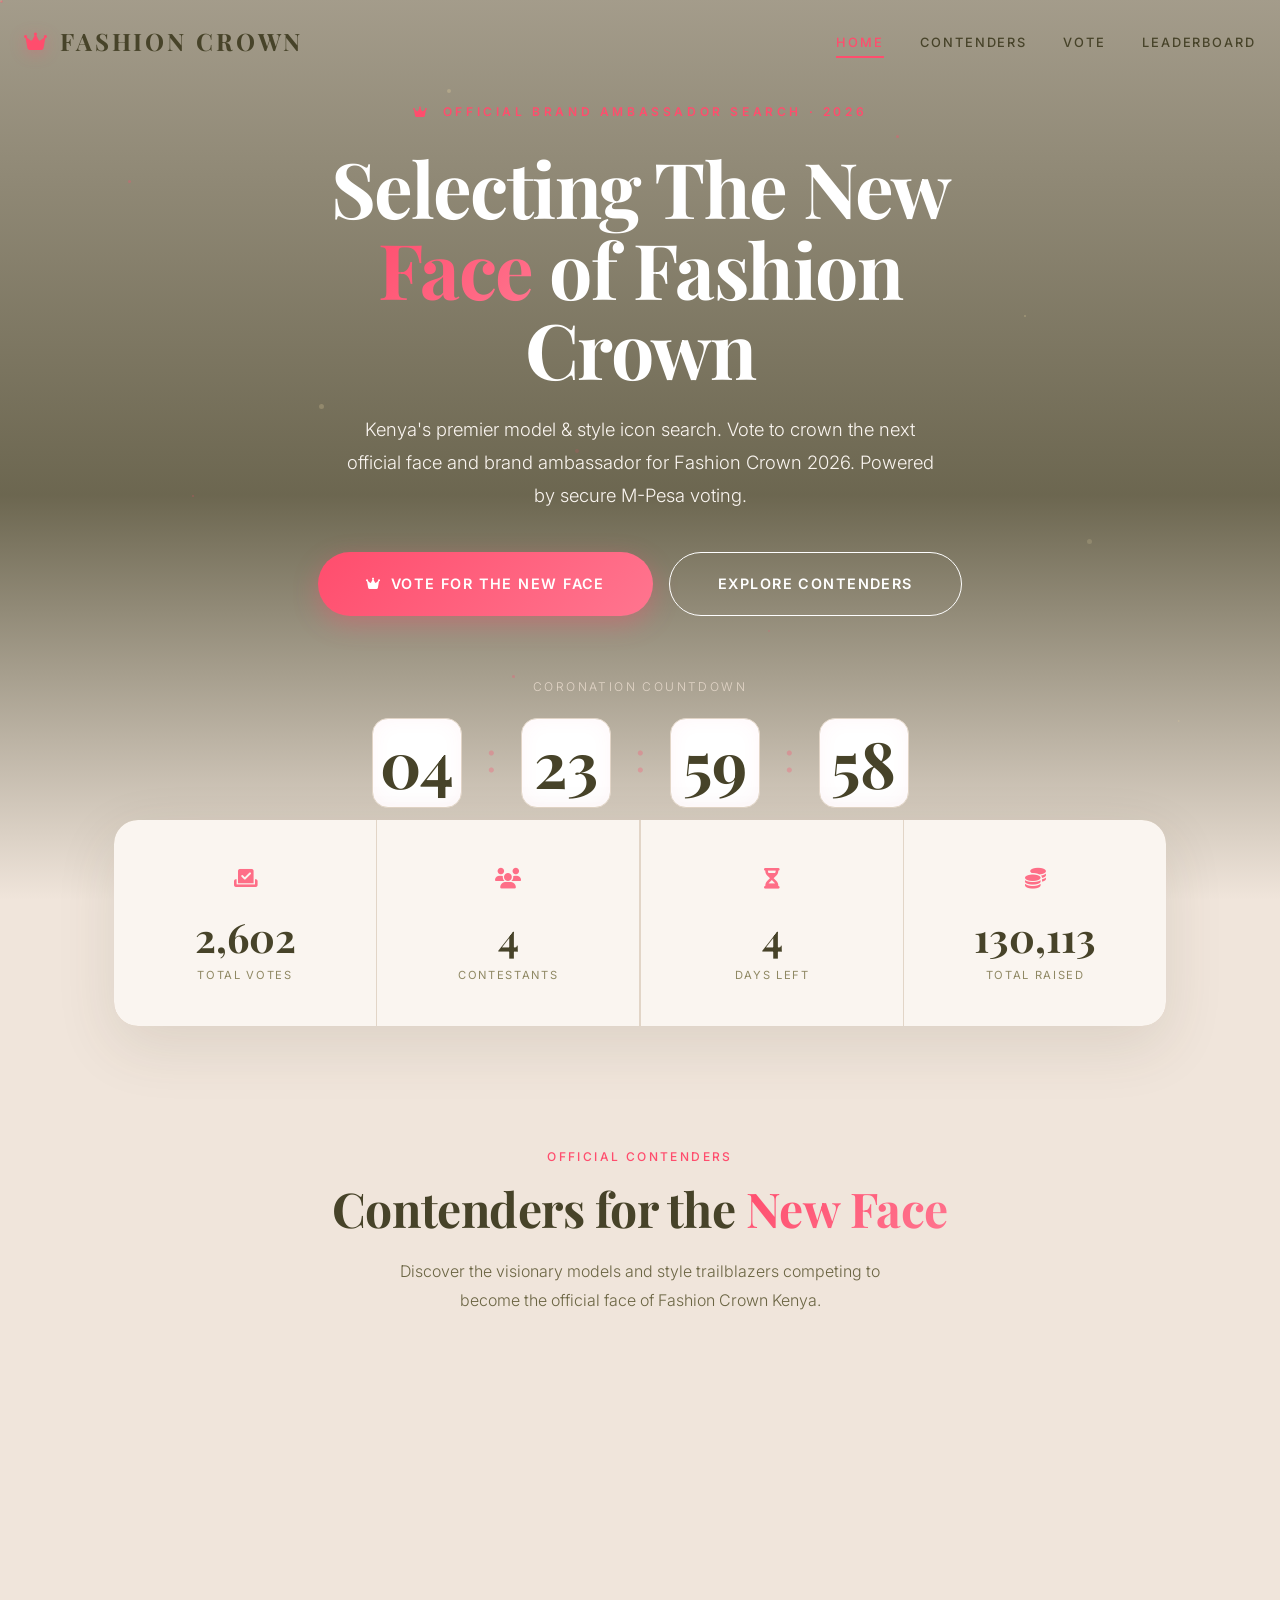
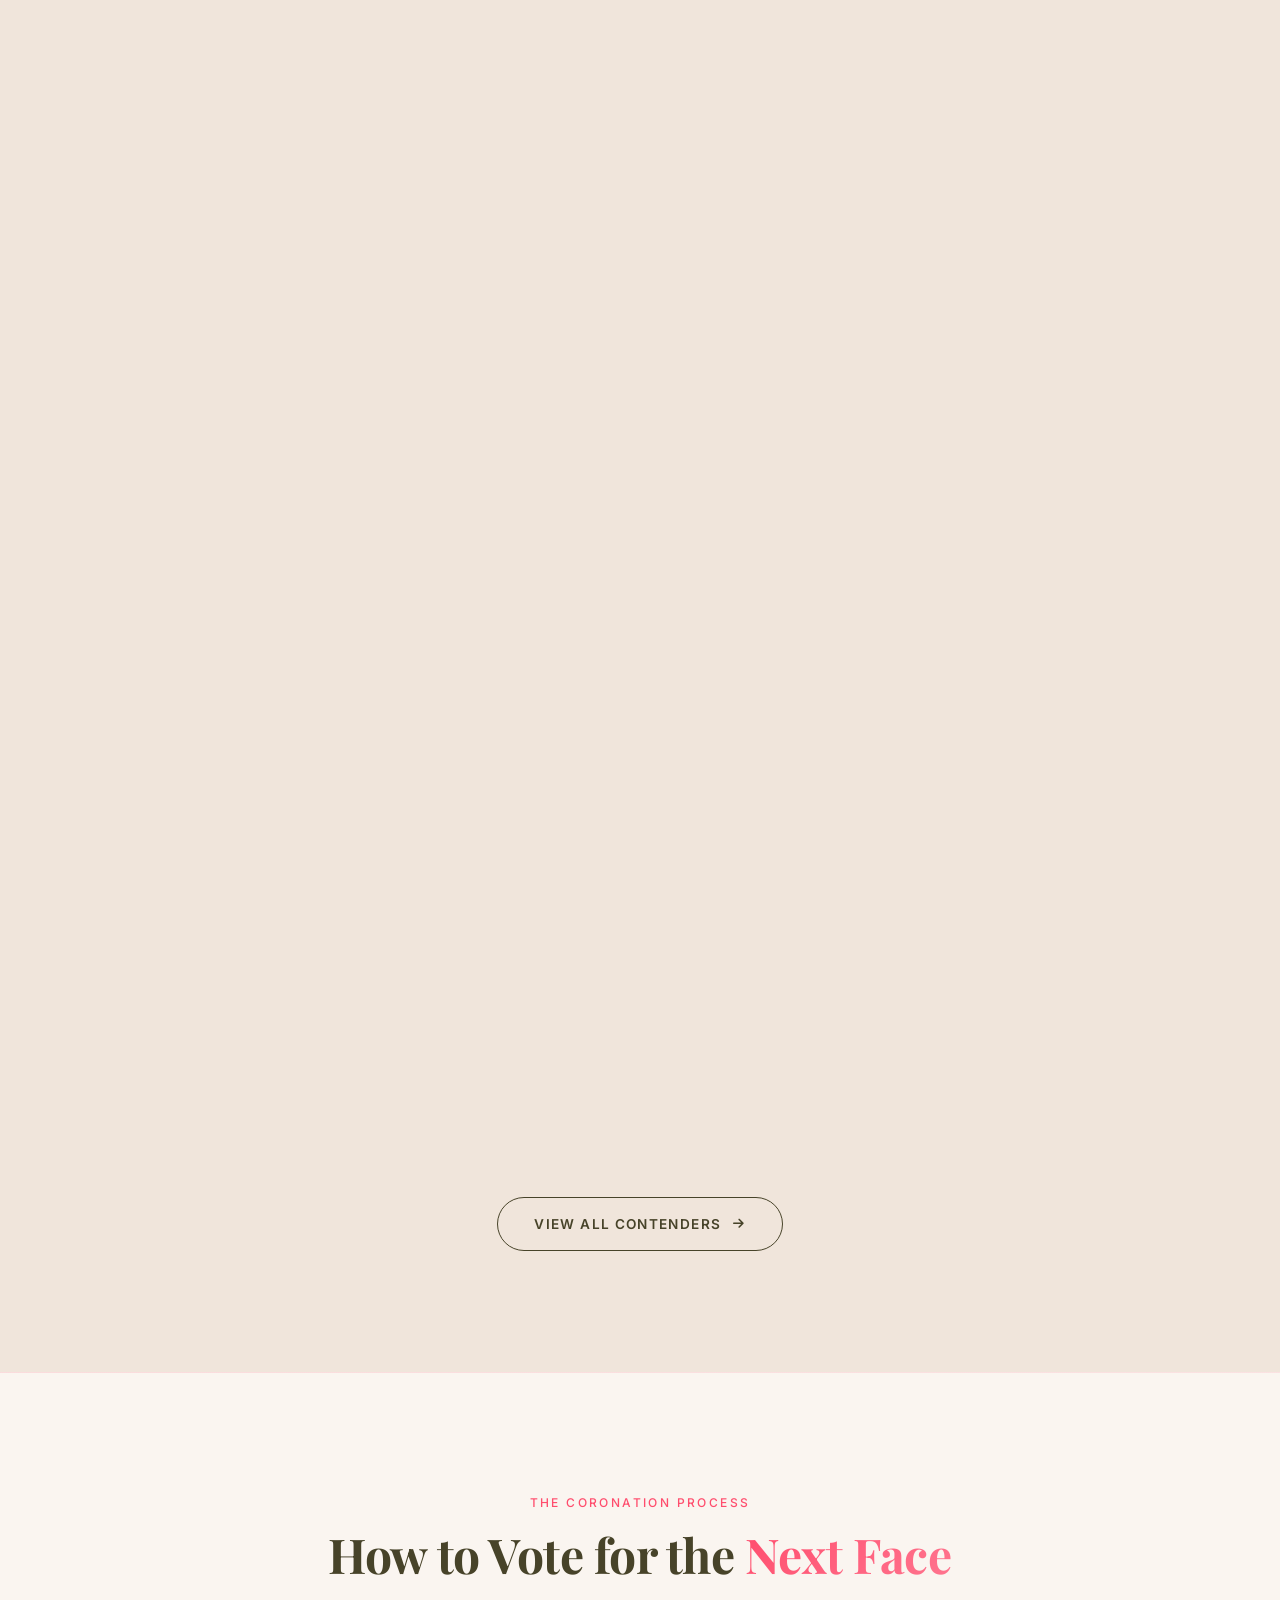
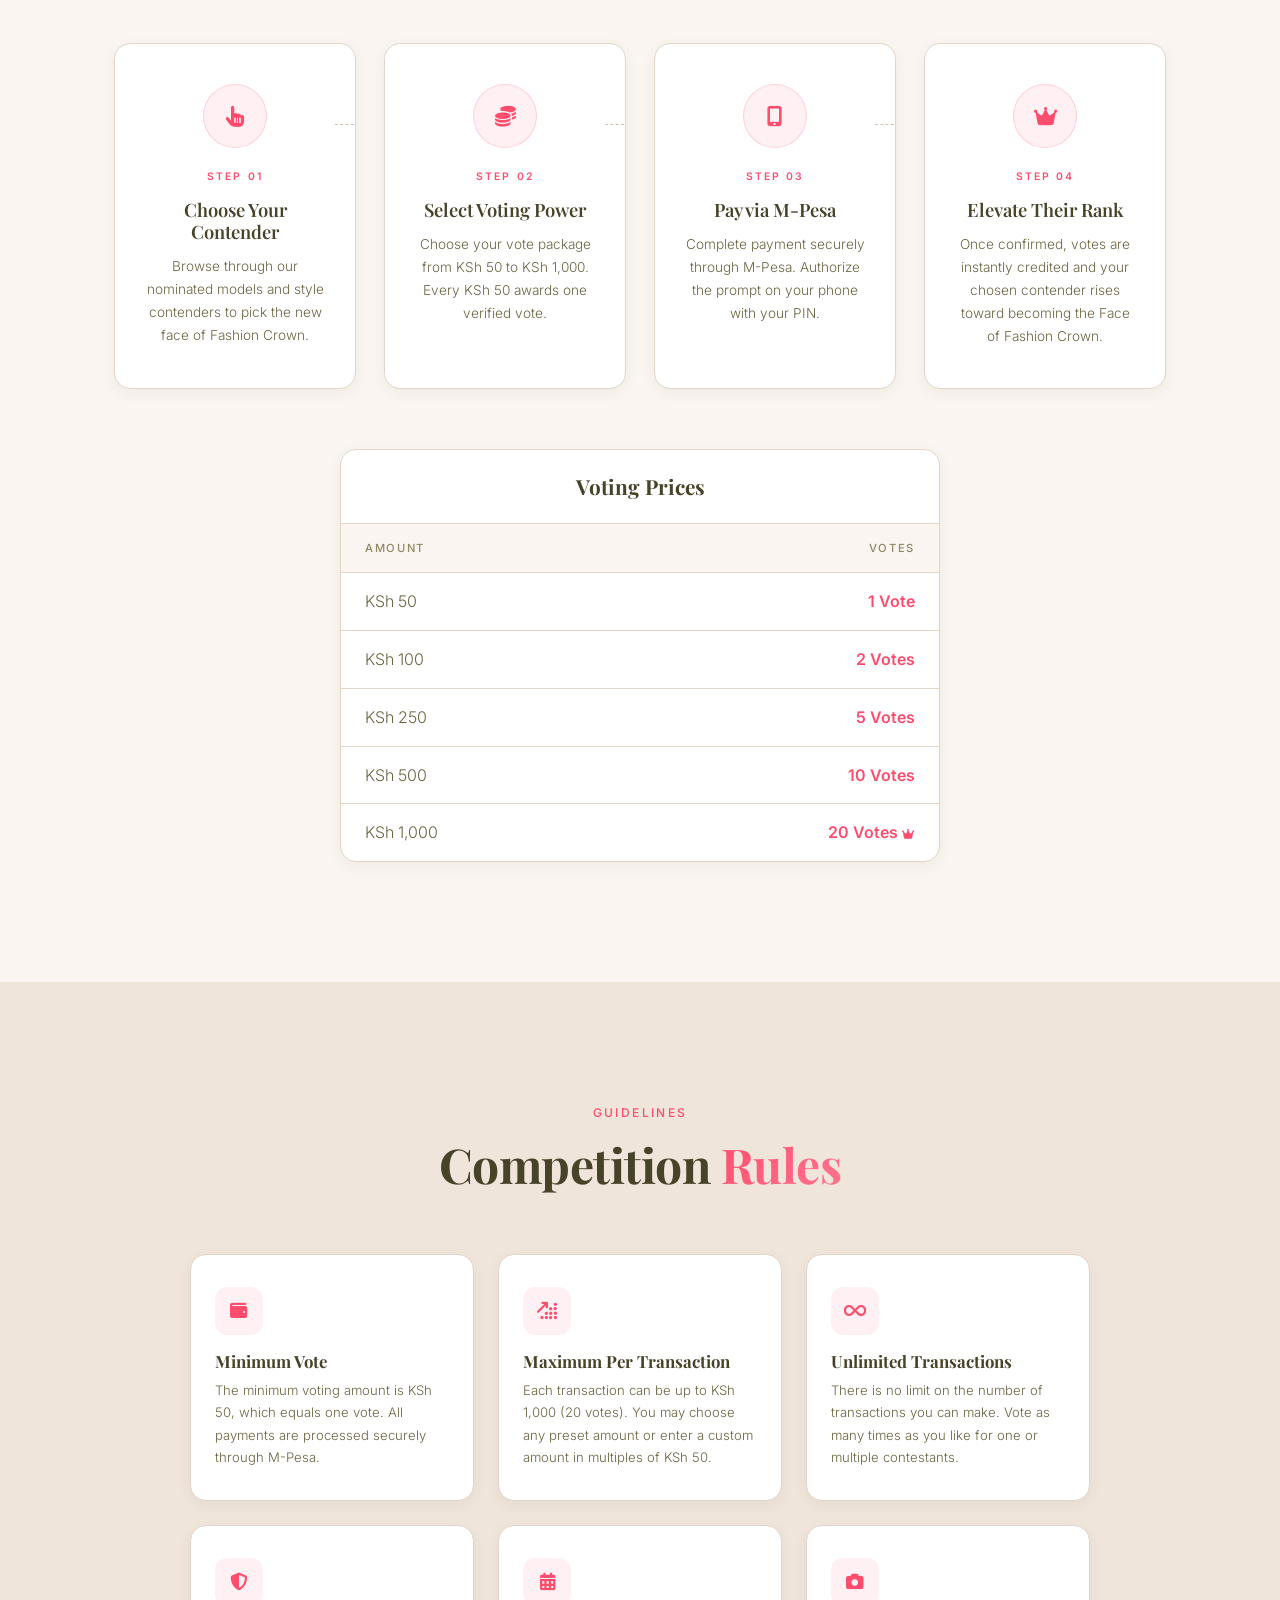
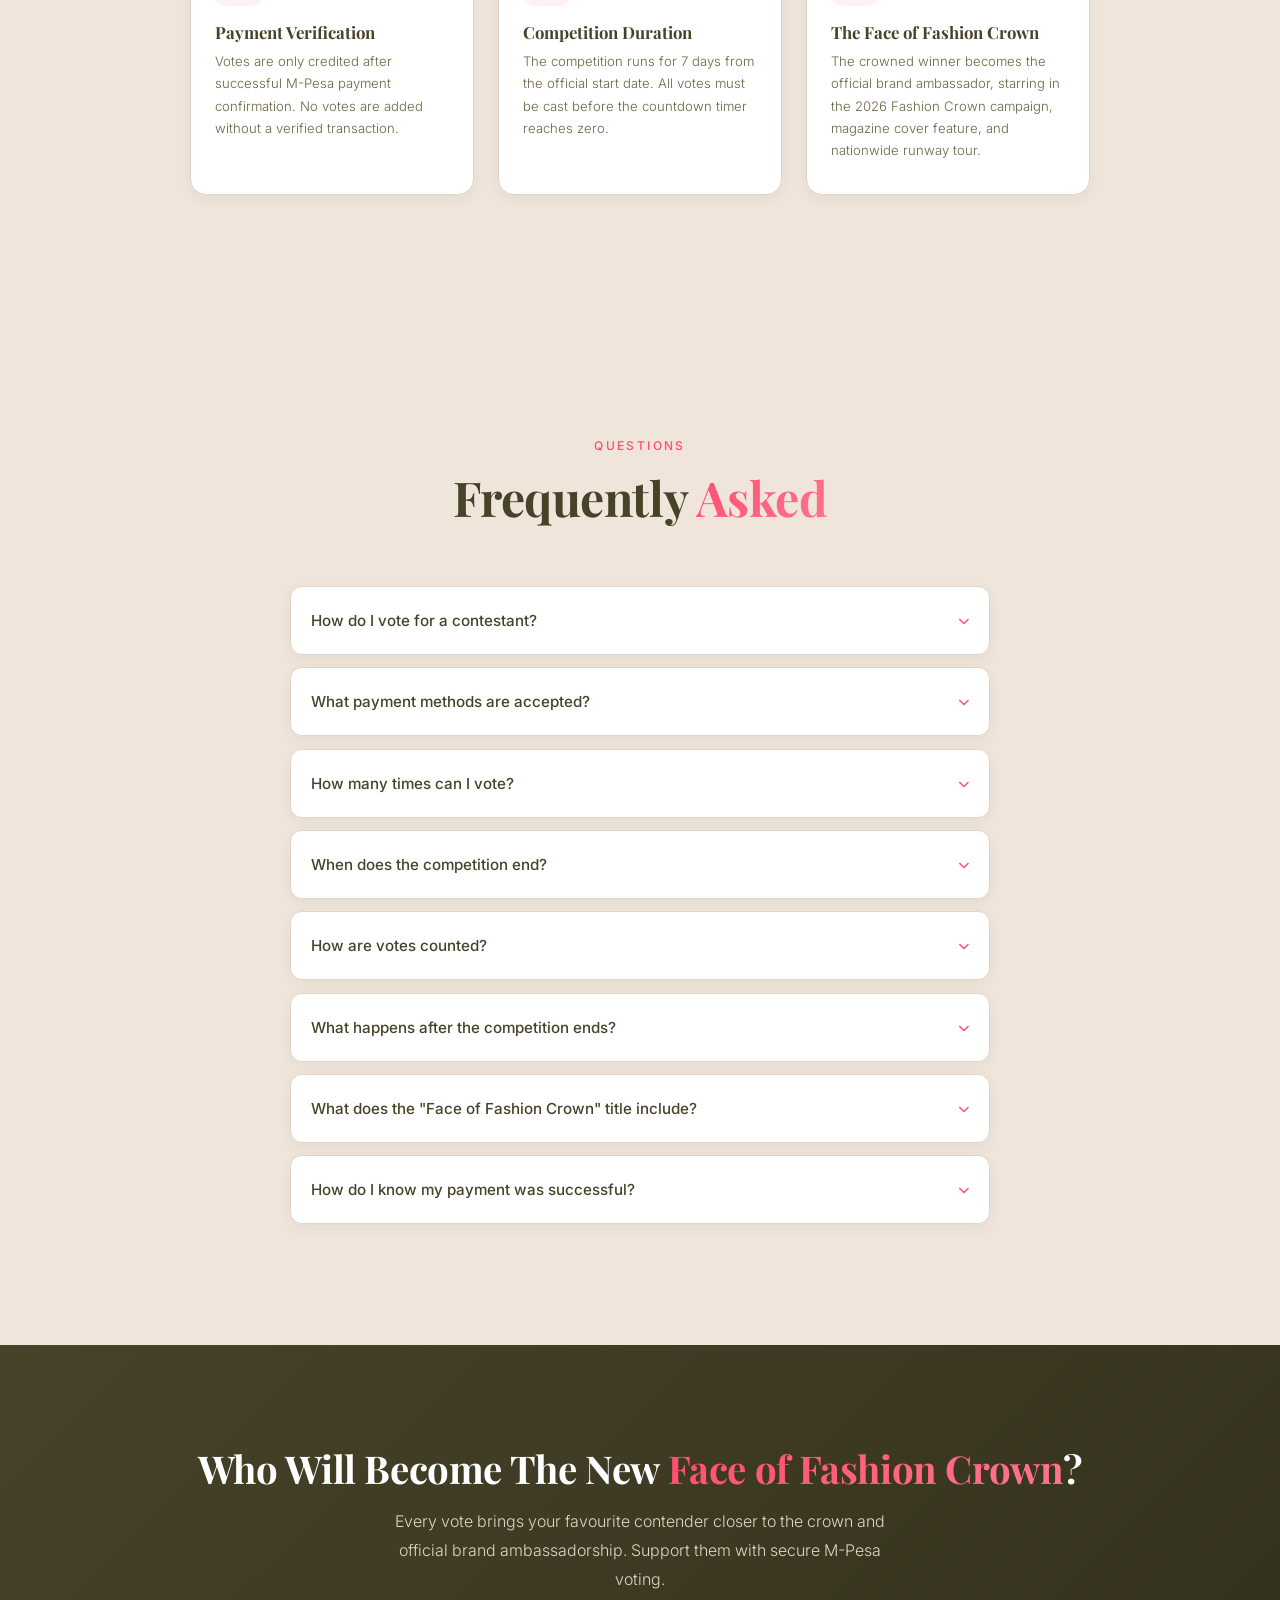
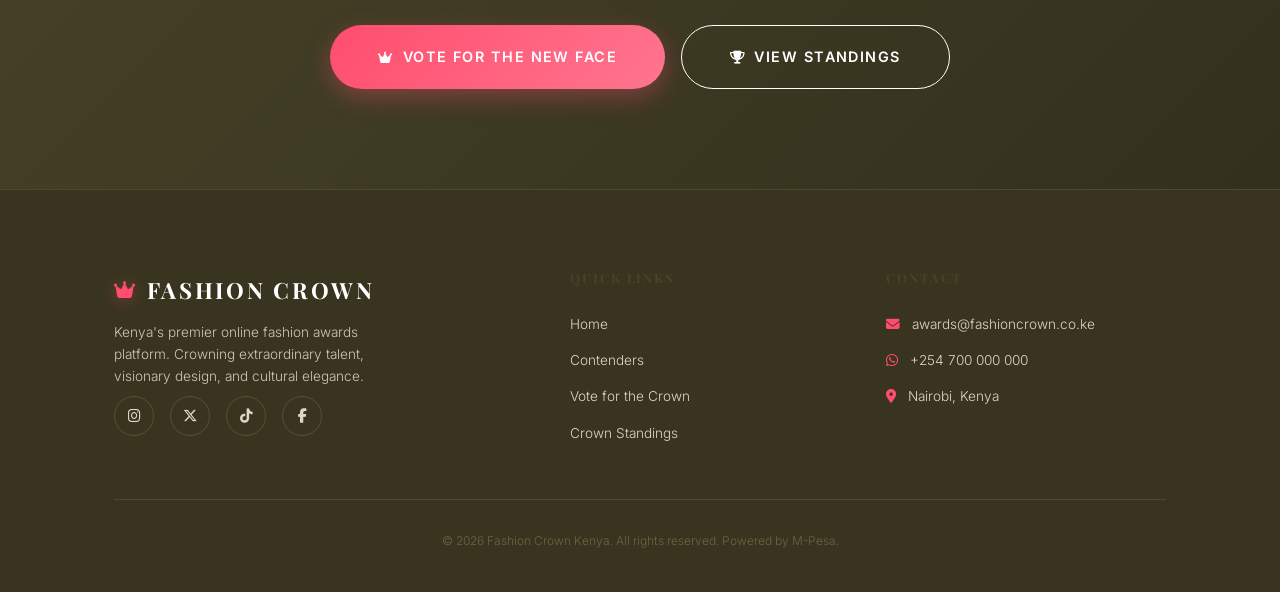
==== index.html @ 622516a1 "style: apply Soft Sand, Mocha Green, Watermelon Pink palette and Face of Fashion Crown branding" ====
<!DOCTYPE html>
<html lang="en">
<head>
    <meta charset="UTF-8">
    <meta name="viewport" content="width=device-width, initial-scale=1.0">
    <meta name="description" content="Selecting The New Face of Fashion Crown 2026. Kenya's premier model & style icon search. Support your favourite contender securely via M-Pesa.">
    <meta name="theme-color" content="#F0E5DB">
    <title>Selecting The New Face of Fashion Crown 2026</title>

    <!-- Google Fonts -->
    <link rel="preconnect" href="https://fonts.googleapis.com">
    <link rel="preconnect" href="https://fonts.gstatic.com" crossorigin>
    <link href="https://fonts.googleapis.com/css2?family=Playfair+Display:ital,wght@0,400;0,500;0,600;0,700;1,400;1,500&family=Inter:wght@200;300;400;500;600;700&display=swap" rel="stylesheet">

    <!-- Font Awesome 6 -->
    <link rel="stylesheet" href="https://cdnjs.cloudflare.com/ajax/libs/font-awesome/6.5.1/css/all.min.css">

    <!-- Stylesheets -->
    <link rel="stylesheet" href="css/style.css">
    <link rel="stylesheet" href="css/animations.css">

    <style>
        /* Hero Particles */
        .hero-particles {
            position: absolute;
            inset: 0;
            overflow: hidden;
            pointer-events: none;
            z-index: 1;
        }
        .hero-particles .particle {
            position: absolute;
            width: 3px;
            height: 3px;
            background: var(--accent-pink, #FF4D6D);
            border-radius: 50%;
            opacity: 0;
            animation: particleFloat 8s infinite ease-in-out;
        }
        @keyframes particleFloat {
            0% { opacity: 0; transform: translateY(0) scale(0); }
            10% { opacity: 0.6; }
            50% { opacity: 0.3; }
            100% { opacity: 0; transform: translateY(-100vh) scale(1); }
        }

        /* Hero scroll indicator */
        .hero-scroll-indicator {
            position: absolute;
            bottom: 40px;
            left: 50%;
            transform: translateX(-50%);
            z-index: 3;
            animation: scrollBounce 2s infinite ease-in-out;
            color: var(--mocha, #474329);
            font-size: 1.2rem;
        }
        @keyframes scrollBounce {
            0%, 100% { transform: translateX(-50%) translateY(0); opacity: 0.5; }
            50% { transform: translateX(-50%) translateY(10px); opacity: 1; }
        }

        /* Steps container */
        .steps-container {
            display: grid;
            grid-template-columns: repeat(auto-fit, minmax(240px, 1fr));
            gap: 28px;
        }
        .step-card {
            background: var(--bg-elevated, #FFFFFF);
            border: 1px solid var(--border-subtle, #E2D5C7);
            border-radius: 16px;
            padding: 40px 28px;
            text-align: center;
            transition: all 0.4s cubic-bezier(0.25, 0.46, 0.45, 0.94);
            position: relative;
            overflow: hidden;
            box-shadow: var(--shadow-sm);
        }
        .step-card::before {
            content: '';
            position: absolute;
            top: 0;
            left: 0;
            right: 0;
            height: 3px;
            background: var(--pink-gradient);
            opacity: 0;
            transition: opacity 0.4s ease;
        }
        .step-card:hover {
            transform: translateY(-4px);
            border-color: var(--accent-pink);
            box-shadow: var(--shadow-md);
        }
        .step-card:hover::before {
            opacity: 1;
        }
        .step-icon {
            width: 64px;
            height: 64px;
            border-radius: 50%;
            background: rgba(255, 77, 109, 0.08);
            border: 1px solid rgba(255, 77, 109, 0.2);
            display: flex;
            align-items: center;
            justify-content: center;
            margin: 0 auto 20px;
            font-size: 1.3rem;
            color: var(--accent-pink, #FF4D6D);
        }
        .step-number {
            font-family: 'Inter', sans-serif;
            font-size: 0.65rem;
            text-transform: uppercase;
            letter-spacing: 0.2em;
            color: var(--accent-pink, #FF4D6D);
            margin-bottom: 12px;
            font-weight: 600;
        }
        .step-title {
            font-family: 'Playfair Display', serif;
            font-size: 1.15rem;
            color: var(--text-primary, #474329);
            margin-bottom: 12px;
        }
        .step-description {
            font-family: 'Inter', sans-serif;
            font-weight: 300;
            font-size: 0.85rem;
            color: var(--text-secondary, #6B6543);
            line-height: 1.7;
        }

        /* Rule cards */
        .rule-card {
            background: var(--bg-elevated, #FFFFFF);
            border: 1px solid var(--border-subtle, #E2D5C7);
            border-radius: 16px;
            padding: 32px 24px;
            transition: all 0.4s cubic-bezier(0.25, 0.46, 0.45, 0.94);
            box-shadow: var(--shadow-sm);
        }
        .rule-card:hover {
            border-color: var(--accent-pink);
            transform: translateY(-2px);
        }
        .rule-icon {
            width: 48px;
            height: 48px;
            border-radius: 12px;
            background: rgba(255, 77, 109, 0.08);
            display: flex;
            align-items: center;
            justify-content: center;
            margin-bottom: 16px;
            color: var(--accent-pink, #FF4D6D);
            font-size: 1.1rem;
        }
        .rule-card h3 {
            font-family: 'Playfair Display', serif;
            font-size: 1.05rem;
            color: var(--text-primary, #474329);
            margin-bottom: 8px;
        }
        .rule-card p {
            font-family: 'Inter', sans-serif;
            font-weight: 300;
            font-size: 0.82rem;
            color: var(--text-secondary, #6B6543);
            line-height: 1.7;
        }

        /* FAQ Accordion */
        .faq-item {
            background: var(--bg-elevated, #FFFFFF);
            border: 1px solid var(--border-subtle, #E2D5C7);
            border-radius: 12px;
            margin-bottom: 12px;
            padding: 0 20px;
            box-shadow: var(--shadow-sm);
        }
        .faq-item:last-child {
            margin-bottom: 0;
        }
        .faq-item summary {
            font-family: 'Inter', sans-serif;
            font-weight: 500;
            font-size: 0.95rem;
            color: var(--text-primary, #474329);
            padding: 20px 0;
            cursor: pointer;
            list-style: none;
            display: flex;
            align-items: center;
            justify-content: space-between;
            gap: 16px;
            transition: color 0.3s ease;
        }
        .faq-item summary::-webkit-details-marker {
            display: none;
        }
        .faq-item summary::after {
            content: '\f078';
            font-family: 'Font Awesome 6 Free';
            font-weight: 900;
            font-size: 0.7rem;
            color: var(--accent-pink, #FF4D6D);
            transition: transform 0.3s ease;
            flex-shrink: 0;
        }
        .faq-item[open] summary::after {
            transform: rotate(180deg);
        }
        .faq-item summary:hover {
            color: var(--accent-pink, #FF4D6D);
        }
        .faq-answer {
            font-family: 'Inter', sans-serif;
            font-weight: 300;
            font-size: 0.87rem;
            color: var(--text-secondary, #6B6543);
            line-height: 1.8;
            padding: 0 0 20px 0;
        }

        /* CTA Banner */
        .cta-banner {
            position: relative;
            padding: 100px 0;
            overflow: hidden;
            text-align: center;
            background: var(--mocha, #474329);
        }
        .cta-banner .cta-bg {
            position: absolute;
            inset: 0;
            background-image: url('https://images.unsplash.com/photo-1509631179647-0177331693ae?w=1920&q=80&fit=crop');
            background-size: cover;
            background-position: center;
            filter: brightness(0.2);
        }
        .cta-banner .cta-overlay {
            position: absolute;
            inset: 0;
            background: linear-gradient(135deg, rgba(71, 67, 41, 0.92), rgba(50, 47, 28, 0.96));
        }
        .cta-banner .cta-content {
            position: relative;
            z-index: 2;
        }
        .cta-banner h2 {
            font-family: 'Playfair Display', serif;
            font-size: clamp(1.6rem, 4vw, 2.4rem);
            color: #FFFFFF;
            margin-bottom: 16px;
        }
        .cta-banner p {
            font-family: 'Inter', sans-serif;
            font-weight: 300;
            color: #E2D5C7;
            font-size: 1rem;
            margin-bottom: 32px;
            max-width: 500px;
            margin-left: auto;
            margin-right: auto;
        }
    </style>
</head>
<body>

    <!-- ============================================ -->
    <!-- NAVIGATION -->
    <!-- ============================================ -->
    <nav class="navbar" id="navbar">
        <div class="nav-container">
            <a href="index.html" class="nav-logo"><i class="fa-solid fa-crown"></i> FASHION CROWN</a>
            <button class="nav-toggle" id="nav-toggle" aria-label="Toggle navigation" aria-expanded="false">
                <span></span><span></span><span></span>
            </button>
            <ul class="nav-menu" id="nav-menu">
                <li><a href="index.html" class="nav-link active">Home</a></li>
                <li><a href="contestants.html" class="nav-link">Contenders</a></li>
                <li><a href="vote.html" class="nav-link">Vote</a></li>
                <li><a href="leaderboard.html" class="nav-link">Leaderboard</a></li>
            </ul>
        </div>
    </nav>

    <!-- ============================================ -->
    <!-- HERO SECTION -->
    <!-- ============================================ -->
    <section class="hero">
        <div class="hero-bg" style="background-image: url('https://images.unsplash.com/photo-1558618666-fcd25c85f82e?w=1920&q=80&fit=crop')"></div>
        <div class="hero-overlay"></div>
        <div class="hero-particles" id="hero-particles"></div>
        <div class="hero-content">
            <p class="hero-label scroll-animate"><i class="fa-solid fa-crown" style="color: var(--accent-pink); margin-right: 6px;"></i> Official Brand Ambassador Search · 2026</p>
            <h1 class="scroll-animate">Selecting The New <span class="gold-text">Face</span> of Fashion Crown</h1>
            <p class="hero-description scroll-animate">Kenya's premier model & style icon search. Vote to crown the next official face and brand ambassador for Fashion Crown 2026. Powered by secure M-Pesa voting.</p>
            <div class="hero-cta scroll-animate">
                <a href="vote.html" class="btn btn-gold btn-lg"><i class="fas fa-crown"></i> Vote for the New Face</a>
                <a href="contestants.html" class="btn btn-outline btn-lg">Explore Contenders</a>
            </div>
            <div class="hero-countdown scroll-animate">
                <p class="countdown-title" style="font-size: 0.75rem; text-transform: uppercase; letter-spacing: 0.2em; color: #E2D5C7; margin-bottom: 20px;">Coronation Countdown</p>
                <div class="countdown-timer" id="countdown-timer">
                    <!-- Built by countdown.js -->
                </div>
            </div>
        </div>
        <div class="hero-scroll-indicator">
            <i class="fas fa-chevron-down"></i>
        </div>
    </section>

    <!-- ============================================ -->
    <!-- STATS BAR -->
    <!-- ============================================ -->
    <section class="stats-section">
        <div class="container">
            <div class="stats-bar">
                <div class="stat-item scroll-animate">
                    <div class="stat-icon"><i class="fas fa-check-to-slot"></i></div>
                    <div class="stat-number" data-stat="total-votes">0</div>
                    <div class="stat-label">Total Votes</div>
                </div>
                <div class="stat-item scroll-animate">
                    <div class="stat-icon"><i class="fas fa-users"></i></div>
                    <div class="stat-number" data-stat="contestants">0</div>
                    <div class="stat-label">Contestants</div>
                </div>
                <div class="stat-item scroll-animate">
                    <div class="stat-icon"><i class="fas fa-hourglass-half"></i></div>
                    <div class="stat-number" data-stat="days-remaining">0</div>
                    <div class="stat-label">Days Left</div>
                </div>
                <div class="stat-item scroll-animate">
                    <div class="stat-icon"><i class="fas fa-coins"></i></div>
                    <div class="stat-number" data-stat="contributions">KSh 0</div>
                    <div class="stat-label">Total Raised</div>
                </div>
            </div>
        </div>
    </section>

    <!-- ============================================ -->
    <!-- FEATURED CONTESTANTS -->
    <!-- ============================================ -->
    <section class="section" id="contestants-section">
        <div class="container">
            <div class="section-header scroll-animate" style="text-align: center; margin-bottom: 60px;">
                <p class="section-label">Official Contenders</p>
                <h2 class="section-title">Contenders for the <span class="gold-text">New Face</span></h2>
                <p style="color: var(--text-secondary); max-width: 520px; margin: 16px auto 0; font-weight: 300;">Discover the visionary models and style trailblazers competing to become the official face of Fashion Crown Kenya.</p>
            </div>
            <div class="contestants-grid" id="contestants-grid">
                <!-- Populated by app.js -->
            </div>
            <div style="text-align: center; margin-top: 48px;" class="scroll-animate">
                <a href="contestants.html" class="btn btn-outline">View All Contenders <i class="fas fa-arrow-right" style="margin-left: 4px;"></i></a>
            </div>
        </div>
    </section>

    <!-- ============================================ -->
    <!-- HOW IT WORKS -->
    <!-- ============================================ -->
    <section class="how-it-works section">
        <div class="container">
            <div class="section-header scroll-animate" style="text-align: center; margin-bottom: 60px;">
                <p class="section-label">The Coronation Process</p>
                <h2 class="section-title">How to Vote for the <span class="gold-text">Next Face</span></h2>
            </div>
            <div class="steps-container">
                <div class="step-card scroll-animate">
                    <div class="step-icon"><i class="fas fa-hand-pointer"></i></div>
                    <p class="step-number">Step 01</p>
                    <h3 class="step-title">Choose Your Contender</h3>
                    <p class="step-description">Browse through our nominated models and style contenders to pick the new face of Fashion Crown.</p>
                </div>
                <div class="step-card scroll-animate">
                    <div class="step-icon"><i class="fas fa-coins"></i></div>
                    <p class="step-number">Step 02</p>
                    <h3 class="step-title">Select Voting Power</h3>
                    <p class="step-description">Choose your vote package from KSh 50 to KSh 1,000. Every KSh 50 awards one verified vote.</p>
                </div>
                <div class="step-card scroll-animate">
                    <div class="step-icon"><i class="fas fa-mobile-screen-button"></i></div>
                    <p class="step-number">Step 03</p>
                    <h3 class="step-title">Pay via M-Pesa</h3>
                    <p class="step-description">Complete payment securely through M-Pesa. Authorize the prompt on your phone with your PIN.</p>
                </div>
                <div class="step-card scroll-animate">
                    <div class="step-icon"><i class="fas fa-crown"></i></div>
                    <p class="step-number">Step 04</p>
                    <h3 class="step-title">Elevate Their Rank</h3>
                    <p class="step-description">Once confirmed, votes are instantly credited and your chosen contender rises toward becoming the Face of Fashion Crown.</p>
                </div>
            </div>

            <!-- Voting Price Table -->
            <div class="pricing-table scroll-animate" style="max-width: 600px; margin: 60px auto 0; background: var(--bg-elevated); border: 1px solid var(--border-subtle); border-radius: 16px; overflow: hidden; box-shadow: var(--shadow-sm);">
                <div style="padding: 24px; text-align: center; border-bottom: 1px solid var(--border-subtle);">
                    <h3 style="font-family: 'Playfair Display', serif; font-size: 1.3rem; color: var(--text-primary);">Voting Prices</h3>
                </div>
                <table style="width: 100%; border-collapse: collapse;">
                    <thead>
                        <tr style="border-bottom: 1px solid var(--border-subtle); background: var(--bg-surface);">
                            <th style="padding: 14px 24px; text-align: left; font-size: 0.7rem; text-transform: uppercase; letter-spacing: 0.15em; color: var(--text-muted); font-weight: 500;">Amount</th>
                            <th style="padding: 14px 24px; text-align: right; font-size: 0.7rem; text-transform: uppercase; letter-spacing: 0.15em; color: var(--text-muted); font-weight: 500;">Votes</th>
                        </tr>
                    </thead>
                    <tbody>
                        <tr style="border-bottom: 1px solid var(--border-subtle);">
                            <td style="padding: 14px 24px; color: var(--text-secondary);">KSh 50</td>
                            <td style="padding: 14px 24px; text-align: right; color: var(--accent-pink); font-weight: 600;">1 Vote</td>
                        </tr>
                        <tr style="border-bottom: 1px solid var(--border-subtle);">
                            <td style="padding: 14px 24px; color: var(--text-secondary);">KSh 100</td>
                            <td style="padding: 14px 24px; text-align: right; color: var(--accent-pink); font-weight: 600;">2 Votes</td>
                        </tr>
                        <tr style="border-bottom: 1px solid var(--border-subtle);">
                            <td style="padding: 14px 24px; color: var(--text-secondary);">KSh 250</td>
                            <td style="padding: 14px 24px; text-align: right; color: var(--accent-pink); font-weight: 600;">5 Votes</td>
                        </tr>
                        <tr style="border-bottom: 1px solid var(--border-subtle);">
                            <td style="padding: 14px 24px; color: var(--text-secondary);">KSh 500</td>
                            <td style="padding: 14px 24px; text-align: right; color: var(--accent-pink); font-weight: 600;">10 Votes</td>
                        </tr>
                        <tr>
                            <td style="padding: 14px 24px; color: var(--text-secondary);">KSh 1,000</td>
                            <td style="padding: 14px 24px; text-align: right; color: var(--accent-pink); font-weight: 600;">20 Votes <i class="fas fa-crown" style="font-size: 0.7rem;"></i></td>
                        </tr>
                    </tbody>
                </table>
            </div>
        </div>
    </section>

    <!-- ============================================ -->
    <!-- COMPETITION RULES -->
    <!-- ============================================ -->
    <section class="section">
        <div class="container">
            <div class="section-header scroll-animate" style="text-align: center; margin-bottom: 60px;">
                <p class="section-label">Guidelines</p>
                <h2 class="section-title">Competition <span class="gold-text">Rules</span></h2>
            </div>
            <div style="display: grid; grid-template-columns: repeat(auto-fit, minmax(280px, 1fr)); gap: 24px; max-width: 900px; margin: 0 auto;">
                <div class="rule-card scroll-animate">
                    <div class="rule-icon"><i class="fas fa-wallet"></i></div>
                    <h3>Minimum Vote</h3>
                    <p>The minimum voting amount is KSh 50, which equals one vote. All payments are processed securely through M-Pesa.</p>
                </div>
                <div class="rule-card scroll-animate">
                    <div class="rule-icon"><i class="fas fa-arrow-up-right-dots"></i></div>
                    <h3>Maximum Per Transaction</h3>
                    <p>Each transaction can be up to KSh 1,000 (20 votes). You may choose any preset amount or enter a custom amount in multiples of KSh 50.</p>
                </div>
                <div class="rule-card scroll-animate">
                    <div class="rule-icon"><i class="fas fa-infinity"></i></div>
                    <h3>Unlimited Transactions</h3>
                    <p>There is no limit on the number of transactions you can make. Vote as many times as you like for one or multiple contestants.</p>
                </div>
                <div class="rule-card scroll-animate">
                    <div class="rule-icon"><i class="fas fa-shield-halved"></i></div>
                    <h3>Payment Verification</h3>
                    <p>Votes are only credited after successful M-Pesa payment confirmation. No votes are added without a verified transaction.</p>
                </div>
                <div class="rule-card scroll-animate">
                    <div class="rule-icon"><i class="fas fa-calendar-days"></i></div>
                    <h3>Competition Duration</h3>
                    <p>The competition runs for 7 days from the official start date. All votes must be cast before the countdown timer reaches zero.</p>
                </div>
                <div class="rule-card scroll-animate">
                    <div class="rule-icon"><i class="fas fa-camera"></i></div>
                    <h3>The Face of Fashion Crown</h3>
                    <p>The crowned winner becomes the official brand ambassador, starring in the 2026 Fashion Crown campaign, magazine cover feature, and nationwide runway tour.</p>
                </div>
            </div>
        </div>
    </section>

    <!-- ============================================ -->
    <!-- FAQ SECTION -->
    <!-- ============================================ -->
    <section class="section" style="background: var(--bg-primary);">
        <div class="container">
            <div class="section-header scroll-animate" style="text-align: center; margin-bottom: 60px;">
                <p class="section-label">Questions</p>
                <h2 class="section-title">Frequently <span class="gold-text">Asked</span></h2>
            </div>
            <div class="faq-container" style="max-width: 700px; margin: 0 auto;">
                <details class="faq-item scroll-animate">
                    <summary>How do I vote for a contestant?</summary>
                    <div class="faq-answer">
                        Navigate to the <strong>Vote</strong> page, select your preferred contestant, choose a voting amount (or enter a custom amount), then enter your M-Pesa phone number. You'll receive an STK push notification on your phone to complete the payment. Once confirmed, your votes are instantly credited.
                    </div>
                </details>
                <details class="faq-item scroll-animate">
                    <summary>What payment methods are accepted?</summary>
                    <div class="faq-answer">
                        Currently, we accept payments exclusively through <strong>Safaricom M-Pesa</strong>. This ensures fast, secure, and widely accessible transactions for all voters across Kenya. Simply enter your Safaricom phone number and approve the STK push notification.
                    </div>
                </details>
                <details class="faq-item scroll-animate">
                    <summary>How many times can I vote?</summary>
                    <div class="faq-answer">
                        There is <strong>no limit</strong> on the number of times you can vote. You can make as many transactions as you like, for the same contestant or different contestants. Each successful payment adds votes accordingly.
                    </div>
                </details>
                <details class="faq-item scroll-animate">
                    <summary>When does the competition end?</summary>
                    <div class="faq-answer">
                        The competition runs for a fixed 7-day period. You can see the exact time remaining on the countdown timer displayed on the homepage and leaderboard. No votes will be accepted after the timer reaches zero.
                    </div>
                </details>
                <details class="faq-item scroll-animate">
                    <summary>How are votes counted?</summary>
                    <div class="faq-answer">
                        Votes are calculated based on the amount paid: every <strong>KSh 50 equals 1 vote</strong>. For example, paying KSh 250 gives 5 votes, and KSh 1,000 gives 20 votes. Custom amounts must be in multiples of KSh 50.
                    </div>
                </details>
                <details class="faq-item scroll-animate">
                    <summary>What happens after the competition ends?</summary>
                    <div class="faq-answer">
                        Once the countdown ends, voting closes and the final results are tallied. The contestant with the most votes is officially crowned the <strong>Fashion Crown 2026 Champion</strong> and awarded the Fashion Crown Trophy, cash prizes, and an exclusive magazine feature. Winners and final standings are announced on the leaderboard.
                    </div>
                </details>
                <details class="faq-item scroll-animate">
                    <summary>What does the "Face of Fashion Crown" title include?</summary>
                    <div class="faq-answer">
                        The crowned winner becomes the official <strong>Face of Fashion Crown 2026</strong>. Privileges include a national media press tour, cash prizes, an exclusive editorial portfolio shoot, luxury brand endorsements, and premier representation as the brand ambassador for Fashion Crown Kenya.
                    </div>
                </details>
                <details class="faq-item scroll-animate">
                    <summary>How do I know my payment was successful?</summary>
                    <div class="faq-answer">
                        After approving the M-Pesa STK push on your phone, the website will display a <strong>success confirmation</strong> with your transaction details, including the number of votes credited and the contestant who received them. You will also receive an M-Pesa confirmation SMS from Safaricom.
                    </div>
                </details>
            </div>
        </div>
    </section>

    <!-- ============================================ -->
    <!-- CTA BANNER -->
    <!-- ============================================ -->
    <section class="cta-banner">
        <div class="cta-bg"></div>
        <div class="cta-overlay"></div>
        <div class="cta-content container scroll-animate">
            <h2>Who Will Become The New <span class="gold-text">Face of Fashion Crown</span>?</h2>
            <p>Every vote brings your favourite contender closer to the crown and official brand ambassadorship. Support them with secure M-Pesa voting.</p>
            <div style="display: flex; gap: 16px; justify-content: center; flex-wrap: wrap;">
                <a href="vote.html" class="btn btn-gold btn-lg"><i class="fas fa-crown"></i> Vote for the New Face</a>
                <a href="leaderboard.html" class="btn btn-outline btn-lg" style="border-color: #FFFFFF; color: #FFFFFF;"><i class="fas fa-trophy"></i> View Standings</a>
            </div>
        </div>
    </section>

    <!-- ============================================ -->
    <!-- FOOTER -->
    <!-- ============================================ -->
    <footer class="footer">
        <div class="container">
            <div class="footer-content">
                <div class="footer-brand">
                    <a href="index.html" class="footer-logo"><i class="fa-solid fa-crown"></i> FASHION CROWN</a>
                    <p class="footer-tagline">Kenya's premier online fashion awards platform. Crowning extraordinary talent, visionary design, and cultural elegance.</p>
                    <div class="footer-social">
                        <a href="#" aria-label="Instagram"><i class="fab fa-instagram"></i></a>
                        <a href="#" aria-label="X (Twitter)"><i class="fab fa-x-twitter"></i></a>
                        <a href="#" aria-label="TikTok"><i class="fab fa-tiktok"></i></a>
                        <a href="#" aria-label="Facebook"><i class="fab fa-facebook-f"></i></a>
                    </div>
                </div>
                <div>
                    <h4 style="font-size: 0.8rem; text-transform: uppercase; letter-spacing: 0.15em; color: var(--text-primary, #F5F5F5); margin-bottom: 20px;">Quick Links</h4>
                    <div class="footer-links">
                        <a href="index.html">Home</a>
                        <a href="contestants.html">Contenders</a>
                        <a href="vote.html">Vote for the Crown</a>
                        <a href="leaderboard.html">Crown Standings</a>
                    </div>
                </div>
                <div>
                    <h4 style="font-size: 0.8rem; text-transform: uppercase; letter-spacing: 0.15em; color: var(--text-primary, #F5F5F5); margin-bottom: 20px;">Contact</h4>
                    <div class="footer-links">
                        <a href="#"><i class="fas fa-envelope" style="margin-right: 8px; color: var(--gold, #C9A84C);"></i> awards@fashioncrown.co.ke</a>
                        <a href="#"><i class="fab fa-whatsapp" style="margin-right: 8px; color: var(--gold, #C9A84C);"></i> +254 700 000 000</a>
                        <a href="#"><i class="fas fa-map-marker-alt" style="margin-right: 8px; color: var(--gold, #C9A84C);"></i> Nairobi, Kenya</a>
                    </div>
                </div>
            </div>
            <div class="footer-bottom">
                <p>&copy; 2026 Fashion Crown Kenya. All rights reserved. Powered by M-Pesa.</p>
            </div>
        </div>
    </footer>

    <!-- ============================================ -->
    <!-- SCRIPTS -->
    <!-- ============================================ -->
    <script src="https://cdn.jsdelivr.net/npm/@supabase/supabase-js@2"></script>
    <script src="js/config.js"></script>
    <script src="js/countdown.js"></script>
    <script src="js/app.js"></script>

    <!-- Navbar scroll effect -->
    <script>
        window.addEventListener('scroll', function() {
            var navbar = document.getElementById('navbar');
            if (navbar) {
                if (window.scrollY > 50) {
                    navbar.classList.add('scrolled');
                } else {
                    navbar.classList.remove('scrolled');
                }
            }
        });
    </script>

    <!-- Hero particles -->
    <script>
        (function() {
            var container = document.getElementById('hero-particles');
            if (!container) return;
            for (var i = 0; i < 30; i++) {
                var particle = document.createElement('div');
                particle.className = 'particle';
                particle.style.left = Math.random() * 100 + '%';
                particle.style.top = (60 + Math.random() * 40) + '%';
                particle.style.width = (2 + Math.random() * 3) + 'px';
                particle.style.height = particle.style.width;
                particle.style.animationDelay = (Math.random() * 8) + 's';
                particle.style.animationDuration = (6 + Math.random() * 6) + 's';
                container.appendChild(particle);
            }
        })();
    </script>
</body>
</html>
---- css/style.css ----
/* ============================================================
   FASHION CROWN — Luxury Fashion Awards & Voting Platform
   Premium Stylesheet v2.0
   ============================================================ */

/* -----------------------------------------------------------
   1. CSS CUSTOM PROPERTIES (Design Tokens)
   ----------------------------------------------------------- */
:root {
    /* Backgrounds: Soft Sand (#F0E5DB) Foundation */
    --bg-primary: #F0E5DB;
    --bg-surface: #FAF5F0;
    --bg-elevated: #FFFFFF;
    --bg-card: rgba(255, 255, 255, 0.94);
    --bg-glass: rgba(240, 229, 219, 0.88);

    /* Borders: Warm Sand Contours */
    --border-subtle: #E2D5C7;
    --border-visible: #D0C1B0;

    /* Primary Authority: Mocha Green (#474329) */
    --mocha: #474329;
    --mocha-dark: #322F1C;
    --mocha-light: #5F5938;
    --mocha-gradient: linear-gradient(135deg, #474329, #322F1C);

    /* High Fashion Accent: Watermelon Pink */
    --accent-pink: #FF4D6D;
    --accent-pink-hover: #E83657;
    --accent-pink-light: #FF758F;
    --accent-pink-glow: rgba(255, 77, 109, 0.25);
    --pink-gradient: linear-gradient(135deg, #FF4D6D, #FF758F);
    --pink-gradient-hover: linear-gradient(135deg, #E83657, #FF4D6D);

    /* Compatibility mapping for gold tokens -> Watermelon Pink */
    --gold: #FF4D6D;
    --gold-light: #FF758F;
    --gold-dark: #E83657;
    --gold-glow: rgba(255, 77, 109, 0.22);
    --gold-gradient: linear-gradient(135deg, #FF4D6D, #FF758F);

    /* Text: Deep Mocha Green */
    --text-primary: #474329;
    --text-secondary: #6B6543;
    --text-muted: #8F8863;
    --white: #FFFFFF;

    /* Status */
    --success: #2E7D32;
    --error: #D32F2F;
    --pending: #0288D1;
    --warning: #ED6C02;

    /* Typography */
    --font-heading: 'Playfair Display', serif;
    --font-body: 'Inter', sans-serif;

    /* Radii */
    --radius: 16px;
    --radius-sm: 10px;
    --radius-lg: 24px;
    --radius-full: 9999px;

    /* Shadows: Warm Luxury */
    --shadow-sm: 0 4px 14px rgba(71, 67, 41, 0.06);
    --shadow-md: 0 8px 30px rgba(71, 67, 41, 0.08);
    --shadow-lg: 0 20px 60px rgba(71, 67, 41, 0.12);
    --shadow-gold: 0 8px 30px rgba(255, 77, 109, 0.3);
    --shadow-pink: 0 8px 30px rgba(255, 77, 109, 0.3);

    /* Transitions */
    --transition: all 0.4s cubic-bezier(0.4, 0, 0.2, 1);
}


/* -----------------------------------------------------------
   2. RESET & BASE
   ----------------------------------------------------------- */
*,
*::before,
*::after {
    margin: 0;
    padding: 0;
    box-sizing: border-box;
}

html {
    scroll-behavior: smooth;
    font-size: 16px;
    -webkit-text-size-adjust: 100%;
    -ms-text-size-adjust: 100%;
}

body {
    background-color: var(--bg-primary);
    color: var(--text-primary);
    font-family: var(--font-body);
    font-weight: 300;
    font-size: 1rem;
    line-height: 1.8;
    -webkit-font-smoothing: antialiased;
    -moz-osx-font-smoothing: grayscale;
    overflow-x: hidden;
    min-height: 100vh;
}

/* Selection */
::selection {
    background: var(--accent-pink);
    color: #FFFFFF;
}

::-moz-selection {
    background: var(--accent-pink);
    color: #FFFFFF;
}

/* Custom Scrollbar */
::-webkit-scrollbar {
    width: 6px;
}

::-webkit-scrollbar-track {
    background: #F0E5DB;
}

::-webkit-scrollbar-thumb {
    background: var(--mocha);
    border-radius: var(--radius-full);
}

::-webkit-scrollbar-thumb:hover {
    background: var(--accent-pink);
}

/* Firefox scrollbar */
* {
    scrollbar-width: thin;
    scrollbar-color: var(--mocha) #F0E5DB;
}

img {
    max-width: 100%;
    display: block;
    height: auto;
}

a {
    color: inherit;
    text-decoration: none;
}

ul, ol {
    list-style: none;
}

button {
    font-family: inherit;
    cursor: pointer;
    border: none;
    background: none;
    color: inherit;
}

input, select, textarea {
    font-family: inherit;
}


/* -----------------------------------------------------------
   3. TYPOGRAPHY (Luxury)
   ----------------------------------------------------------- */
h1, h2, h3, h4, h5, h6 {
    font-family: var(--font-heading);
    font-weight: 700;
    color: var(--text-primary);
    line-height: 1.2;
}

h1 {
    font-size: clamp(2.5rem, 5vw, 4.5rem);
    line-height: 1.1;
    letter-spacing: -0.02em;
}

h2 {
    font-size: clamp(2rem, 4vw, 3rem);
    letter-spacing: -0.01em;
}

h3 {
    font-size: clamp(1.3rem, 2.5vw, 1.8rem);
}

h4 {
    font-size: clamp(1.1rem, 2vw, 1.3rem);
}

p {
    font-weight: 300;
    color: var(--text-secondary);
    line-height: 1.8;
}

.section-label {
    text-transform: uppercase;
    letter-spacing: 0.2em;
    font-size: 0.75rem;
    color: var(--gold);
    font-weight: 500;
    font-family: var(--font-body);
    margin-bottom: 12px;
    display: block;
}

.section-title {
    font-family: var(--font-heading);
    font-size: clamp(2rem, 4vw, 3rem);
    font-weight: 700;
    color: var(--text-primary);
    margin-bottom: 20px;
}

.gold-text {
    background: var(--gold-gradient);
    -webkit-background-clip: text;
    -webkit-text-fill-color: transparent;
    background-clip: text;
}

.text-gold {
    color: var(--gold);
}


/* -----------------------------------------------------------
   4. LAYOUT
   ----------------------------------------------------------- */
.container {
    max-width: 1300px;
    margin-left: auto;
    margin-right: auto;
    padding-left: 24px;
    padding-right: 24px;
}

.section {
    padding: 120px 0;
    position: relative;
}

.flex {
    display: flex;
}

.flex-center {
    display: flex;
    align-items: center;
    justify-content: center;
}

.grid {
    display: grid;
}

.text-center {
    text-align: center;
}


/* -----------------------------------------------------------
   5. NAVIGATION (Premium)
   ----------------------------------------------------------- */
.navbar {
    position: fixed;
    top: 0;
    left: 0;
    width: 100%;
    z-index: 1000;
    padding: 20px 0;
    transition: all 0.4s cubic-bezier(0.4, 0, 0.2, 1);
    background: transparent;
}

.navbar.scrolled {
    background: rgba(240, 229, 219, 0.96);
    backdrop-filter: blur(20px);
    -webkit-backdrop-filter: blur(20px);
    padding: 14px 0;
    border-bottom: 1px solid var(--border-subtle);
    box-shadow: 0 4px 20px rgba(71, 67, 41, 0.08);
}

.nav-container {
    max-width: 1300px;
    margin: 0 auto;
    display: flex;
    align-items: center;
    justify-content: space-between;
    padding: 0 24px;
}

.nav-logo {
    display: inline-flex;
    align-items: center;
    gap: 10px;
    font-family: var(--font-heading);
    font-size: 1.5rem;
    font-weight: 700;
    color: var(--mocha);
    letter-spacing: 0.12em;
    text-transform: uppercase;
    position: relative;
    z-index: 1001;
    text-decoration: none;
    transition: transform var(--transition-fast);
}

.nav-logo:hover {
    transform: scale(1.02);
}

.nav-logo i {
    font-size: 1.25rem;
    color: var(--accent-pink);
    filter: drop-shadow(0 2px 8px rgba(255, 77, 109, 0.4));
}

.nav-menu {
    display: flex;
    align-items: center;
    gap: 36px;
    list-style: none;
}

.nav-menu a {
    font-size: 0.8rem;
    font-weight: 500;
    letter-spacing: 0.15em;
    text-transform: uppercase;
    color: var(--text-primary);
    transition: color 0.3s ease;
    position: relative;
    padding: 4px 0;
}

.nav-menu a::after {
    content: '';
    position: absolute;
    bottom: -4px;
    left: 0;
    width: 0;
    height: 2px;
    background: var(--accent-pink);
    transition: width 0.3s ease;
}

.nav-menu a:hover,
.nav-menu a.active {
    color: var(--accent-pink);
}

.nav-menu a.active::after,
.nav-menu a:hover::after {
    width: 100%;
}

/* Mobile Nav Toggle */
.nav-toggle {
    display: none;
    flex-direction: column;
    gap: 5px;
    cursor: pointer;
    z-index: 1001;
    padding: 4px;
    background: none;
    border: none;
}

.nav-toggle span {
    display: block;
    width: 24px;
    height: 2px;
    background: var(--mocha);
    transition: var(--transition);
    transform-origin: center;
}

.nav-toggle.active span:nth-child(1) {
    transform: rotate(45deg) translate(5px, 5px);
}

.nav-toggle.active span:nth-child(2) {
    opacity: 0;
    transform: translateX(-10px);
}

.nav-toggle.active span:nth-child(3) {
    transform: rotate(-45deg) translate(5px, -5px);
}


/* -----------------------------------------------------------
   6. HERO SECTION (Showstopper)
   ----------------------------------------------------------- */
.hero {
    min-height: 100vh;
    position: relative;
    display: flex;
    align-items: center;
    justify-content: center;
    overflow: hidden;
}

.hero-bg {
    position: absolute;
    inset: 0;
    background: url('https://images.unsplash.com/photo-1558618666-fcd25c85f82e?w=1920&q=80&fit=crop') center center / cover no-repeat;
}

.hero-overlay {
    position: absolute;
    inset: 0;
    background: linear-gradient(
        180deg,
        rgba(71, 67, 41, 0.45) 0%,
        rgba(71, 67, 41, 0.78) 55%,
        #F0E5DB 100%
    );
}

.hero-content {
    position: relative;
    z-index: 2;
    text-align: center;
    max-width: 800px;
    margin: 0 auto;
    padding: 80px 24px 40px;
}

.hero-label {
    text-transform: uppercase;
    letter-spacing: 0.3em;
    font-size: 0.75rem;
    color: var(--accent-pink);
    margin-bottom: 24px;
    font-weight: 600;
    display: block;
}

.hero h1 {
    font-size: clamp(2.8rem, 6vw, 5rem);
    font-weight: 700;
    color: var(--white);
    line-height: 1.05;
    margin-bottom: 24px;
}

.hero h1 span.gold-text {
    background: var(--pink-gradient);
    -webkit-background-clip: text;
    -webkit-text-fill-color: transparent;
    background-clip: text;
}

.hero-description {
    font-size: 1.15rem;
    color: #FAF5F0;
    max-width: 600px;
    margin: 0 auto 40px;
    font-weight: 300;
    line-height: 1.8;
}

.hero-cta {
    display: flex;
    gap: 16px;
    justify-content: center;
    flex-wrap: wrap;
}

.hero-countdown {
    margin-top: 60px;
}

.hero-scroll-indicator {
    position: absolute;
    bottom: 30px;
    left: 50%;
    transform: translateX(-50%);
    z-index: 3;
    color: var(--mocha);
    font-size: 1.2rem;
    animation: bounceDown 2s ease-in-out infinite;
    opacity: 0.7;
    cursor: pointer;
    transition: opacity 0.3s ease;
}

.hero-scroll-indicator:hover {
    opacity: 1;
    color: var(--accent-pink);
}


/* -----------------------------------------------------------
   7. BUTTONS (Luxury)
   ----------------------------------------------------------- */
.btn {
    padding: 14px 36px;
    border-radius: var(--radius-full);
    font-family: var(--font-body);
    font-weight: 500;
    font-size: 0.85rem;
    letter-spacing: 0.1em;
    text-transform: uppercase;
    cursor: pointer;
    transition: var(--transition);
    border: none;
    display: inline-flex;
    align-items: center;
    justify-content: center;
    gap: 8px;
    position: relative;
    overflow: hidden;
    white-space: nowrap;
}

.btn::after {
    content: '';
    position: absolute;
    inset: 0;
    background: radial-gradient(circle at var(--ripple-x, 50%) var(--ripple-y, 50%), rgba(255, 255, 255, 0.2) 0%, transparent 60%);
    opacity: 0;
    transition: opacity 0.5s ease;
    pointer-events: none;
}

.btn:active::after {
    opacity: 1;
    transition: opacity 0s;
}

.btn-gold,
.btn-primary {
    background: var(--pink-gradient);
    color: #FFFFFF;
    box-shadow: 0 8px 25px rgba(255, 77, 109, 0.35);
    font-weight: 600;
}

.btn-gold:hover,
.btn-primary:hover {
    transform: translateY(-2px);
    box-shadow: 0 12px 35px rgba(255, 77, 109, 0.45);
}

.btn-gold:active,
.btn-primary:active {
    transform: translateY(0);
}

.btn-outline,
.btn-secondary {
    background: transparent;
    border: 1.5px solid var(--mocha);
    color: var(--mocha);
    font-weight: 600;
}

.btn-outline:hover,
.btn-secondary:hover {
    background: var(--mocha);
    color: #F0E5DB;
    transform: translateY(-2px);
}

.hero .btn-outline {
    border-color: #FFFFFF;
    color: #FFFFFF;
}

.hero .btn-outline:hover {
    background: #FFFFFF;
    color: var(--mocha);
}

.btn-lg {
    padding: 18px 48px;
    font-size: 0.9rem;
}

.btn-sm {
    padding: 10px 24px;
    font-size: 0.75rem;
}

.btn-block {
    width: 100%;
    justify-content: center;
}

.btn:disabled {
    opacity: 0.4;
    cursor: not-allowed;
    transform: none !important;
    box-shadow: none !important;
}

.btn-vote {
    width: 100%;
    justify-content: center;
}

.btn i {
    font-size: 0.9em;
}


/* -----------------------------------------------------------
   8. STATS BAR
   ----------------------------------------------------------- */
.stats-bar {
    display: grid;
    grid-template-columns: repeat(4, 1fr);
    gap: 1px;
    background: var(--border-subtle);
    border-radius: var(--radius-lg);
    overflow: hidden;
    margin-top: -80px;
    position: relative;
    z-index: 3;
    box-shadow: var(--shadow-lg);
}

.stat-item {
    background: var(--bg-surface);
    padding: 40px 30px;
    text-align: center;
    backdrop-filter: blur(10px);
    -webkit-backdrop-filter: blur(10px);
    transition: var(--transition);
}

.stat-item:hover {
    background: var(--bg-elevated);
}

.stat-icon {
    color: var(--gold);
    font-size: 1.3rem;
    margin-bottom: 16px;
    opacity: 0.8;
}

.stat-number {
    font-family: var(--font-heading);
    font-size: 2.5rem;
    font-weight: 700;
    color: var(--text-primary);
    margin-bottom: 4px;
    line-height: 1.2;
}

.stat-label {
    font-size: 0.7rem;
    text-transform: uppercase;
    letter-spacing: 0.15em;
    color: var(--text-muted);
    font-weight: 400;
}


/* -----------------------------------------------------------
   9. COUNTDOWN TIMER (Elegant)
   ----------------------------------------------------------- */
.countdown-section {
    text-align: center;
    padding: 80px 0;
}

.countdown-timer {
    display: flex;
    justify-content: center;
    align-items: flex-start;
    gap: 24px;
}

.countdown-unit {
    position: relative;
    display: flex;
    flex-direction: column;
    align-items: center;
}

.countdown-number {
    font-family: var(--font-heading);
    font-size: clamp(2.5rem, 5vw, 4rem);
    font-weight: 700;
    color: var(--text-primary);
    line-height: 1;
    width: 90px;
    height: 90px;
    display: flex;
    align-items: center;
    justify-content: center;
    background: var(--bg-elevated);
    border: 1px solid var(--border-subtle);
    border-radius: var(--radius);
    position: relative;
    box-shadow: inset 0 0 20px rgba(255, 77, 109, 0.05);
    transition: border-color 0.3s ease;
}

.countdown-number.flip {
    animation: scaleFlip 0.3s ease;
}

.countdown-label {
    font-size: 0.65rem;
    text-transform: uppercase;
    letter-spacing: 0.15em;
    color: var(--text-muted);
    margin-top: 12px;
    font-weight: 400;
}

.countdown-separator {
    font-family: var(--font-heading);
    font-size: 2.5rem;
    color: var(--gold);
    opacity: 0.3;
    padding-top: 18px;
    align-self: flex-start;
    line-height: 1;
}

.ended .countdown-number {
    opacity: 0.3;
}

.countdown-ended-message {
    font-size: 1.1rem;
    color: var(--gold);
    margin-top: 20px;
    font-weight: 500;
    font-family: var(--font-heading);
}


/* -----------------------------------------------------------
   10. CONTESTANT CARDS (Homepage Grid)
   ----------------------------------------------------------- */
#contestants-grid {
    display: grid;
    grid-template-columns: repeat(auto-fill, minmax(280px, 1fr));
    gap: 28px;
    margin-top: 48px;
}

.contestant-card {
    background: var(--bg-card);
    backdrop-filter: blur(20px);
    -webkit-backdrop-filter: blur(20px);
    border: 1px solid var(--border-subtle);
    border-radius: var(--radius-lg);
    overflow: hidden;
    transition: var(--transition);
    position: relative;
}

.contestant-card:hover {
    transform: translateY(-8px);
    box-shadow: var(--shadow-lg);
    border-color: rgba(255, 77, 109, 0.2);
}

.contestant-photo {
    position: relative;
    aspect-ratio: 3 / 4;
    overflow: hidden;
    background: var(--bg-elevated);
}

.contestant-photo img {
    width: 100%;
    height: 100%;
    object-fit: cover;
    transition: transform 0.6s cubic-bezier(0.4, 0, 0.2, 1);
}

.contestant-card:hover .contestant-photo img {
    transform: scale(1.05);
}

.contestant-info {
    padding: 24px;
}

.contestant-name {
    font-family: var(--font-heading);
    font-size: 1.2rem;
    font-weight: 600;
    color: var(--text-primary);
    margin-bottom: 8px;
}

.contestant-bio {
    font-size: 0.85rem;
    color: var(--text-secondary);
    line-height: 1.6;
    margin-bottom: 16px;
    display: -webkit-box;
    -webkit-line-clamp: 2;
    -webkit-box-orient: vertical;
    overflow: hidden;
}

.contestant-votes {
    display: flex;
    align-items: center;
    gap: 6px;
    font-size: 0.85rem;
    color: var(--text-secondary);
    margin-bottom: 16px;
}

.vote-count {
    color: var(--accent-pink);
    font-weight: 700;
}

.demo-badge {
    display: none !important;
}

.rank-badge {
    position: absolute;
    top: 16px;
    right: 16px;
    width: 36px;
    height: 36px;
    border-radius: 50%;
    display: flex;
    align-items: center;
    justify-content: center;
    font-weight: 700;
    font-size: 0.8rem;
    z-index: 2;
    background: var(--bg-elevated);
    color: var(--text-muted);
    border: 1px solid var(--border-subtle);
}


/* -----------------------------------------------------------
   11. DETAILED CONTESTANT CARD (contestants.html)
   ----------------------------------------------------------- */
#contestants-container {
    display: grid;
    gap: 24px;
    margin-top: 40px;
}

.contestant-card-detailed {
    display: flex;
    background: var(--bg-card);
    backdrop-filter: blur(20px);
    -webkit-backdrop-filter: blur(20px);
    border: 1px solid var(--border-subtle);
    border-radius: var(--radius-lg);
    overflow: hidden;
    transition: var(--transition);
}

.contestant-card-detailed:hover {
    border-color: rgba(255, 77, 109, 0.15);
    box-shadow: var(--shadow-md);
}

.contestant-card-left {
    width: 200px;
    flex-shrink: 0;
    position: relative;
    overflow: hidden;
    background: var(--bg-elevated);
}

.contestant-card-left img {
    width: 100%;
    height: 100%;
    object-fit: cover;
    transition: transform 0.6s cubic-bezier(0.4, 0, 0.2, 1);
}

.contestant-card-detailed:hover .contestant-card-left img {
    transform: scale(1.05);
}

.contestant-card-body {
    flex: 1;
    padding: 30px;
    display: flex;
    flex-direction: column;
    justify-content: space-between;
}

.contestant-card-header {
    display: flex;
    align-items: center;
    gap: 12px;
    margin-bottom: 12px;
}

.contestant-card-footer {
    display: flex;
    justify-content: space-between;
    align-items: center;
    margin-top: auto;
    padding-top: 16px;
    border-top: 1px solid var(--border-subtle);
}

.vote-updated {
    animation: goldPulse 1s ease;
}

/* Search & Sort for contestants page */
#contestant-search {
    width: 100%;
    padding: 14px 18px 14px 48px;
    background: var(--bg-elevated);
    border: 2px solid var(--border-subtle);
    border-radius: var(--radius);
    color: var(--text-primary);
    font-size: 1rem;
    font-family: var(--font-body);
    transition: border-color 0.3s ease;
    outline: none;
}

#contestant-search:focus {
    border-color: var(--gold);
}

#contestant-search::placeholder {
    color: var(--text-muted);
}

#contestant-sort {
    padding: 14px 18px;
    background: var(--bg-elevated);
    border: 2px solid var(--border-subtle);
    border-radius: var(--radius);
    color: var(--text-primary);
    font-size: 0.9rem;
    font-family: var(--font-body);
    transition: border-color 0.3s ease;
    outline: none;
    cursor: pointer;
    appearance: none;
    -webkit-appearance: none;
    background-image: url("data:image/svg+xml,%3Csvg xmlns='http://www.w3.org/2000/svg' width='12' height='12' viewBox='0 0 12 12'%3E%3Cpath fill='%238A8A8A' d='M6 8L1 3h10z'/%3E%3C/svg%3E");
    background-repeat: no-repeat;
    background-position: right 16px center;
    padding-right: 40px;
}

#contestant-sort:focus {
    border-color: var(--gold);
}

.search-wrapper {
    position: relative;
}

.search-icon {
    position: absolute;
    left: 18px;
    top: 50%;
    transform: translateY(-50%);
    color: var(--text-muted);
    font-size: 0.9rem;
    pointer-events: none;
}

.contestants-toolbar {
    display: flex;
    gap: 16px;
    margin-bottom: 32px;
    flex-wrap: wrap;
}

.contestants-toolbar .search-wrapper {
    flex: 1;
    min-width: 200px;
}


/* -----------------------------------------------------------
   12. VOTING PAGE
   ----------------------------------------------------------- */
.vote-page {
    padding-top: 100px;
    min-height: 100vh;
    padding-bottom: 80px;
}

.vote-wrapper {
    max-width: 640px;
    margin: 0 auto;
}

.vote-header {
    text-align: center;
    margin-bottom: 60px;
}

.vote-title {
    background: var(--gold-gradient);
    -webkit-background-clip: text;
    -webkit-text-fill-color: transparent;
    background-clip: text;
    font-family: var(--font-heading);
    font-size: clamp(2rem, 4vw, 3rem);
    margin-bottom: 12px;
}

.vote-subtitle {
    color: var(--text-secondary);
    font-size: 1rem;
}

.vote-step {
    margin-bottom: 48px;
    padding: 32px;
    background: var(--bg-surface);
    border: 1px solid var(--border-subtle);
    border-radius: var(--radius-lg);
    transition: border-color 0.3s ease;
}

.vote-step:hover {
    border-color: var(--border-visible);
}

.step-badge {
    display: inline-flex;
    align-items: center;
    justify-content: center;
    width: 32px;
    height: 32px;
    border-radius: 50%;
    background: var(--pink-gradient);
    color: #FFFFFF;
    font-size: 0.75rem;
    font-weight: 700;
    flex-shrink: 0;
}

.step-heading {
    font-size: 0.85rem;
    text-transform: uppercase;
    letter-spacing: 0.15em;
    color: var(--text-primary);
    font-weight: 500;
}

.step-header {
    display: flex;
    align-items: center;
    gap: 14px;
    margin-bottom: 24px;
}

/* Contestant Selector */
.contestant-selector,
#contestant-selector {
    display: flex;
    gap: 12px;
    overflow-x: auto;
    padding: 4px 0;
    scroll-snap-type: x mandatory;
    -webkit-overflow-scrolling: touch;
}

.contestant-selector::-webkit-scrollbar,
#contestant-selector::-webkit-scrollbar {
    height: 4px;
}

.contestant-selector::-webkit-scrollbar-thumb,
#contestant-selector::-webkit-scrollbar-thumb {
    background: var(--border-visible);
    border-radius: var(--radius-full);
}

.selector-card {
    min-width: 120px;
    flex-shrink: 0;
    text-align: center;
    padding: 16px 12px;
    border-radius: var(--radius);
    border: 2px solid var(--border-subtle);
    cursor: pointer;
    transition: var(--transition);
    scroll-snap-align: start;
    background: var(--bg-elevated);
}

.selector-card.selected {
    border-color: var(--gold);
    background: rgba(255, 77, 109, 0.05);
    box-shadow: var(--shadow-gold);
}

.selector-card:hover {
    border-color: var(--border-visible);
}

.selector-card:hover:not(.selected) {
    background: var(--bg-surface);
}

.selector-photo {
    width: 56px;
    height: 56px;
    border-radius: 50%;
    overflow: hidden;
    margin: 0 auto 10px;
    background: var(--bg-primary);
}

.selector-photo img {
    width: 100%;
    height: 100%;
    object-fit: cover;
}

.selector-name {
    font-size: 0.8rem;
    font-weight: 500;
    color: var(--text-primary);
    margin-bottom: 2px;
    white-space: nowrap;
    overflow: hidden;
    text-overflow: ellipsis;
}

.selector-votes {
    font-size: 0.7rem;
    color: var(--text-muted);
}

.selector-demo {
    display: none !important;
}

/* Amount Grid */
.amount-grid,
#amount-grid {
    display: grid;
    grid-template-columns: repeat(2, 1fr);
    gap: 12px;
}

.amount-btn {
    background: var(--bg-elevated);
    border: 2px solid var(--border-subtle);
    border-radius: var(--radius);
    padding: 20px 16px;
    text-align: center;
    cursor: pointer;
    transition: var(--transition);
}

.amount-btn:hover {
    border-color: var(--border-visible);
    background: var(--bg-surface);
}

.amount-btn.selected {
    border-color: var(--gold);
    background: rgba(255, 77, 109, 0.06);
    box-shadow: 0 0 20px rgba(255, 77, 109, 0.1);
}

.amount-btn-full {
    grid-column: span 2;
}

.amount-value {
    font-family: var(--font-heading);
    font-size: 1.3rem;
    font-weight: 700;
    color: var(--gold);
    display: block;
    margin-bottom: 4px;
}

.amount-votes {
    font-size: 0.8rem;
    color: var(--text-secondary);
}

/* Custom amount input */
#custom-amount-input {
    width: 100%;
    padding: 14px 18px;
    background: var(--bg-elevated);
    border: 2px solid var(--border-subtle);
    border-radius: var(--radius);
    color: var(--text-primary);
    font-size: 1rem;
    font-family: var(--font-body);
    transition: border-color 0.3s ease;
    outline: none;
    margin-top: 12px;
}

#custom-amount-input:focus {
    border-color: var(--gold);
}

#custom-amount-input::placeholder {
    color: var(--text-muted);
}

#custom-votes-count {
    font-size: 0.85rem;
    color: var(--text-secondary);
    margin-top: 8px;
    text-align: center;
}

.custom-amount-hint {
    font-size: 0.75rem;
    color: var(--text-muted);
    margin-top: 4px;
}

/* Phone Input */
.phone-input-wrapper {
    display: flex;
    background: var(--bg-elevated);
    border: 2px solid var(--border-subtle);
    border-radius: var(--radius);
    overflow: hidden;
    transition: border-color 0.3s ease;
}

.phone-input-wrapper:focus-within {
    border-color: var(--gold);
}

.phone-prefix {
    padding: 14px 16px;
    background: var(--bg-surface);
    display: flex;
    align-items: center;
    gap: 8px;
    border-right: 1px solid var(--border-subtle);
    color: var(--text-secondary);
    font-size: 0.9rem;
    flex-shrink: 0;
    white-space: nowrap;
}

.flag-icon {
    width: 20px;
    height: 14px;
    border-radius: 2px;
    object-fit: cover;
}

#phone-input {
    flex: 1;
    background: transparent;
    border: none;
    color: var(--text-primary);
    padding: 14px 16px;
    font-size: 1rem;
    outline: none;
    font-family: var(--font-body);
    min-width: 0;
}

#phone-input::placeholder {
    color: var(--text-muted);
}

.phone-validation,
#phone-validation {
    display: flex;
    align-items: center;
    gap: 8px;
    margin-top: 10px;
    font-size: 0.8rem;
    min-height: 24px;
}

.phone-validation.valid,
#phone-validation.valid {
    color: var(--success);
}

.phone-validation.invalid,
#phone-validation.invalid {
    color: var(--error);
}

/* Summary Card */
.summary-card {
    background: var(--bg-elevated);
    border: 1px solid var(--gold);
    border-radius: var(--radius-lg);
    padding: 28px;
    margin-bottom: 24px;
}

.summary-row {
    display: flex;
    justify-content: space-between;
    align-items: center;
    padding: 12px 0;
}

.summary-label {
    color: var(--text-muted);
    font-size: 0.85rem;
    text-transform: uppercase;
    letter-spacing: 0.1em;
}

.summary-value {
    color: var(--text-primary);
    font-weight: 500;
}

#summary-votes,
.summary-votes {
    color: var(--gold);
    font-weight: 700;
    font-size: 1.1rem;
}

.summary-divider {
    height: 1px;
    background: var(--border-subtle);
}

.mpesa-prompt-notice {
    text-align: center;
    padding: 16px;
    background: rgba(255, 77, 109, 0.06);
    border-radius: var(--radius);
    margin-bottom: 24px;
    font-size: 0.85rem;
    color: var(--text-secondary);
    line-height: 1.6;
}

.mpesa-prompt-notice i {
    color: var(--gold);
    margin-right: 6px;
}

/* Pay Button */
#pay-button {
    height: 56px;
    font-size: 0.9rem;
    width: 100%;
}

.btn-text {
    display: flex;
    align-items: center;
    gap: 8px;
}

.btn-loading {
    display: flex;
    align-items: center;
    gap: 8px;
}

.btn-loading .spinner {
    width: 18px;
    height: 18px;
    border-width: 2px;
}

/* Vote Result */
.vote-result,
#vote-result {
    margin-top: 32px;
}

.result-state {
    text-align: center;
    padding: 48px 32px;
    border-radius: var(--radius-lg);
    background: var(--bg-surface);
    border: 1px solid var(--border-subtle);
}

#result-success .result-icon,
.result-success .result-icon {
    color: var(--success);
}

#result-error .result-icon,
.result-error .result-icon {
    color: var(--error);
}

#result-pending .result-icon,
.result-pending .result-icon {
    color: var(--gold);
}

.result-icon {
    font-size: 3rem;
    margin-bottom: 20px;
}

.result-heading {
    font-family: var(--font-heading);
    font-size: 1.5rem;
    margin-bottom: 12px;
    color: var(--text-primary);
}

.result-message {
    color: var(--text-secondary);
    margin-bottom: 24px;
    font-size: 0.95rem;
    line-height: 1.6;
}

#success-message,
#error-message {
    color: var(--text-secondary);
    margin-bottom: 24px;
}

.result-actions {
    display: flex;
    gap: 12px;
    justify-content: center;
    flex-wrap: wrap;
}

/* Trust Indicators */
.trust-indicators {
    display: flex;
    justify-content: center;
    gap: 32px;
    margin-top: 48px;
    flex-wrap: wrap;
}

.trust-item {
    display: flex;
    align-items: center;
    gap: 10px;
    font-size: 0.8rem;
    color: var(--text-muted);
}

.trust-item i {
    color: var(--gold);
    font-size: 0.9rem;
}


/* -----------------------------------------------------------
   13. LEADERBOARD PAGE
   ----------------------------------------------------------- */
.page-header {
    padding: 140px 0 60px;
    text-align: center;
    position: relative;
}

.page-title {
    font-family: var(--font-heading);
    font-size: clamp(2rem, 4vw, 3.5rem);
    font-weight: 700;
    color: var(--text-primary);
    margin-bottom: 8px;
}

.page-subtitle {
    color: var(--text-secondary);
    margin-top: 12px;
    font-size: 1rem;
}

.live-indicator {
    color: var(--gold);
    font-size: 0.85rem;
    letter-spacing: 0.15em;
    text-transform: uppercase;
    font-weight: 500;
    display: inline-flex;
    align-items: center;
    gap: 6px;
}

.pulse-dot {
    font-size: 0.5rem;
    animation: pulse 2s infinite;
    margin-right: 4px;
    color: var(--gold);
}

.competition-badge {
    display: inline-flex;
    align-items: center;
    gap: 10px;
    padding: 8px 20px;
    background: var(--bg-surface);
    border: 1px solid var(--border-subtle);
    border-radius: var(--radius-full);
    font-size: 0.8rem;
    color: var(--text-secondary);
    margin-top: 20px;
}

.competition-badge i {
    color: var(--gold);
}


/* -----------------------------------------------------------
   14. PODIUM
   ----------------------------------------------------------- */
.podium {
    display: flex;
    justify-content: center;
    align-items: flex-end;
    gap: 16px;
    padding: 60px 0;
    max-width: 700px;
    margin: 0 auto;
}

.podium-position {
    text-align: center;
    transition: var(--transition);
}

.podium-first {
    order: 2;
}

.podium-second {
    order: 1;
}

.podium-third {
    order: 3;
}

.podium-photo {
    width: 100px;
    height: 100px;
    border-radius: 50%;
    overflow: hidden;
    margin: 0 auto 12px;
    position: relative;
    border: 3px solid var(--border-visible);
    background: var(--bg-elevated);
}

.podium-first .podium-photo {
    border-color: var(--gold);
    box-shadow: 0 0 30px rgba(255, 77, 109, 0.2);
}

.podium-second .podium-photo {
    border-color: #C0C0C0;
}

.podium-third .podium-photo {
    border-color: #CD7F32;
}

.podium-photo-lg {
    width: 120px;
    height: 120px;
}

.podium-photo-inner {
    width: 100%;
    height: 100%;
    display: flex;
    align-items: center;
    justify-content: center;
    background: var(--bg-elevated);
    color: var(--text-muted);
    font-size: 2rem;
}

.podium-photo-inner img {
    width: 100%;
    height: 100%;
    object-fit: cover;
}

.podium-crown {
    color: var(--gold);
    font-size: 1.5rem;
    margin-bottom: 8px;
    animation: float 3s ease-in-out infinite;
    display: block;
}

.podium-name {
    font-family: var(--font-heading);
    font-size: 1rem;
    font-weight: 600;
    margin-bottom: 4px;
    color: var(--text-primary);
}

.podium-votes {
    font-size: 0.8rem;
    color: var(--text-secondary);
    margin-bottom: 12px;
}

.podium-medal {
    position: absolute;
    bottom: -4px;
    right: -4px;
    width: 24px;
    height: 24px;
    border-radius: 50%;
    display: flex;
    align-items: center;
    justify-content: center;
    font-size: 0.6rem;
    font-weight: 700;
    z-index: 2;
}

.podium-medal.gold {
    background: var(--accent-pink);
    color: #FFFFFF;
}

.podium-medal.silver {
    background: #A89E8A;
    color: #FFFFFF;
}

.podium-medal.bronze {
    background: #806A50;
    color: #FFFFFF;
}

.podium-stand {
    background: var(--bg-surface);
    border: 1px solid var(--border-subtle);
    border-radius: var(--radius) var(--radius) 0 0;
    padding: 16px;
    width: 160px;
    display: flex;
    align-items: center;
    justify-content: center;
}

.podium-stand-1 {
    height: 120px;
    background: linear-gradient(to bottom, rgba(255, 77, 109, 0.15), var(--bg-surface));
    border-top: 3px solid var(--accent-pink);
}

.podium-stand-2 {
    height: 90px;
}

.podium-stand-3 {
    height: 70px;
}

.podium-rank {
    font-family: var(--font-heading);
    font-size: 2rem;
    font-weight: 700;
    color: var(--text-muted);
}


/* -----------------------------------------------------------
   15. RANKINGS TABLE
   ----------------------------------------------------------- */
.rankings-table-wrapper {
    overflow-x: auto;
    border-radius: var(--radius-lg);
    border: 1px solid var(--border-subtle);
    background: var(--bg-surface);
}

.rankings-table {
    width: 100%;
    border-collapse: collapse;
}

.rankings-table thead th {
    padding: 16px 20px;
    text-align: left;
    font-size: 0.7rem;
    text-transform: uppercase;
    letter-spacing: 0.15em;
    color: var(--text-muted);
    font-weight: 500;
    border-bottom: 1px solid var(--border-subtle);
    background: var(--bg-elevated);
    white-space: nowrap;
}

.rankings-table tbody tr {
    border-bottom: 1px solid var(--border-subtle);
    transition: background 0.3s ease;
}

.rankings-table tbody tr:hover {
    background: rgba(255, 77, 109, 0.04);
}

.rankings-table tbody tr:last-child {
    border-bottom: none;
}

.rankings-table td {
    padding: 18px 20px;
    font-size: 0.9rem;
    vertical-align: middle;
}

.ranking-row {
    transition: background 0.3s ease;
}

.rank-badge {
    width: 32px;
    height: 32px;
    border-radius: 50%;
    display: flex;
    align-items: center;
    justify-content: center;
    font-weight: 700;
    font-size: 0.8rem;
    color: var(--text-muted);
    background: var(--bg-elevated);
}

.rank-1 {
    background: var(--accent-pink) !important;
    color: #FFFFFF !important;
}

.rank-2 {
    background: #A89E8A !important;
    color: #FFFFFF !important;
}

.rank-3 {
    background: #806A50 !important;
    color: #FFFFFF !important;
}

.ranking-photo {
    width: 36px;
    height: 36px;
    border-radius: 50%;
    object-fit: cover;
    background: var(--bg-elevated);
}

.pct-bar-container {
    width: 80px;
    height: 4px;
    background: var(--bg-elevated);
    border-radius: var(--radius-full);
    overflow: hidden;
    display: inline-block;
    vertical-align: middle;
    margin-right: 8px;
}

.pct-bar-fill {
    height: 100%;
    background: var(--gold-gradient);
    border-radius: var(--radius-full);
    transition: width 0.8s ease;
    min-width: 0;
}

.pct-value {
    font-size: 0.8rem;
    color: var(--text-muted);
}

.rank-up {
    color: var(--success);
    font-size: 0.8rem;
}

.rank-down {
    color: var(--error);
    font-size: 0.8rem;
}

.rank-same {
    color: var(--text-muted);
    font-size: 0.8rem;
}

.row-flash {
    animation: rowFlash 1s ease;
}

.badge-demo {
    display: none !important;
}

.hide-mobile {
    display: table-cell;
}

.col-pos {
    width: 60px;
}

.col-photo {
    width: 50px;
}

.col-pct {
    width: 150px;
}

.contestant-name-cell {
    display: flex;
    align-items: center;
    gap: 10px;
}


/* -----------------------------------------------------------
   16. LEADERBOARD STATS
   ----------------------------------------------------------- */
.lb-stats-grid {
    display: grid;
    grid-template-columns: repeat(4, 1fr);
    gap: 16px;
}

.lb-stat-card {
    background: var(--bg-surface);
    border: 1px solid var(--border-subtle);
    border-radius: var(--radius);
    padding: 28px;
    text-align: center;
    transition: var(--transition);
}

.lb-stat-card:hover {
    border-color: var(--border-visible);
}

.lb-stat-icon {
    color: var(--gold);
    font-size: 1.2rem;
    margin-bottom: 12px;
}

.lb-stat-value {
    font-family: var(--font-heading);
    font-size: 2rem;
    font-weight: 700;
    color: var(--text-primary);
    margin-bottom: 4px;
    line-height: 1.2;
}

.lb-stat-label {
    font-size: 0.7rem;
    text-transform: uppercase;
    letter-spacing: 0.12em;
    color: var(--text-muted);
}


/* -----------------------------------------------------------
   17. ACTIVITY SECTION
   ----------------------------------------------------------- */
.activity-grid {
    display: grid;
    grid-template-columns: 1fr 1fr;
    gap: 24px;
}

.recent-votes-panel,
.competition-progress-panel {
    background: var(--bg-surface);
    border: 1px solid var(--border-subtle);
    border-radius: var(--radius-lg);
    padding: 28px;
}

.panel-heading {
    font-size: 0.85rem;
    text-transform: uppercase;
    letter-spacing: 0.12em;
    color: var(--text-primary);
    margin-bottom: 20px;
    display: flex;
    align-items: center;
    gap: 10px;
    font-weight: 500;
}

.panel-heading i {
    color: var(--gold);
}

.recent-votes-feed,
#recent-votes {
    max-height: 380px;
    overflow-y: auto;
}

.recent-votes-feed::-webkit-scrollbar,
#recent-votes::-webkit-scrollbar {
    width: 4px;
}

.recent-votes-feed::-webkit-scrollbar-thumb,
#recent-votes::-webkit-scrollbar-thumb {
    background: var(--border-visible);
    border-radius: var(--radius-full);
}

.vote-feed-item {
    display: flex;
    gap: 14px;
    padding: 14px 0;
    border-bottom: 1px solid var(--border-subtle);
    align-items: flex-start;
}

.vote-feed-item:last-child {
    border-bottom: none;
}

.feed-icon {
    width: 36px;
    height: 36px;
    border-radius: 50%;
    background: rgba(255, 77, 109, 0.1);
    color: var(--gold);
    display: flex;
    align-items: center;
    justify-content: center;
    font-size: 0.8rem;
    flex-shrink: 0;
}

.feed-content {
    flex: 1;
    min-width: 0;
}

.feed-text {
    font-size: 0.85rem;
    color: var(--text-secondary);
    line-height: 1.4;
}

.feed-text strong {
    color: var(--text-primary);
    font-weight: 500;
}

.feed-time {
    font-size: 0.7rem;
    color: var(--text-muted);
    margin-top: 4px;
    display: block;
}

.vote-feed-new {
    animation: slideInLeft 0.4s ease;
}

.feed-enter {
    animation: slideInLeft 0.4s ease;
}

.empty-feed {
    text-align: center;
    padding: 40px;
    color: var(--text-muted);
    font-size: 0.9rem;
}


/* -----------------------------------------------------------
   18. COMPETITION PROGRESS
   ----------------------------------------------------------- */
.progress-bar-wrapper {
    margin-bottom: 24px;
}

.progress-bar-track {
    height: 6px;
    background: var(--bg-elevated);
    border-radius: var(--radius-full);
    overflow: hidden;
}

.progress-bar-fill,
#competition-progress-bar {
    height: 100%;
    background: var(--gold-gradient);
    border-radius: var(--radius-full);
    transition: width 1s ease;
    min-width: 0;
}

.progress-labels {
    display: flex;
    justify-content: space-between;
    margin-top: 10px;
    font-size: 0.75rem;
    color: var(--text-muted);
}

.progress-milestones {
    display: flex;
    justify-content: space-between;
    margin-top: 20px;
    flex-wrap: wrap;
    gap: 4px;
}

.milestone {
    text-align: center;
    flex: 1;
    min-width: 0;
}

.milestone-dot {
    width: 12px;
    height: 12px;
    border-radius: 50%;
    background: var(--bg-elevated);
    border: 2px solid var(--border-subtle);
    margin: 0 auto 6px;
    transition: all 0.3s ease;
}

.milestone-dot.active {
    background: var(--gold);
    border-color: var(--gold);
    box-shadow: 0 0 10px rgba(255, 77, 109, 0.3);
}

.milestone span {
    font-size: 0.65rem;
    color: var(--text-muted);
    display: block;
    white-space: nowrap;
    overflow: hidden;
    text-overflow: ellipsis;
}

#lb-time-remaining {
    font-family: var(--font-heading);
    color: var(--gold);
    font-weight: 600;
}


/* -----------------------------------------------------------
   19. HOW IT WORKS
   ----------------------------------------------------------- */
.how-it-works {
    padding: 120px 0;
    background: var(--bg-surface);
    position: relative;
}

.how-it-works::before {
    content: '';
    position: absolute;
    top: 0;
    left: 0;
    right: 0;
    height: 1px;
    background: var(--gold-gradient);
    opacity: 0.15;
}

.steps-container {
    display: grid;
    grid-template-columns: repeat(4, 1fr);
    gap: 40px;
    margin-top: 60px;
}

.step-card {
    text-align: center;
    position: relative;
    padding: 40px 24px;
}

.step-icon {
    width: 80px;
    height: 80px;
    border-radius: 50%;
    background: rgba(255, 77, 109, 0.08);
    border: 1px solid rgba(255, 77, 109, 0.15);
    color: var(--gold);
    display: flex;
    align-items: center;
    justify-content: center;
    font-size: 1.5rem;
    margin: 0 auto 24px;
    transition: var(--transition);
}

.step-card:hover .step-icon {
    background: rgba(255, 77, 109, 0.15);
    transform: translateY(-4px);
    box-shadow: 0 10px 30px rgba(255, 77, 109, 0.1);
}

/* Connector line between steps (desktop) */
.step-card:not(:last-child)::after {
    content: '';
    position: absolute;
    top: 80px;
    right: -20px;
    width: 40px;
    height: 1px;
    border-top: 1px dashed var(--border-visible);
}

.step-number {
    font-size: 0.7rem;
    letter-spacing: 0.15em;
    text-transform: uppercase;
    color: var(--gold);
    margin-bottom: 8px;
    font-weight: 500;
}

.step-title {
    font-family: var(--font-heading);
    font-size: 1.1rem;
    margin-bottom: 12px;
    color: var(--text-primary);
    font-weight: 600;
}

.step-description {
    font-size: 0.85rem;
    color: var(--text-secondary);
    line-height: 1.6;
}


/* -----------------------------------------------------------
   20. CTA BANNER
   ----------------------------------------------------------- */
.cta-banner {
    background: var(--bg-surface);
    padding: 100px 0;
    text-align: center;
    position: relative;
    overflow: hidden;
}

.cta-banner::before {
    content: '';
    position: absolute;
    top: 0;
    left: 0;
    right: 0;
    height: 1px;
    background: var(--gold-gradient);
    opacity: 0.3;
}

.cta-content {
    max-width: 600px;
    margin: 0 auto;
    position: relative;
    z-index: 1;
}

.cta-heading {
    font-family: var(--font-heading);
    font-size: clamp(1.8rem, 3vw, 2.5rem);
    margin-bottom: 16px;
    color: var(--text-primary);
}

.cta-text {
    color: var(--text-secondary);
    margin-bottom: 32px;
    font-size: 1rem;
    line-height: 1.8;
}


/* -----------------------------------------------------------
   21. FOOTER (Premium)
   ----------------------------------------------------------- */
.footer {
    background: #38341F;
    border-top: 1px solid #4D492E;
    padding: 80px 0 40px;
    color: #F0E5DB;
}

.footer-content {
    display: grid;
    grid-template-columns: 1.5fr 1fr 1fr;
    gap: 48px;
    margin-bottom: 48px;
}

.footer-logo {
    font-family: var(--font-heading);
    font-size: 1.4rem;
    font-weight: 700;
    color: #FFFFFF;
    letter-spacing: 0.12em;
    text-transform: uppercase;
    display: inline-flex;
    align-items: center;
    gap: 8px;
    text-decoration: none;
}

.footer-logo i {
    font-size: 1.2rem;
    color: var(--accent-pink);
    filter: drop-shadow(0 2px 8px rgba(255, 77, 109, 0.4));
}

.footer-tagline {
    color: #D3C7B7;
    font-size: 0.85rem;
    margin-top: 12px;
    max-width: 300px;
    line-height: 1.6;
}

.footer-heading {
    font-size: 0.75rem;
    text-transform: uppercase;
    letter-spacing: 0.15em;
    color: #FFFFFF;
    margin-bottom: 20px;
    font-weight: 600;
    font-family: var(--font-body);
}

.footer-links {
    list-style: none;
}

.footer-links li {
    margin-bottom: 0;
}

.footer-links a {
    display: block;
    padding: 6px 0;
    color: #E2D5C7;
    font-size: 0.85rem;
    transition: color 0.3s ease;
}

.footer-links a:hover {
    color: var(--accent-pink-light);
}

.footer-social {
    display: flex;
    gap: 16px;
    margin-top: 8px;
}

.footer-social a {
    width: 40px;
    height: 40px;
    border-radius: 50%;
    border: 1px solid #575235;
    display: flex;
    align-items: center;
    justify-content: center;
    color: #E2D5C7;
    transition: var(--transition);
    font-size: 0.9rem;
}

.footer-social a:hover {
    border-color: var(--accent-pink);
    color: var(--accent-pink);
    background: rgba(255, 77, 109, 0.12);
}

.footer-bottom {
    border-top: 1px solid #4D492E;
    padding-top: 30px;
    text-align: center;
    font-size: 0.75rem;
    color: #BDB1A1;
}

.footer-bottom a {
    color: #E2D5C7;
    transition: color 0.3s ease;
}

.footer-bottom a:hover {
    color: var(--accent-pink-light);
}


/* -----------------------------------------------------------
   22. FORMS
   ----------------------------------------------------------- */
.form-group {
    margin-bottom: 24px;
}

.form-label {
    display: block;
    margin-bottom: 8px;
    font-weight: 500;
    font-size: 0.85rem;
    color: var(--text-primary);
    letter-spacing: 0.05em;
}

.form-input,
.form-select,
.form-textarea {
    width: 100%;
    padding: 14px 18px;
    background: var(--bg-elevated);
    border: 2px solid var(--border-subtle);
    border-radius: var(--radius);
    color: var(--text-primary);
    font-size: 1rem;
    font-family: var(--font-body);
    transition: border-color 0.3s ease;
    outline: none;
}

.form-input:focus,
.form-select:focus,
.form-textarea:focus {
    border-color: var(--gold);
}

.form-input::placeholder,
.form-textarea::placeholder {
    color: var(--text-muted);
}

.form-error {
    color: var(--error);
    font-size: 0.75rem;
    margin-top: 6px;
}

.form-hint {
    color: var(--text-muted);
    font-size: 0.75rem;
    margin-top: 6px;
}


/* -----------------------------------------------------------
   23. BADGES
   ----------------------------------------------------------- */
.badge {
    display: inline-flex;
    align-items: center;
    padding: 4px 12px;
    border-radius: var(--radius-full);
    font-size: 0.65rem;
    font-weight: 500;
    letter-spacing: 0.05em;
    text-transform: uppercase;
}

.badge-success,
.badge-completed {
    background: rgba(76, 175, 80, 0.12);
    color: var(--success);
}

.badge-pending {
    background: rgba(59, 130, 246, 0.12);
    color: var(--pending);
}

.badge-failed,
.badge-error {
    background: rgba(239, 68, 68, 0.12);
    color: var(--error);
}

.badge-demo {
    display: none !important;
}

.badge-warning {
    background: rgba(245, 158, 11, 0.12);
    color: var(--warning);
}


/* -----------------------------------------------------------
   24. MODALS
   ----------------------------------------------------------- */
.modal-overlay {
    position: fixed;
    inset: 0;
    background: rgba(0, 0, 0, 0.7);
    backdrop-filter: blur(4px);
    -webkit-backdrop-filter: blur(4px);
    z-index: 2000;
    display: flex;
    align-items: center;
    justify-content: center;
    opacity: 0;
    pointer-events: none;
    transition: opacity 0.3s ease;
    padding: 24px;
}

.modal-overlay.active {
    opacity: 1;
    pointer-events: auto;
}

.modal {
    background: var(--bg-surface);
    border: 1px solid var(--border-subtle);
    border-radius: var(--radius-lg);
    padding: 36px;
    max-width: 500px;
    width: 90%;
    transform: scale(0.95);
    transition: transform 0.3s ease;
    max-height: 90vh;
    overflow-y: auto;
}

.modal-overlay.active .modal {
    transform: scale(1);
}

.modal-header {
    display: flex;
    justify-content: space-between;
    align-items: center;
    margin-bottom: 24px;
}

.modal-title {
    font-family: var(--font-heading);
    font-size: 1.3rem;
    color: var(--text-primary);
}

.modal-close {
    width: 32px;
    height: 32px;
    border-radius: 50%;
    display: flex;
    align-items: center;
    justify-content: center;
    color: var(--text-muted);
    cursor: pointer;
    transition: var(--transition);
    background: var(--bg-elevated);
    border: 1px solid var(--border-subtle);
}

.modal-close:hover {
    color: var(--text-primary);
    border-color: var(--border-visible);
}


/* -----------------------------------------------------------
   25. LOADING / SKELETON STATES
   ----------------------------------------------------------- */
.skeleton {
    background: var(--bg-elevated);
    border-radius: var(--radius-sm);
    position: relative;
    overflow: hidden;
}

.skeleton::after {
    content: '';
    position: absolute;
    inset: 0;
    background: linear-gradient(90deg, transparent, rgba(255, 255, 255, 0.03), transparent);
    animation: shimmer 2s infinite;
}

.spinner {
    width: 24px;
    height: 24px;
    border: 2px solid var(--border-subtle);
    border-top-color: var(--gold);
    border-radius: 50%;
    animation: spin 0.8s linear infinite;
    display: inline-block;
}

.spinner-sm {
    width: 16px;
    height: 16px;
    border-width: 1.5px;
}

.spinner-lg {
    width: 36px;
    height: 36px;
    border-width: 3px;
}

.placeholder-circle {
    width: 48px;
    height: 48px;
    border-radius: 50%;
}

.placeholder-line {
    height: 14px;
    width: 100%;
    margin-bottom: 8px;
}

.placeholder-line.short {
    width: 60%;
}

.placeholder-photo-sm {
    width: 36px;
    height: 36px;
    border-radius: 50%;
}

.skeleton-row {
    display: flex;
    align-items: center;
    gap: 12px;
    padding: 16px 0;
}

.loading-overlay {
    position: absolute;
    inset: 0;
    background: rgba(240, 229, 219, 0.85);
    display: flex;
    align-items: center;
    justify-content: center;
    z-index: 10;
    border-radius: inherit;
}


/* -----------------------------------------------------------
   26. UTILITIES
   ----------------------------------------------------------- */
.hidden {
    display: none !important;
}

.sr-only {
    position: absolute;
    width: 1px;
    height: 1px;
    padding: 0;
    margin: -1px;
    overflow: hidden;
    clip: rect(0, 0, 0, 0);
    white-space: nowrap;
    border-width: 0;
}

.text-center {
    text-align: center;
}

.text-left {
    text-align: left;
}

.text-right {
    text-align: right;
}

.text-gold {
    color: var(--gold);
}

.text-success {
    color: var(--success);
}

.text-error {
    color: var(--error);
}

.text-muted {
    color: var(--text-muted);
}

.mt-0 { margin-top: 0; }
.mt-1 { margin-top: 8px; }
.mt-2 { margin-top: 16px; }
.mt-3 { margin-top: 24px; }
.mt-4 { margin-top: 32px; }
.mt-5 { margin-top: 48px; }

.mb-0 { margin-bottom: 0; }
.mb-1 { margin-bottom: 8px; }
.mb-2 { margin-bottom: 16px; }
.mb-3 { margin-bottom: 24px; }
.mb-4 { margin-bottom: 32px; }
.mb-5 { margin-bottom: 48px; }

.pt-0 { padding-top: 0; }
.pt-1 { padding-top: 8px; }
.pt-2 { padding-top: 16px; }
.pt-3 { padding-top: 24px; }
.pt-4 { padding-top: 32px; }
.pt-5 { padding-top: 48px; }

.pb-0 { padding-bottom: 0; }
.pb-1 { padding-bottom: 8px; }
.pb-2 { padding-bottom: 16px; }
.pb-3 { padding-bottom: 24px; }
.pb-4 { padding-bottom: 32px; }
.pb-5 { padding-bottom: 48px; }

.w-full { width: 100%; }

.gap-1 { gap: 8px; }
.gap-2 { gap: 16px; }
.gap-3 { gap: 24px; }
.gap-4 { gap: 32px; }

.relative { position: relative; }
.overflow-hidden { overflow: hidden; }

.d-flex { display: flex; }
.flex-column { flex-direction: column; }
.align-center { align-items: center; }
.justify-between { justify-content: space-between; }
.justify-center { justify-content: center; }
.flex-wrap { flex-wrap: wrap; }

.d-grid { display: grid; }


/* -----------------------------------------------------------
   27. RESPONSIVE — 1280px
   ----------------------------------------------------------- */
@media (max-width: 1280px) {
    .container {
        max-width: 1100px;
    }

    .footer-content {
        gap: 36px;
    }

    .steps-container {
        gap: 28px;
    }

    .podium-stand {
        width: 140px;
    }
}


/* -----------------------------------------------------------
   28. RESPONSIVE — 1024px
   ----------------------------------------------------------- */
@media (max-width: 1024px) {
    .section {
        padding: 100px 0;
    }

    .stats-bar {
        grid-template-columns: repeat(2, 1fr);
        margin-top: -60px;
    }

    .steps-container {
        grid-template-columns: repeat(2, 1fr);
        gap: 24px;
    }

    .step-card:not(:last-child)::after {
        display: none;
    }

    .lb-stats-grid {
        grid-template-columns: repeat(2, 1fr);
    }

    .activity-grid {
        grid-template-columns: 1fr;
    }

    .footer-content {
        grid-template-columns: 1fr 1fr;
    }

    .podium-stand {
        width: 130px;
    }

    .podium-stand-1 {
        height: 100px;
    }

    .podium-stand-2 {
        height: 75px;
    }

    .podium-stand-3 {
        height: 60px;
    }

    #contestants-grid {
        grid-template-columns: repeat(auto-fill, minmax(240px, 1fr));
        gap: 20px;
    }
}


/* -----------------------------------------------------------
   29. RESPONSIVE — 768px (Tablet)
   ----------------------------------------------------------- */
@media (max-width: 768px) {
    .container {
        padding-left: 16px;
        padding-right: 16px;
    }

    .section {
        padding: 80px 0;
    }

    /* Navigation — Mobile Overlay */
    .nav-toggle {
        display: flex;
    }

    .nav-menu {
        position: fixed;
        top: 0;
        right: -100%;
        width: 100%;
        height: 100vh;
        height: 100dvh;
        background: rgba(240, 229, 219, 0.98);
        backdrop-filter: blur(30px);
        -webkit-backdrop-filter: blur(30px);
        border-left: 1px solid var(--border-subtle);
        flex-direction: column;
        justify-content: center;
        align-items: center;
        gap: 0;
        transition: right 0.4s cubic-bezier(0.4, 0, 0.2, 1);
        z-index: 999;
    }

    .nav-menu.active {
        right: 0;
    }

    .nav-menu li {
        width: 100%;
        text-align: center;
    }

    .nav-menu a {
        display: block;
        padding: 20px;
        font-size: 1rem;
        letter-spacing: 0.2em;
    }

    .nav-menu a::after {
        bottom: 16px;
        left: 50%;
        transform: translateX(-50%);
    }

    .nav-menu a:hover::after,
    .nav-menu a.active::after {
        width: 40px;
    }

    /* Hero */
    .hero-content {
        padding: 60px 16px 40px;
    }

    .hero-label {
        font-size: 0.65rem;
        letter-spacing: 0.2em;
    }

    .hero-description {
        font-size: 1rem;
    }

    .hero-cta {
        flex-direction: column;
        align-items: center;
    }

    .hero-cta .btn {
        width: 100%;
        max-width: 280px;
    }

    /* Stats */
    .stats-bar {
        grid-template-columns: repeat(2, 1fr);
        margin-top: -40px;
    }

    .stat-item {
        padding: 28px 20px;
    }

    .stat-number {
        font-size: 2rem;
    }

    /* Countdown */
    .countdown-timer {
        gap: 12px;
    }

    .countdown-number {
        width: 60px;
        height: 60px;
        font-size: 1.8rem;
    }

    .countdown-separator {
        font-size: 1.5rem;
        padding-top: 12px;
    }

    .countdown-label {
        font-size: 0.55rem;
        margin-top: 8px;
    }

    /* Contestant Cards */
    #contestants-grid {
        grid-template-columns: repeat(2, 1fr);
        gap: 16px;
    }

    .contestant-info {
        padding: 16px;
    }

    .contestant-name {
        font-size: 1rem;
    }

    .contestant-bio {
        font-size: 0.8rem;
        margin-bottom: 12px;
    }

    /* Detailed Cards */
    .contestant-card-detailed {
        flex-direction: column;
    }

    .contestant-card-left {
        width: 100%;
        aspect-ratio: 16 / 9;
        max-height: 200px;
    }

    .contestant-card-body {
        padding: 20px;
    }

    /* Steps */
    .steps-container {
        grid-template-columns: 1fr 1fr;
    }

    .step-card {
        padding: 28px 16px;
    }

    /* Podium */
    .podium {
        flex-wrap: wrap;
        gap: 12px;
        padding: 40px 0;
    }

    .podium-position {
        width: 100%;
        display: flex;
        align-items: center;
        gap: 16px;
        text-align: left;
    }

    .podium-first {
        order: 1;
    }

    .podium-second {
        order: 2;
    }

    .podium-third {
        order: 3;
    }

    .podium-photo {
        width: 64px;
        height: 64px;
        margin: 0;
        flex-shrink: 0;
    }

    .podium-photo-lg {
        width: 72px;
        height: 72px;
    }

    .podium-crown {
        display: none;
    }

    .podium-stand {
        display: none;
    }

    .podium-name {
        font-size: 0.95rem;
    }

    .podium-votes {
        margin-bottom: 0;
    }

    /* Rankings table */
    .rankings-table td {
        padding: 14px 12px;
        font-size: 0.85rem;
    }

    .rankings-table thead th {
        padding: 12px;
        font-size: 0.65rem;
    }

    .hide-mobile {
        display: none !important;
    }

    .pct-bar-container {
        width: 50px;
    }

    /* Footer */
    .footer-content {
        grid-template-columns: 1fr;
        gap: 36px;
    }

    .footer {
        padding: 60px 0 30px;
    }

    /* Vote page */
    .vote-step {
        padding: 24px;
        margin-bottom: 32px;
    }

    .vote-header {
        margin-bottom: 40px;
    }

    /* Activity */
    .activity-grid {
        grid-template-columns: 1fr;
    }

    /* LB Stats */
    .lb-stats-grid {
        grid-template-columns: repeat(2, 1fr);
        gap: 12px;
    }

    .lb-stat-card {
        padding: 20px;
    }

    .lb-stat-value {
        font-size: 1.5rem;
    }

    /* Misc */
    .how-it-works {
        padding: 80px 0;
    }

    .cta-banner {
        padding: 80px 0;
    }

    .contestants-toolbar {
        flex-direction: column;
    }
}


/* -----------------------------------------------------------
   30. RESPONSIVE — 480px (Small Mobile)
   ----------------------------------------------------------- */
@media (max-width: 480px) {
    .section {
        padding: 60px 0;
    }

    .container {
        padding-left: 14px;
        padding-right: 14px;
    }

    /* Stats */
    .stats-bar {
        grid-template-columns: 1fr;
        margin-top: -30px;
    }

    .stat-item {
        padding: 24px 16px;
    }

    .stat-number {
        font-size: 1.8rem;
    }

    .stat-label {
        font-size: 0.65rem;
    }

    /* Contestants */
    #contestants-grid {
        grid-template-columns: 1fr;
        gap: 16px;
    }

    /* Steps */
    .steps-container {
        grid-template-columns: 1fr;
        gap: 16px;
    }

    .step-card {
        padding: 24px 16px;
    }

    /* Countdown */
    .countdown-timer {
        gap: 8px;
    }

    .countdown-number {
        width: 52px;
        height: 52px;
        font-size: 1.5rem;
    }

    .countdown-separator {
        font-size: 1.2rem;
        padding-top: 10px;
    }

    .countdown-label {
        font-size: 0.5rem;
    }

    /* Hero */
    .hero-content {
        padding: 50px 12px 30px;
    }

    .hero-countdown {
        margin-top: 40px;
    }

    /* Buttons */
    .btn {
        padding: 12px 28px;
        font-size: 0.8rem;
    }

    .btn-lg {
        padding: 14px 36px;
        font-size: 0.85rem;
    }

    /* Vote Page */
    .vote-step {
        padding: 20px;
    }

    .selector-card {
        min-width: 100px;
        padding: 12px 10px;
    }

    .selector-photo {
        width: 44px;
        height: 44px;
    }

    .selector-name {
        font-size: 0.7rem;
    }

    .amount-btn {
        padding: 16px 12px;
    }

    .amount-value {
        font-size: 1.1rem;
    }

    .summary-card {
        padding: 20px;
    }

    .summary-row {
        padding: 10px 0;
        flex-direction: column;
        align-items: flex-start;
        gap: 4px;
    }

    /* Podium mobile — simple list */
    .podium {
        flex-direction: column;
        gap: 8px;
        padding: 20px 0;
    }

    .podium-position {
        padding: 12px 16px;
        background: var(--bg-surface);
        border-radius: var(--radius);
        border: 1px solid var(--border-subtle);
    }

    .podium-photo {
        width: 48px;
        height: 48px;
    }

    .podium-photo-lg {
        width: 56px;
        height: 56px;
    }

    /* Rankings */
    .rankings-table td {
        padding: 12px 8px;
        font-size: 0.8rem;
    }

    .rankings-table thead th {
        padding: 10px 8px;
    }

    .rank-badge {
        width: 26px;
        height: 26px;
        font-size: 0.7rem;
    }

    .ranking-photo {
        width: 28px;
        height: 28px;
    }

    .pct-bar-container {
        width: 40px;
    }

    /* LB Stats */
    .lb-stats-grid {
        grid-template-columns: 1fr 1fr;
        gap: 8px;
    }

    .lb-stat-card {
        padding: 16px;
    }

    .lb-stat-value {
        font-size: 1.3rem;
    }

    .lb-stat-label {
        font-size: 0.6rem;
    }

    /* Footer */
    .footer {
        padding: 48px 0 24px;
    }

    .footer-bottom {
        padding-top: 20px;
        font-size: 0.7rem;
    }

    /* How It Works */
    .how-it-works {
        padding: 60px 0;
    }

    /* CTA */
    .cta-banner {
        padding: 60px 0;
    }

    /* Page Header */
    .page-header {
        padding: 110px 0 40px;
    }

    /* Activity panels */
    .recent-votes-panel,
    .competition-progress-panel {
        padding: 20px;
    }

    .panel-heading {
        font-size: 0.75rem;
    }

    .vote-feed-item {
        gap: 10px;
        padding: 10px 0;
    }

    .feed-icon {
        width: 30px;
        height: 30px;
        font-size: 0.7rem;
    }

    .feed-text {
        font-size: 0.8rem;
    }

    /* Trust indicators */
    .trust-indicators {
        gap: 16px;
    }

    .trust-item {
        font-size: 0.7rem;
    }

    /* Progress milestones */
    .milestone span {
        font-size: 0.55rem;
    }

    .milestone-dot {
        width: 10px;
        height: 10px;
    }
}


/* -----------------------------------------------------------
   31. ACCESSIBILITY
   ----------------------------------------------------------- */
:focus-visible {
    outline: 2px solid var(--gold);
    outline-offset: 2px;
}

a:focus-visible,
button:focus-visible,
input:focus-visible,
select:focus-visible,
textarea:focus-visible {
    outline: 2px solid var(--gold);
    outline-offset: 2px;
}

/* Ensure interactive elements are visible in high contrast */
@media (forced-colors: active) {
    .btn-gold,
    .btn-primary {
        border: 2px solid ButtonText;
    }

    .rank-badge {
        border: 1px solid ButtonText;
    }

    .podium-photo {
        border: 2px solid ButtonText;
    }
}

/* Reduced motion — disable decorative animations only */
@media (prefers-reduced-motion: reduce) {
    *,
    *::before,
    *::after {
        animation-duration: 0.01ms !important;
        animation-iteration-count: 1 !important;
        transition-duration: 0.01ms !important;
        scroll-behavior: auto !important;
    }

    .scroll-animate {
        opacity: 1;
        transform: none;
    }

    .hero-scroll-indicator {
        animation: none;
    }

    .podium-crown {
        animation: none;
    }
}


/* -----------------------------------------------------------
   32. PRINT STYLES
   ----------------------------------------------------------- */
@media print {
    .navbar,
    .hero-scroll-indicator,
    .nav-toggle,
    .footer-social,
    .hero-cta,
    .btn-vote {
        display: none !important;
    }

    body {
        background: #fff;
        color: #000;
    }

    .contestant-card,
    .vote-step,
    .lb-stat-card,
    .recent-votes-panel,
    .competition-progress-panel {
        border: 1px solid #ccc;
        background: #fff;
    }
}
---- css/animations.css ----
/* ============================================================
   FASHION CROWN — Luxury Fashion Awards & Voting Platform
   Animation System v2.0
   ============================================================ */

/* -----------------------------------------------------------
   1. KEYFRAME ANIMATIONS
   ----------------------------------------------------------- */

/* Fade In */
@keyframes fadeIn {
    0% {
        opacity: 0;
    }
    100% {
        opacity: 1;
    }
}

/* Fade In Up — Primary entrance animation */
@keyframes fadeInUp {
    0% {
        opacity: 0;
        transform: translateY(40px);
    }
    100% {
        opacity: 1;
        transform: translateY(0);
    }
}

/* Fade In Down */
@keyframes fadeInDown {
    0% {
        opacity: 0;
        transform: translateY(-30px);
    }
    100% {
        opacity: 1;
        transform: translateY(0);
    }
}

/* Slide In Left — used for vote feed entries */
@keyframes slideInLeft {
    0% {
        opacity: 0;
        transform: translateX(-40px);
    }
    100% {
        opacity: 1;
        transform: translateX(0);
    }
}

/* Slide In Right — used for mobile nav overlay */
@keyframes slideInRight {
    0% {
        opacity: 0;
        transform: translateX(40px);
    }
    100% {
        opacity: 1;
        transform: translateX(0);
    }
}

/* Scale In — modal / popup appearance */
@keyframes scaleIn {
    0% {
        opacity: 0;
        transform: scale(0.9);
    }
    100% {
        opacity: 1;
        transform: scale(1);
    }
}

/* Scale Flip — countdown number change animation */
@keyframes scaleFlip {
    0% {
        transform: scale(1);
    }
    50% {
        transform: scale(1.15);
    }
    100% {
        transform: scale(1);
    }
}

/* Pulse — live indicator, pulse-dot */
@keyframes pulse {
    0%, 100% {
        opacity: 1;
    }
    50% {
        opacity: 0.4;
    }
}

/* Spin — loading spinner */
@keyframes spin {
    0% {
        transform: rotate(0deg);
    }
    100% {
        transform: rotate(360deg);
    }
}

/* Shimmer — skeleton loading placeholder */
@keyframes shimmer {
    0% {
        transform: translateX(-100%);
    }
    100% {
        transform: translateX(100%);
    }
}

/* Float — podium crown, decorative elements */
@keyframes float {
    0%, 100% {
        transform: translateY(0);
    }
    50% {
        transform: translateY(-10px);
    }
}

/* Gold Pulse — vote update flash on card border */
@keyframes goldPulse {
    0% {
        border-color: var(--gold);
        box-shadow: 0 0 20px rgba(255, 77, 109, 0.2);
    }
    50% {
        border-color: transparent;
        box-shadow: 0 0 0 rgba(255, 77, 109, 0);
    }
    100% {
        border-color: var(--border-subtle);
        box-shadow: none;
    }
}

/* Row Flash — rankings table row highlight on update */
@keyframes rowFlash {
    0% {
        background-color: transparent;
    }
    25% {
        background-color: rgba(255, 77, 109, 0.08);
    }
    100% {
        background-color: transparent;
    }
}

/* Bounce Down — hero scroll indicator */
@keyframes bounceDown {
    0%, 20%, 50%, 80%, 100% {
        transform: translateX(-50%) translateY(0);
    }
    40% {
        transform: translateX(-50%) translateY(12px);
    }
    60% {
        transform: translateX(-50%) translateY(6px);
    }
}

/* Glow Pulse — premium gold glow effect */
@keyframes glowPulse {
    0%, 100% {
        box-shadow: 0 0 10px rgba(255, 77, 109, 0.1);
    }
    50% {
        box-shadow: 0 0 25px rgba(255, 77, 109, 0.25);
    }
}

/* Confetti Fall — celebratory vote success */
@keyframes confettiFall {
    0% {
        transform: translateY(-20px) rotate(0deg);
        opacity: 1;
    }
    100% {
        transform: translateY(100vh) rotate(720deg);
        opacity: 0;
    }
}

/* Gradient Shift — subtle hero background movement */
@keyframes gradientShift {
    0% {
        background-position: 0% 50%;
    }
    50% {
        background-position: 100% 50%;
    }
    100% {
        background-position: 0% 50%;
    }
}

/* Ripple — button click feedback */
@keyframes ripple {
    0% {
        transform: scale(0);
        opacity: 0.4;
    }
    100% {
        transform: scale(4);
        opacity: 0;
    }
}

/* Expand width — progress bars */
@keyframes expandWidth {
    0% {
        width: 0;
    }
    100% {
        width: var(--target-width, 100%);
    }
}

/* Count up — animated stat numbers */
@keyframes countPop {
    0% {
        transform: scale(1);
    }
    50% {
        transform: scale(1.1);
    }
    100% {
        transform: scale(1);
    }
}

/* Slide Up Fade */
@keyframes slideUpFade {
    0% {
        opacity: 0;
        transform: translateY(20px);
    }
    100% {
        opacity: 1;
        transform: translateY(0);
    }
}

/* Subtle Zoom */
@keyframes subtleZoom {
    0% {
        transform: scale(1);
    }
    100% {
        transform: scale(1.02);
    }
}

/* Badge Appear */
@keyframes badgeAppear {
    0% {
        opacity: 0;
        transform: scale(0.5);
    }
    60% {
        transform: scale(1.2);
    }
    100% {
        opacity: 1;
        transform: scale(1);
    }
}

/* Underline Draw — nav link underline animation */
@keyframes underlineDraw {
    0% {
        width: 0;
        left: 50%;
    }
    100% {
        width: 100%;
        left: 0;
    }
}

/* Dot Pulse — loading dots */
@keyframes dotPulse {
    0%, 80%, 100% {
        transform: scale(0.6);
        opacity: 0.4;
    }
    40% {
        transform: scale(1);
        opacity: 1;
    }
}

/* Shake — error state */
@keyframes shake {
    0%, 100% {
        transform: translateX(0);
    }
    10%, 30%, 50%, 70%, 90% {
        transform: translateX(-4px);
    }
    20%, 40%, 60%, 80% {
        transform: translateX(4px);
    }
}

/* Success Check — checkmark draw */
@keyframes successCheck {
    0% {
        transform: scale(0) rotate(-45deg);
        opacity: 0;
    }
    50% {
        transform: scale(1.2) rotate(0deg);
    }
    100% {
        transform: scale(1) rotate(0deg);
        opacity: 1;
    }
}

/* Breathing — ambient glow */
@keyframes breathing {
    0%, 100% {
        opacity: 0.5;
    }
    50% {
        opacity: 1;
    }
}

/* Ticker Scroll — text marquee */
@keyframes tickerScroll {
    0% {
        transform: translateX(100%);
    }
    100% {
        transform: translateX(-100%);
    }
}


/* -----------------------------------------------------------
   2. SCROLL ANIMATIONS (IntersectionObserver Integration)
   ----------------------------------------------------------- */

/* Base scroll-animate state: invisible, shifted down */
.scroll-animate {
    opacity: 0;
    transform: translateY(40px);
    transition: opacity 0.8s cubic-bezier(0.4, 0, 0.2, 1),
                transform 0.8s cubic-bezier(0.4, 0, 0.2, 1);
    will-change: opacity, transform;
}

/* Triggered by JS: IntersectionObserver adds .animate-in */
.scroll-animate.animate-in {
    opacity: 1;
    transform: translateY(0);
}

/* Staggered delays for children — creates a cascading entrance */
.scroll-animate:nth-child(1) { transition-delay: 0s; }
.scroll-animate:nth-child(2) { transition-delay: 0.1s; }
.scroll-animate:nth-child(3) { transition-delay: 0.2s; }
.scroll-animate:nth-child(4) { transition-delay: 0.3s; }
.scroll-animate:nth-child(5) { transition-delay: 0.4s; }
.scroll-animate:nth-child(6) { transition-delay: 0.5s; }
.scroll-animate:nth-child(7) { transition-delay: 0.6s; }
.scroll-animate:nth-child(8) { transition-delay: 0.7s; }
.scroll-animate:nth-child(9) { transition-delay: 0.8s; }
.scroll-animate:nth-child(10) { transition-delay: 0.9s; }
.scroll-animate:nth-child(11) { transition-delay: 1.0s; }
.scroll-animate:nth-child(12) { transition-delay: 1.1s; }

/* Scroll-animate variants */
.scroll-animate-left {
    opacity: 0;
    transform: translateX(-40px);
    transition: opacity 0.8s cubic-bezier(0.4, 0, 0.2, 1),
                transform 0.8s cubic-bezier(0.4, 0, 0.2, 1);
}

.scroll-animate-left.animate-in {
    opacity: 1;
    transform: translateX(0);
}

.scroll-animate-right {
    opacity: 0;
    transform: translateX(40px);
    transition: opacity 0.8s cubic-bezier(0.4, 0, 0.2, 1),
                transform 0.8s cubic-bezier(0.4, 0, 0.2, 1);
}

.scroll-animate-right.animate-in {
    opacity: 1;
    transform: translateX(0);
}

.scroll-animate-scale {
    opacity: 0;
    transform: scale(0.9);
    transition: opacity 0.8s cubic-bezier(0.4, 0, 0.2, 1),
                transform 0.8s cubic-bezier(0.4, 0, 0.2, 1);
}

.scroll-animate-scale.animate-in {
    opacity: 1;
    transform: scale(1);
}

.scroll-animate-fade {
    opacity: 0;
    transition: opacity 1s cubic-bezier(0.4, 0, 0.2, 1);
}

.scroll-animate-fade.animate-in {
    opacity: 1;
}


/* -----------------------------------------------------------
   3. PAGE ENTER ANIMATION
   ----------------------------------------------------------- */
body {
    animation: fadeIn 0.6s ease;
}


/* -----------------------------------------------------------
   4. HOVER EFFECTS (Reusable classes)
   ----------------------------------------------------------- */

/* Lift on hover — cards, interactive elements */
.hover-lift {
    transition: transform 0.4s cubic-bezier(0.4, 0, 0.2, 1),
                box-shadow 0.4s cubic-bezier(0.4, 0, 0.2, 1);
}

.hover-lift:hover {
    transform: translateY(-6px);
    box-shadow: 0 20px 60px rgba(0, 0, 0, 0.3);
}

/* Gold glow on hover */
.hover-glow {
    transition: box-shadow 0.4s cubic-bezier(0.4, 0, 0.2, 1);
}

.hover-glow:hover {
    box-shadow: var(--shadow-gold);
}

/* Subtle scale on hover */
.hover-scale {
    transition: transform 0.4s cubic-bezier(0.4, 0, 0.2, 1);
}

.hover-scale:hover {
    transform: scale(1.03);
}

/* Gold border on hover */
.hover-border {
    transition: border-color 0.4s ease;
}

.hover-border:hover {
    border-color: rgba(255, 77, 109, 0.3);
}

/* Opacity reveal on hover */
.hover-reveal {
    opacity: 0.7;
    transition: opacity 0.4s ease;
}

.hover-reveal:hover {
    opacity: 1;
}

/* Tilt on hover (subtle 3D) */
.hover-tilt {
    transition: transform 0.4s ease;
    transform-style: preserve-3d;
}

.hover-tilt:hover {
    transform: perspective(800px) rotateY(2deg) rotateX(-1deg);
}

/* Shine sweep on hover */
.hover-shine {
    position: relative;
    overflow: hidden;
}

.hover-shine::before {
    content: '';
    position: absolute;
    top: 0;
    left: -100%;
    width: 50%;
    height: 100%;
    background: linear-gradient(
        120deg,
        transparent,
        rgba(255, 255, 255, 0.05),
        transparent
    );
    transition: left 0.6s ease;
    z-index: 1;
    pointer-events: none;
}

.hover-shine:hover::before {
    left: 100%;
}


/* -----------------------------------------------------------
   5. ANIMATION UTILITY CLASSES
   ----------------------------------------------------------- */

/* Animation delays */
.delay-1 {
    animation-delay: 0.15s;
    transition-delay: 0.15s;
}

.delay-2 {
    animation-delay: 0.3s;
    transition-delay: 0.3s;
}

.delay-3 {
    animation-delay: 0.45s;
    transition-delay: 0.45s;
}

.delay-4 {
    animation-delay: 0.6s;
    transition-delay: 0.6s;
}

.delay-5 {
    animation-delay: 0.75s;
    transition-delay: 0.75s;
}

.delay-6 {
    animation-delay: 0.9s;
    transition-delay: 0.9s;
}

/* Pre-built entrance animations */
.fade-in {
    animation: fadeIn 0.6s ease both;
}

.fade-in-up {
    animation: fadeInUp 0.8s cubic-bezier(0.4, 0, 0.2, 1) both;
}

.fade-in-down {
    animation: fadeInDown 0.8s cubic-bezier(0.4, 0, 0.2, 1) both;
}

.slide-in-left {
    animation: slideInLeft 0.6s cubic-bezier(0.4, 0, 0.2, 1) both;
}

.slide-in-right {
    animation: slideInRight 0.6s cubic-bezier(0.4, 0, 0.2, 1) both;
}

.scale-in {
    animation: scaleIn 0.5s cubic-bezier(0.4, 0, 0.2, 1) both;
}

/* Animation duration modifiers */
.anim-fast {
    animation-duration: 0.3s !important;
}

.anim-normal {
    animation-duration: 0.6s !important;
}

.anim-slow {
    animation-duration: 1.2s !important;
}

/* Animation fill modes */
.anim-fill-both {
    animation-fill-mode: both;
}

.anim-fill-forwards {
    animation-fill-mode: forwards;
}

/* Looping utilities */
.anim-infinite {
    animation-iteration-count: infinite;
}

.anim-pulse {
    animation: pulse 2s ease-in-out infinite;
}

.anim-float {
    animation: float 3s ease-in-out infinite;
}

.anim-glow {
    animation: glowPulse 3s ease-in-out infinite;
}

.anim-spin {
    animation: spin 0.8s linear infinite;
}

.anim-shimmer {
    animation: shimmer 2s linear infinite;
}

.anim-breathing {
    animation: breathing 3s ease-in-out infinite;
}

/* State trigger animations */
.anim-shake {
    animation: shake 0.6s ease;
}

.anim-success {
    animation: successCheck 0.5s cubic-bezier(0.4, 0, 0.2, 1) both;
}

.anim-count-pop {
    animation: countPop 0.3s ease;
}

.anim-badge-appear {
    animation: badgeAppear 0.5s cubic-bezier(0.4, 0, 0.2, 1) both;
}


/* -----------------------------------------------------------
   6. HERO PARTICLES (Premium Gold Sparkles)
   ----------------------------------------------------------- */
.hero-particles {
    position: absolute;
    inset: 0;
    pointer-events: none;
    overflow: hidden;
    z-index: 1;
}

/* Particle 1 */
.hero-particles::before {
    content: '';
    position: absolute;
    width: 3px;
    height: 3px;
    border-radius: 50%;
    background: radial-gradient(circle, rgba(255, 77, 109, 0.6), transparent);
    box-shadow:
        calc(10vw) calc(20vh) 0 0 rgba(255, 77, 109, 0.3),
        calc(25vw) calc(45vh) 0 1px rgba(232, 213, 163, 0.25),
        calc(70vw) calc(15vh) 0 0 rgba(255, 77, 109, 0.35),
        calc(85vw) calc(60vh) 0 1px rgba(232, 213, 163, 0.2),
        calc(40vw) calc(75vh) 0 0 rgba(255, 77, 109, 0.3),
        calc(55vw) calc(30vh) 0 1px rgba(232, 213, 163, 0.15);
    animation: particleFloat1 8s ease-in-out infinite;
    top: 0;
    left: 0;
}

/* Particle 2 — offset timing */
.hero-particles::after {
    content: '';
    position: absolute;
    width: 2px;
    height: 2px;
    border-radius: 50%;
    background: radial-gradient(circle, rgba(232, 213, 163, 0.5), transparent);
    box-shadow:
        calc(15vw) calc(55vh) 0 0 rgba(255, 77, 109, 0.25),
        calc(35vw) calc(10vh) 0 1px rgba(232, 213, 163, 0.3),
        calc(60vw) calc(70vh) 0 0 rgba(255, 77, 109, 0.2),
        calc(80vw) calc(35vh) 0 0 rgba(232, 213, 163, 0.3),
        calc(45vw) calc(50vh) 0 1px rgba(255, 77, 109, 0.15),
        calc(92vw) calc(80vh) 0 0 rgba(232, 213, 163, 0.25);
    animation: particleFloat2 10s ease-in-out infinite;
    top: 0;
    left: 0;
}

@keyframes particleFloat1 {
    0%, 100% {
        transform: translateY(0) translateX(0);
        opacity: 0.6;
    }
    25% {
        transform: translateY(-15px) translateX(10px);
        opacity: 0.9;
    }
    50% {
        transform: translateY(-8px) translateX(-5px);
        opacity: 0.5;
    }
    75% {
        transform: translateY(-20px) translateX(8px);
        opacity: 0.8;
    }
}

@keyframes particleFloat2 {
    0%, 100% {
        transform: translateY(0) translateX(0);
        opacity: 0.5;
    }
    30% {
        transform: translateY(-12px) translateX(-8px);
        opacity: 0.8;
    }
    60% {
        transform: translateY(-18px) translateX(12px);
        opacity: 0.4;
    }
    80% {
        transform: translateY(-6px) translateX(-4px);
        opacity: 0.7;
    }
}


/* -----------------------------------------------------------
   7. TRANSITION CLASSES (Composable)
   ----------------------------------------------------------- */

/* Transition base for manual toggling */
.t-opacity {
    transition: opacity 0.4s cubic-bezier(0.4, 0, 0.2, 1);
}

.t-transform {
    transition: transform 0.4s cubic-bezier(0.4, 0, 0.2, 1);
}

.t-all {
    transition: all 0.4s cubic-bezier(0.4, 0, 0.2, 1);
}

.t-fast {
    transition-duration: 0.2s;
}

.t-slow {
    transition-duration: 0.8s;
}


/* -----------------------------------------------------------
   8. CONFETTI PARTICLES (Vote Success Celebration)
   ----------------------------------------------------------- */
.confetti-container {
    position: fixed;
    inset: 0;
    pointer-events: none;
    z-index: 9999;
    overflow: hidden;
}

.confetti-piece {
    position: absolute;
    top: -20px;
    width: 8px;
    height: 8px;
    animation: confettiFall 3s ease-in forwards;
    opacity: 0.8;
}

.confetti-piece:nth-child(1) {
    left: 10%;
    background: var(--gold);
    animation-delay: 0s;
    animation-duration: 2.5s;
}

.confetti-piece:nth-child(2) {
    left: 25%;
    background: var(--gold-light);
    animation-delay: 0.2s;
    animation-duration: 3s;
    width: 6px;
    height: 10px;
}

.confetti-piece:nth-child(3) {
    left: 40%;
    background: var(--gold);
    animation-delay: 0.4s;
    animation-duration: 2.8s;
}

.confetti-piece:nth-child(4) {
    left: 55%;
    background: var(--gold-light);
    animation-delay: 0.1s;
    animation-duration: 3.2s;
    width: 10px;
    height: 6px;
}

.confetti-piece:nth-child(5) {
    left: 70%;
    background: var(--gold);
    animation-delay: 0.3s;
    animation-duration: 2.6s;
}

.confetti-piece:nth-child(6) {
    left: 85%;
    background: var(--gold-light);
    animation-delay: 0.5s;
    animation-duration: 3.1s;
    width: 6px;
    height: 6px;
    border-radius: 50%;
}

.confetti-piece:nth-child(7) {
    left: 15%;
    background: var(--gold-dark);
    animation-delay: 0.15s;
    animation-duration: 2.9s;
    width: 5px;
    height: 12px;
}

.confetti-piece:nth-child(8) {
    left: 60%;
    background: var(--gold);
    animation-delay: 0.35s;
    animation-duration: 2.7s;
    border-radius: 50%;
}

.confetti-piece:nth-child(9) {
    left: 35%;
    background: var(--gold-light);
    animation-delay: 0.25s;
    animation-duration: 3.3s;
    width: 4px;
    height: 8px;
}

.confetti-piece:nth-child(10) {
    left: 80%;
    background: var(--gold-dark);
    animation-delay: 0.45s;
    animation-duration: 2.4s;
}


/* -----------------------------------------------------------
   9. LOADING DOTS ANIMATION
   ----------------------------------------------------------- */
.loading-dots {
    display: inline-flex;
    gap: 4px;
    align-items: center;
}

.loading-dots span {
    width: 6px;
    height: 6px;
    border-radius: 50%;
    background: var(--gold);
    animation: dotPulse 1.4s ease-in-out infinite both;
}

.loading-dots span:nth-child(1) {
    animation-delay: -0.32s;
}

.loading-dots span:nth-child(2) {
    animation-delay: -0.16s;
}

.loading-dots span:nth-child(3) {
    animation-delay: 0s;
}


/* -----------------------------------------------------------
   10. GRADIENT ANIMATED BORDER
   ----------------------------------------------------------- */
.gradient-border {
    position: relative;
    background: var(--bg-surface);
    border-radius: var(--radius-lg);
    overflow: hidden;
}

.gradient-border::before {
    content: '';
    position: absolute;
    inset: 0;
    padding: 1px;
    border-radius: inherit;
    background: linear-gradient(
        135deg,
        var(--gold),
        transparent 40%,
        transparent 60%,
        var(--gold-light)
    );
    -webkit-mask: linear-gradient(#fff 0 0) content-box, linear-gradient(#fff 0 0);
    mask: linear-gradient(#fff 0 0) content-box, linear-gradient(#fff 0 0);
    -webkit-mask-composite: xor;
    mask-composite: exclude;
    pointer-events: none;
    animation: gradientShift 6s ease infinite;
    background-size: 200% 200%;
}


/* -----------------------------------------------------------
   11. NOTIFICATION BADGE PING
   ----------------------------------------------------------- */
.ping {
    position: relative;
}

.ping::after {
    content: '';
    position: absolute;
    top: -2px;
    right: -2px;
    width: 8px;
    height: 8px;
    border-radius: 50%;
    background: var(--gold);
    animation: glowPulse 2s ease-in-out infinite;
}


/* -----------------------------------------------------------
   12. IMAGE REVEAL ANIMATION
   ----------------------------------------------------------- */
.img-reveal {
    position: relative;
    overflow: hidden;
}

.img-reveal::after {
    content: '';
    position: absolute;
    inset: 0;
    background: var(--bg-primary);
    transform-origin: left;
    transition: transform 0.8s cubic-bezier(0.4, 0, 0.2, 1);
    z-index: 1;
}

.img-reveal.revealed::after {
    transform: scaleX(0);
    transform-origin: right;
}


/* -----------------------------------------------------------
   13. NUMBER COUNTER ANIMATION
   ----------------------------------------------------------- */
.counter-animate {
    display: inline-block;
    transition: all 0.3s ease;
}

.counter-animate.updating {
    animation: countPop 0.3s ease;
}


/* -----------------------------------------------------------
   14. TOOLTIP ANIMATIONS
   ----------------------------------------------------------- */
.tooltip-animate {
    position: relative;
}

.tooltip-animate::before {
    content: attr(data-tooltip);
    position: absolute;
    bottom: 100%;
    left: 50%;
    transform: translateX(-50%) translateY(-4px);
    padding: 6px 12px;
    background: var(--bg-elevated);
    border: 1px solid var(--border-subtle);
    border-radius: var(--radius-sm);
    font-size: 0.75rem;
    color: var(--text-primary);
    white-space: nowrap;
    opacity: 0;
    pointer-events: none;
    transition: opacity 0.3s ease, transform 0.3s ease;
    z-index: 100;
}

.tooltip-animate:hover::before {
    opacity: 1;
    transform: translateX(-50%) translateY(-8px);
}


/* -----------------------------------------------------------
   15. FOCUS RING ANIMATION
   ----------------------------------------------------------- */
@keyframes focusRing {
    0% {
        outline-offset: 0px;
        outline-color: rgba(255, 77, 109, 0.5);
    }
    50% {
        outline-offset: 4px;
        outline-color: rgba(255, 77, 109, 0.8);
    }
    100% {
        outline-offset: 2px;
        outline-color: var(--gold);
    }
}

.focus-ring:focus-visible {
    animation: focusRing 0.3s ease forwards;
    outline: 2px solid var(--gold);
}


/* -----------------------------------------------------------
   16. CARD FLIP ANIMATION
   ----------------------------------------------------------- */
.card-flip {
    perspective: 1000px;
}

.card-flip-inner {
    transition: transform 0.6s cubic-bezier(0.4, 0, 0.2, 1);
    transform-style: preserve-3d;
}

.card-flip:hover .card-flip-inner {
    transform: rotateY(180deg);
}

.card-flip-front,
.card-flip-back {
    backface-visibility: hidden;
}

.card-flip-back {
    transform: rotateY(180deg);
    position: absolute;
    inset: 0;
}


/* -----------------------------------------------------------
   17. AMBIENT BACKGROUND GLOW
   ----------------------------------------------------------- */
.ambient-glow {
    position: relative;
}

.ambient-glow::before {
    content: '';
    position: absolute;
    top: 50%;
    left: 50%;
    transform: translate(-50%, -50%);
    width: 300px;
    height: 300px;
    background: radial-gradient(
        circle,
        rgba(255, 77, 109, 0.06) 0%,
        transparent 70%
    );
    pointer-events: none;
    animation: breathing 4s ease-in-out infinite;
    z-index: 0;
}


/* -----------------------------------------------------------
   18. REDUCED MOTION OVERRIDE
   ----------------------------------------------------------- */
@media (prefers-reduced-motion: reduce) {
    *,
    *::before,
    *::after {
        animation-duration: 0.01ms !important;
        animation-iteration-count: 1 !important;
        transition-duration: 0.01ms !important;
        scroll-behavior: auto !important;
    }

    .scroll-animate,
    .scroll-animate-left,
    .scroll-animate-right,
    .scroll-animate-scale,
    .scroll-animate-fade {
        opacity: 1;
        transform: none;
    }

    .hero-particles::before,
    .hero-particles::after {
        animation: none;
        opacity: 0.3;
    }

    .hover-lift:hover,
    .hover-scale:hover,
    .hover-tilt:hover {
        transform: none;
    }

    .confetti-container {
        display: none;
    }

    body {
        animation: none;
    }
}
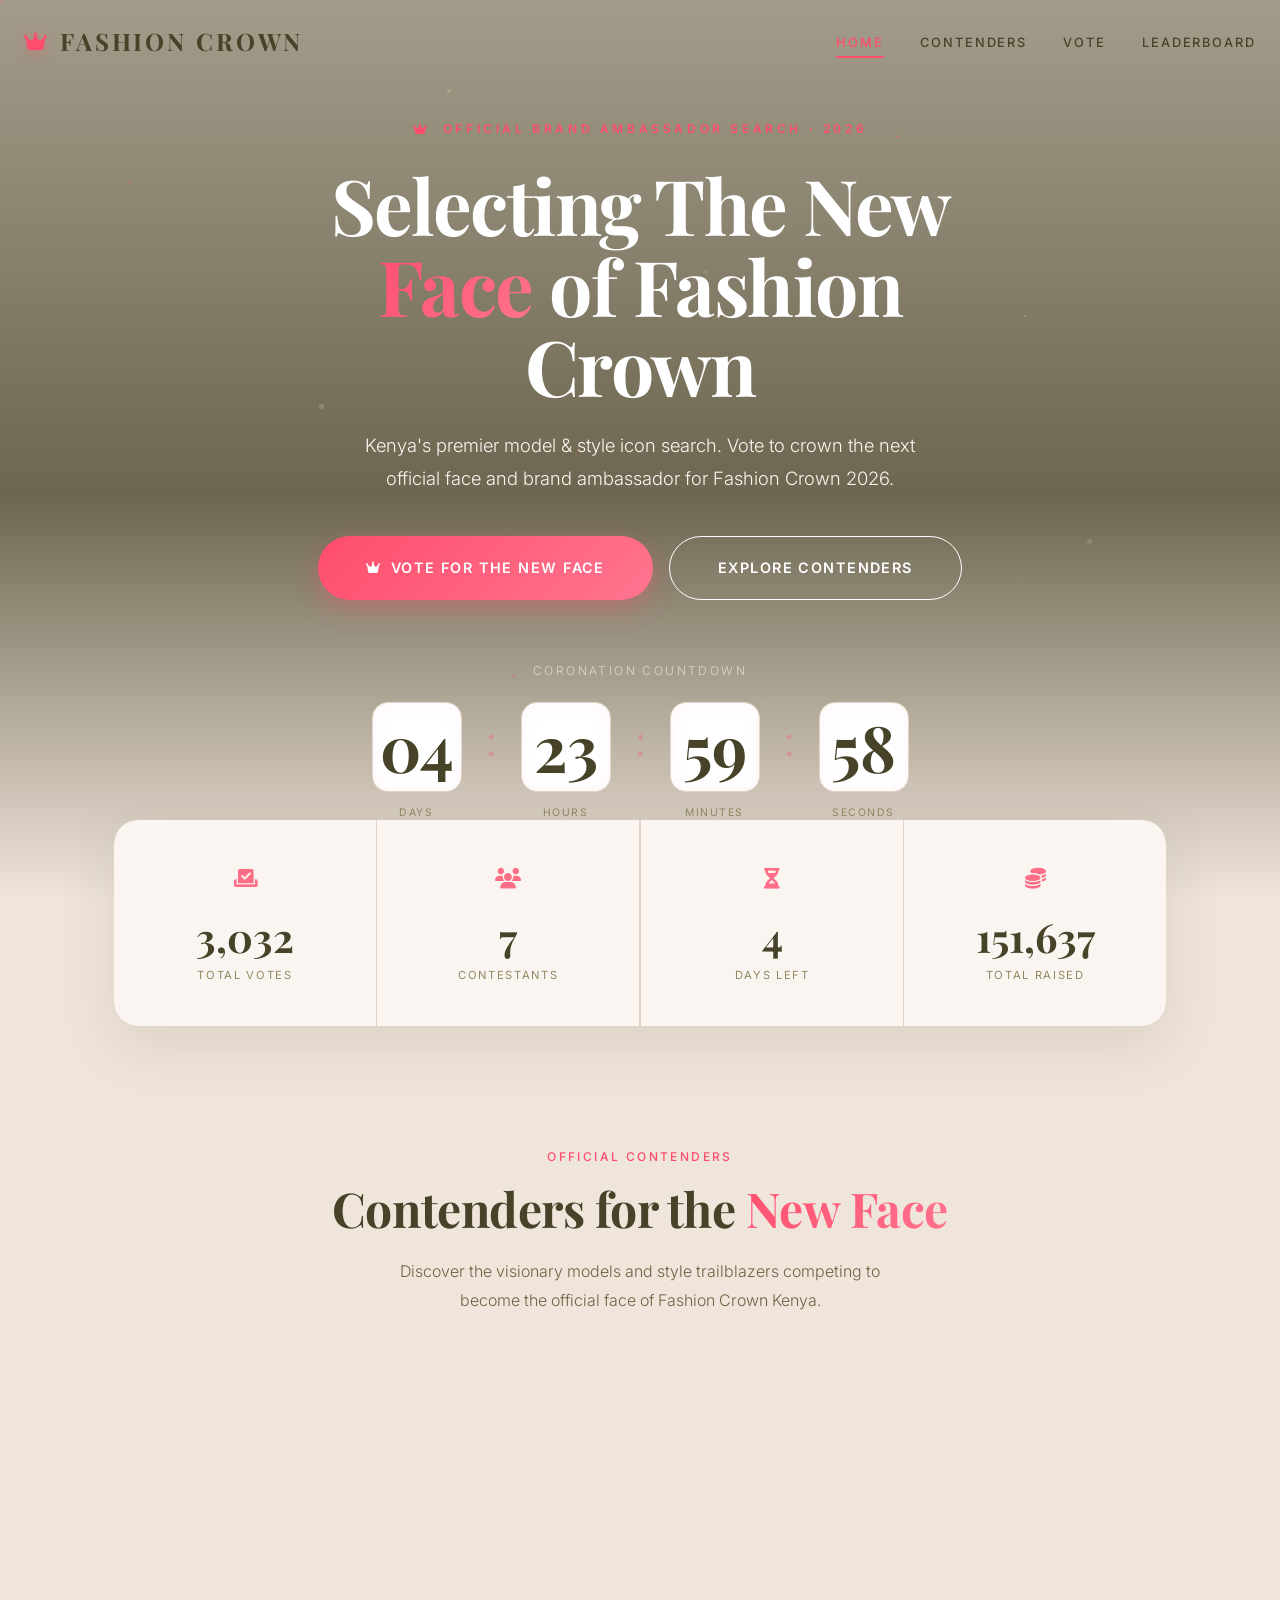
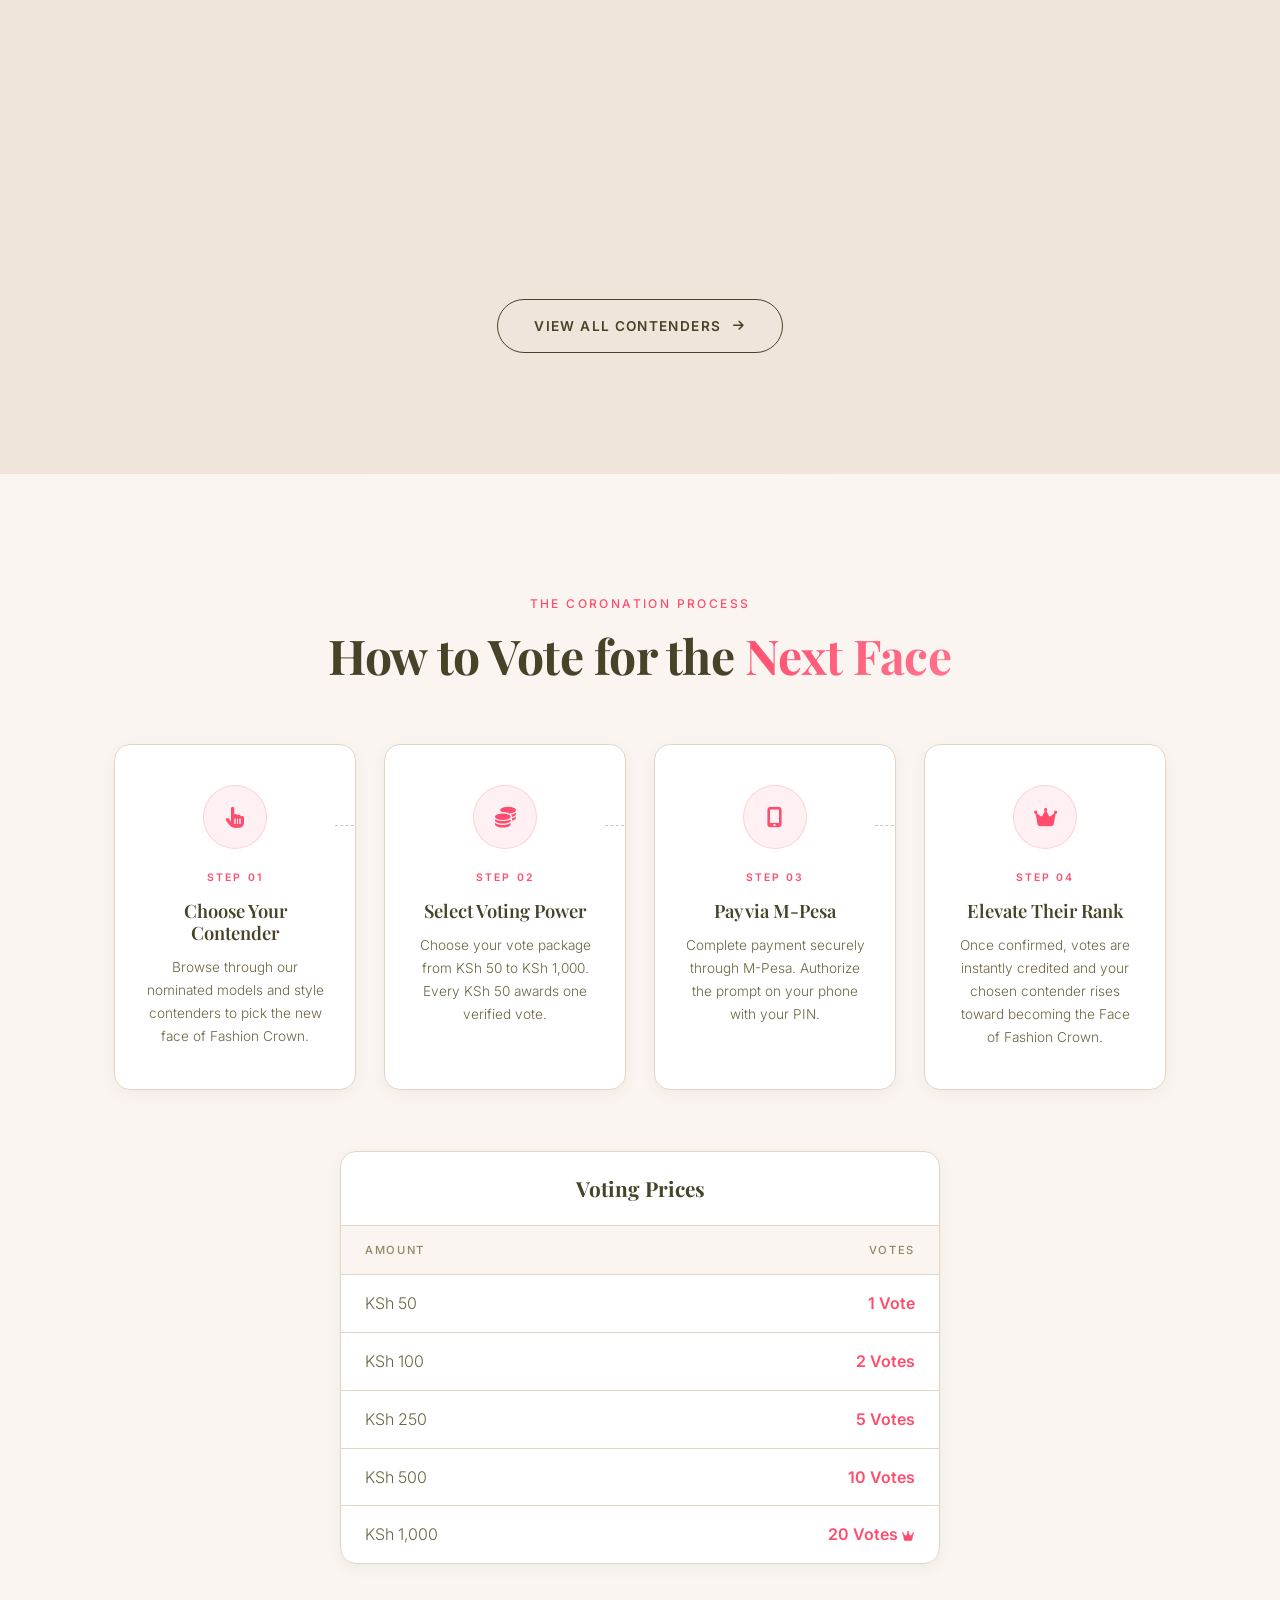
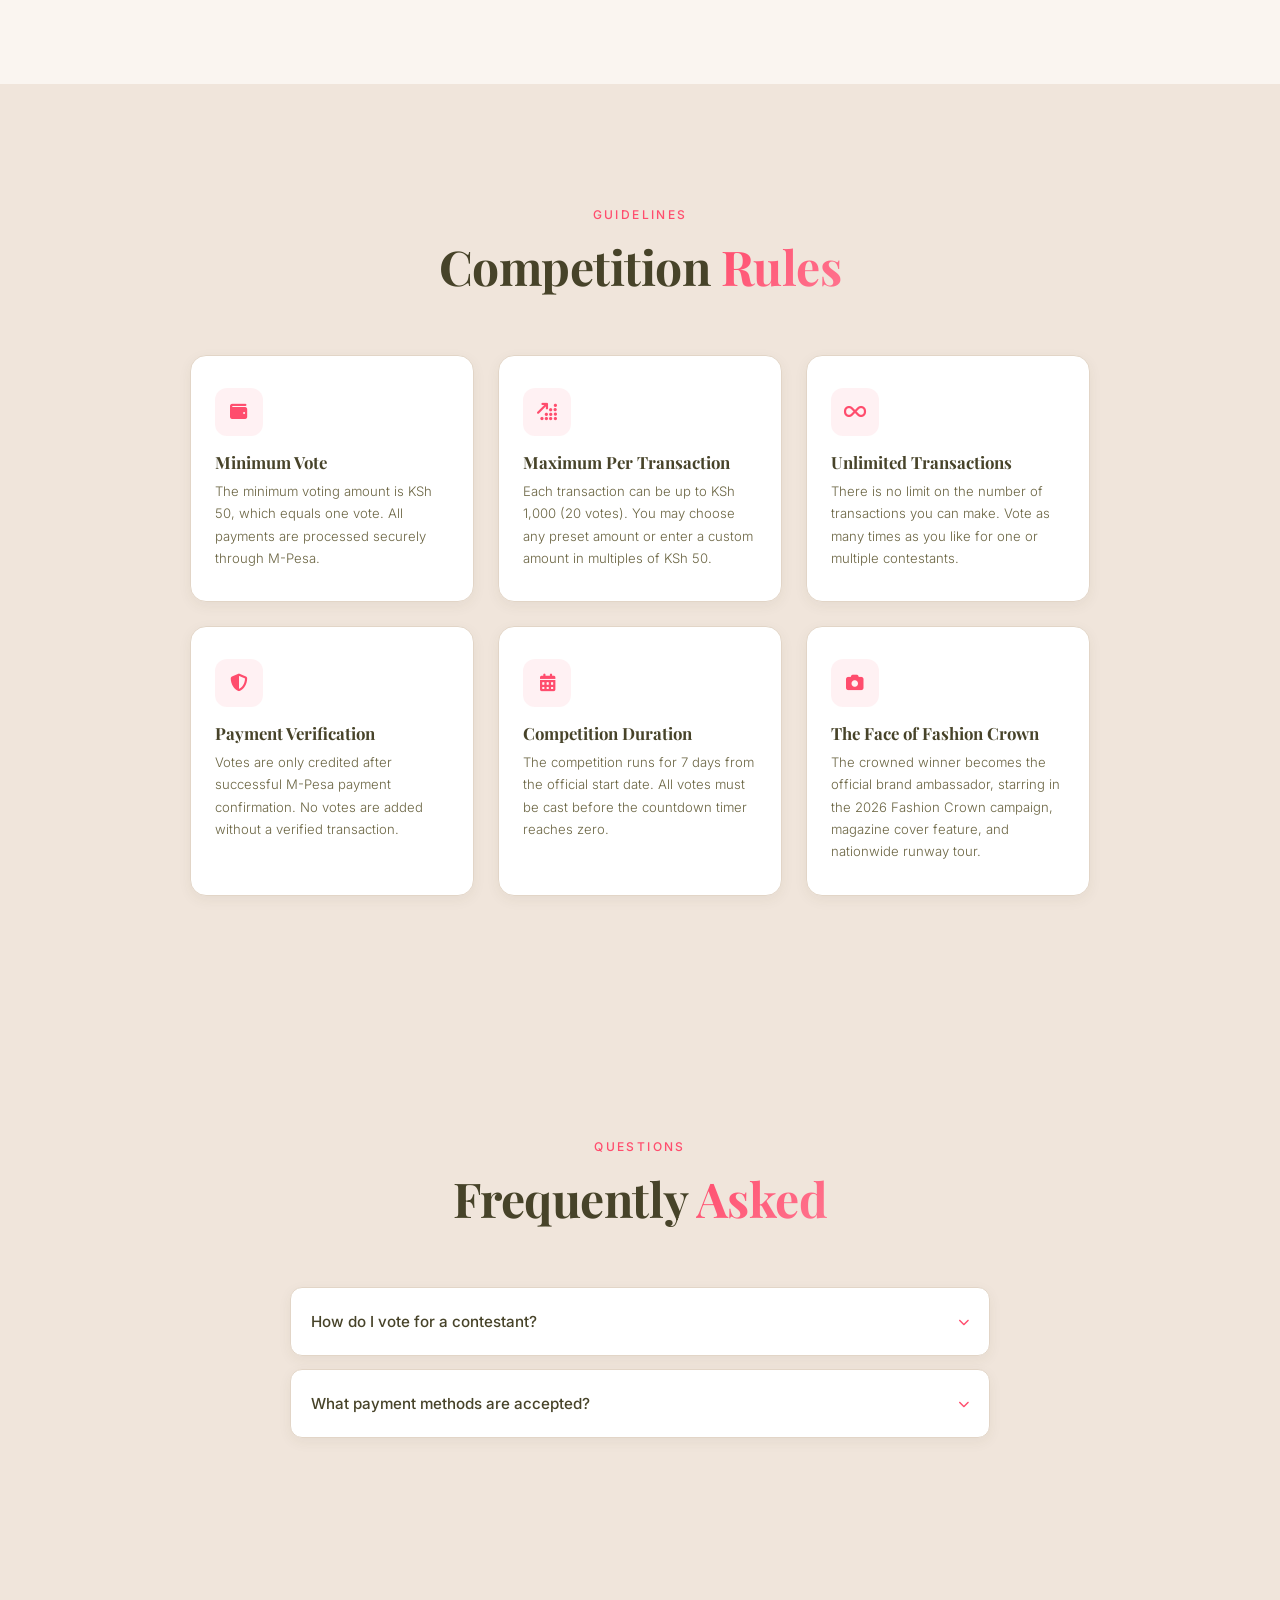
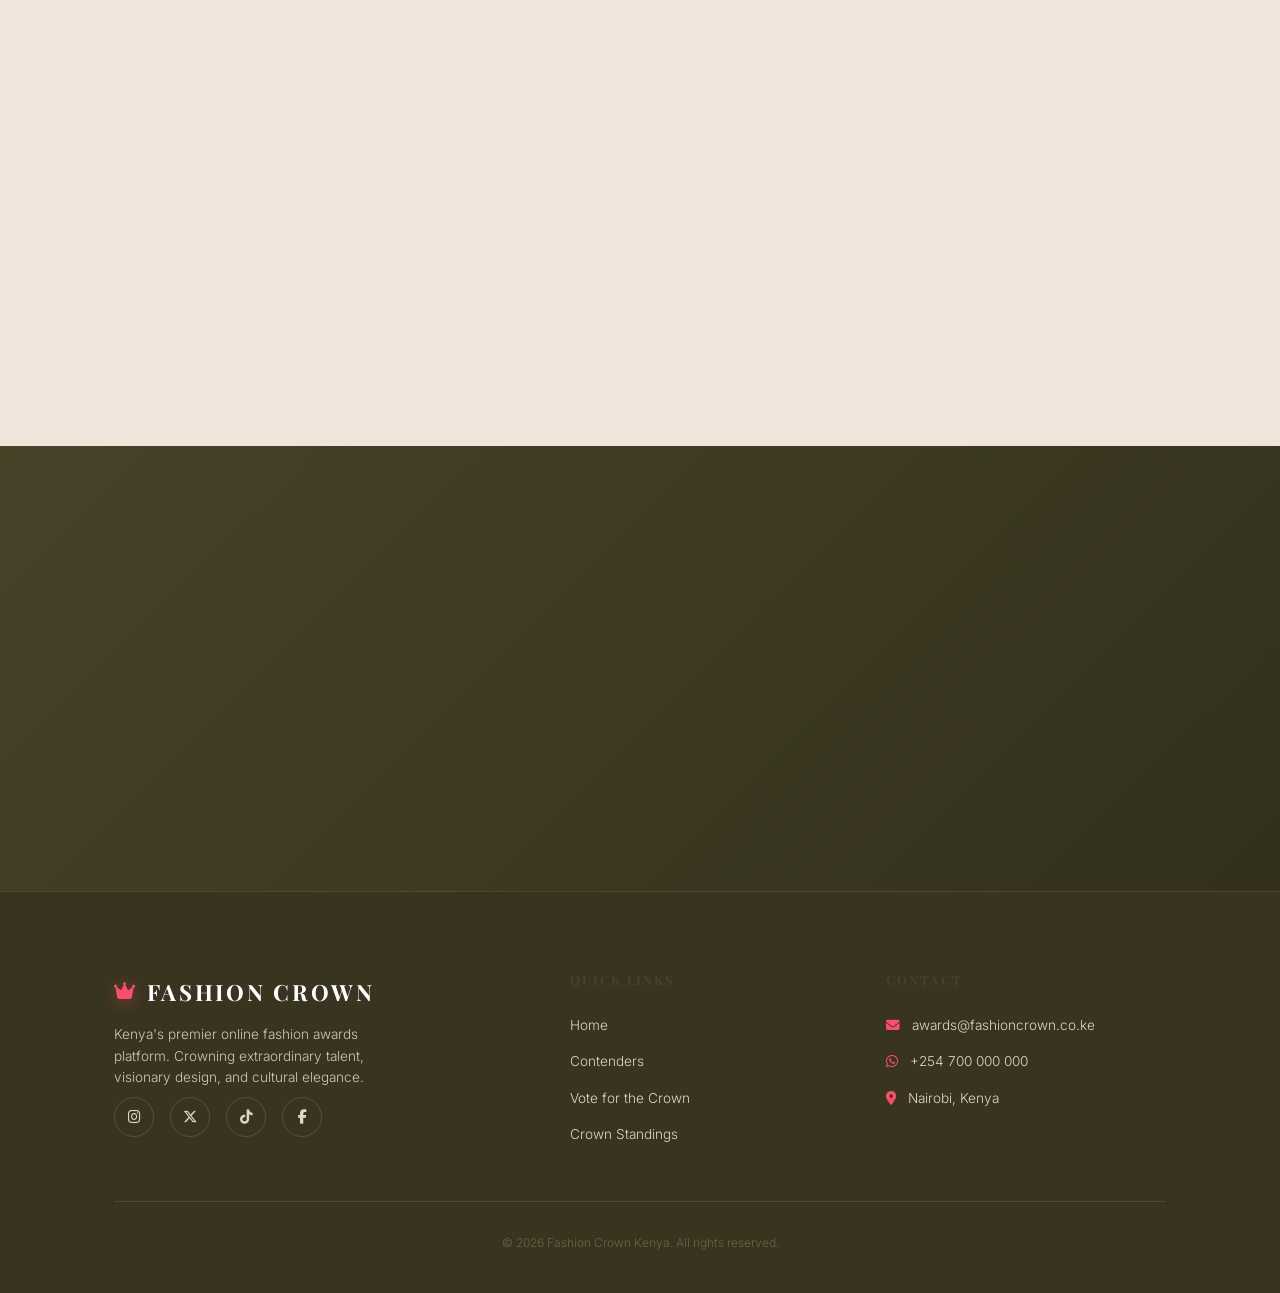
==== commit 2a6966cb: "chore: remove 'Powered by secure M-Pesa voting' and footer tagline" ====
--- a/index.html
+++ b/index.html
@@ -3,7 +3,7 @@
 <head>
     <meta charset="UTF-8">
     <meta name="viewport" content="width=device-width, initial-scale=1.0">
-    <meta name="description" content="Selecting The New Face of Fashion Crown 2026. Kenya's premier model & style icon search. Support your favourite contender securely via M-Pesa.">
+    <meta name="description" content="Selecting The New Face of Fashion Crown 2026. Kenya's premier model & style icon search. Support your favourite contender.">
     <meta name="theme-color" content="#F0E5DB">
     <title>Selecting The New Face of Fashion Crown 2026</title>
 
@@ -291,13 +291,13 @@
     <!-- HERO SECTION -->
     <!-- ============================================ -->
     <section class="hero">
-        <div class="hero-bg" style="background-image: url('https://images.unsplash.com/photo-1558618666-fcd25c85f82e?w=1920&q=80&fit=crop')"></div>
+        <div class="hero-bg" style="background-image: url('https://images.unsplash.com/photo-1507679799987-c73779587ccf?w=1920&q=80&fit=crop'); background-position: center 20%;"></div>
         <div class="hero-overlay"></div>
         <div class="hero-particles" id="hero-particles"></div>
         <div class="hero-content">
             <p class="hero-label scroll-animate"><i class="fa-solid fa-crown" style="color: var(--accent-pink); margin-right: 6px;"></i> Official Brand Ambassador Search · 2026</p>
             <h1 class="scroll-animate">Selecting The New <span class="gold-text">Face</span> of Fashion Crown</h1>
-            <p class="hero-description scroll-animate">Kenya's premier model & style icon search. Vote to crown the next official face and brand ambassador for Fashion Crown 2026. Powered by secure M-Pesa voting.</p>
+            <p class="hero-description scroll-animate">Kenya's premier model & style icon search. Vote to crown the next official face and brand ambassador for Fashion Crown 2026.</p>
             <div class="hero-cta scroll-animate">
                 <a href="vote.html" class="btn btn-gold btn-lg"><i class="fas fa-crown"></i> Vote for the New Face</a>
                 <a href="contestants.html" class="btn btn-outline btn-lg">Explore Contenders</a>
@@ -595,7 +595,7 @@
                 </div>
             </div>
             <div class="footer-bottom">
-                <p>&copy; 2026 Fashion Crown Kenya. All rights reserved. Powered by M-Pesa.</p>
+                <p>&copy; 2026 Fashion Crown Kenya. All rights reserved.</p>
             </div>
         </div>
     </footer>
--- a/css/style.css
+++ b/css/style.css
@@ -415,7 +415,7 @@
 .hero-bg {
     position: absolute;
     inset: 0;
-    background: url('https://images.unsplash.com/photo-1558618666-fcd25c85f82e?w=1920&q=80&fit=crop') center center / cover no-repeat;
+    background: url('https://images.unsplash.com/photo-1507679799987-c73779587ccf?w=1920&q=80&fit=crop') center 20% / cover no-repeat;
 }
 
 .hero-overlay {
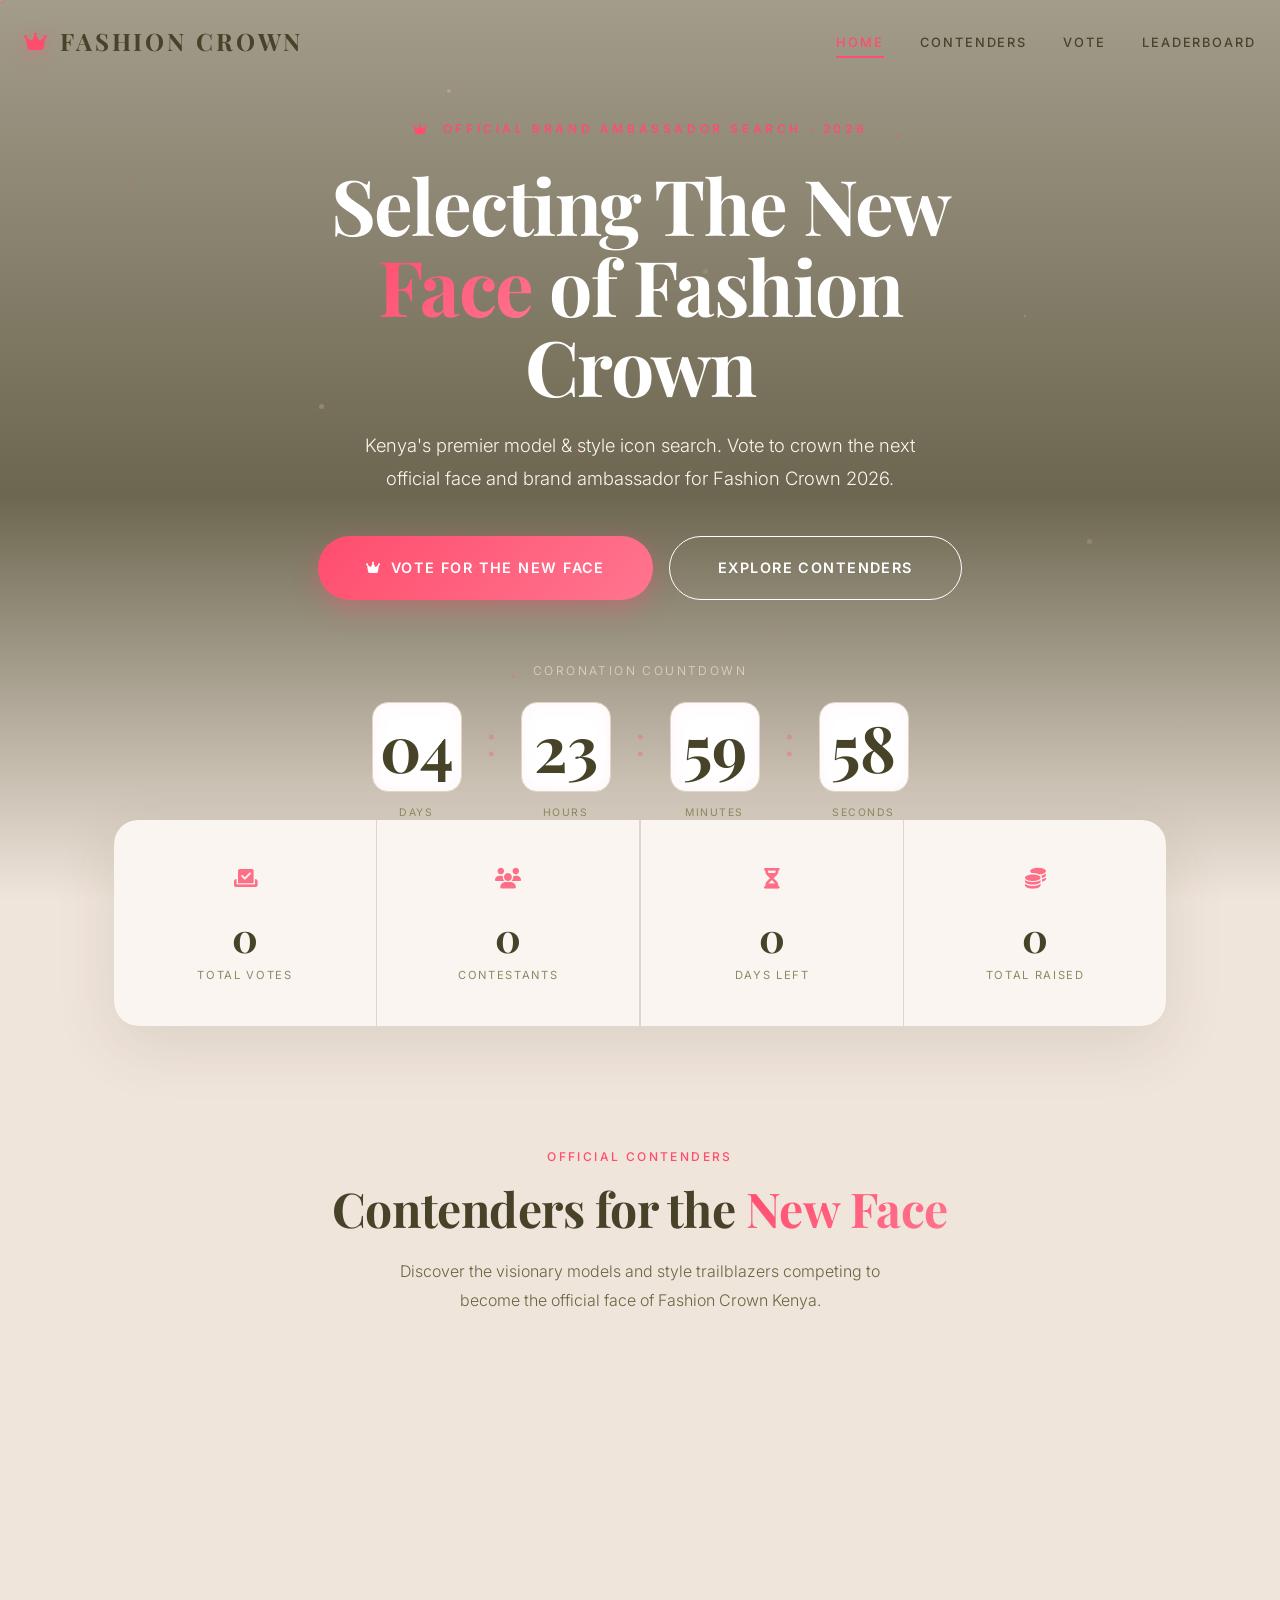
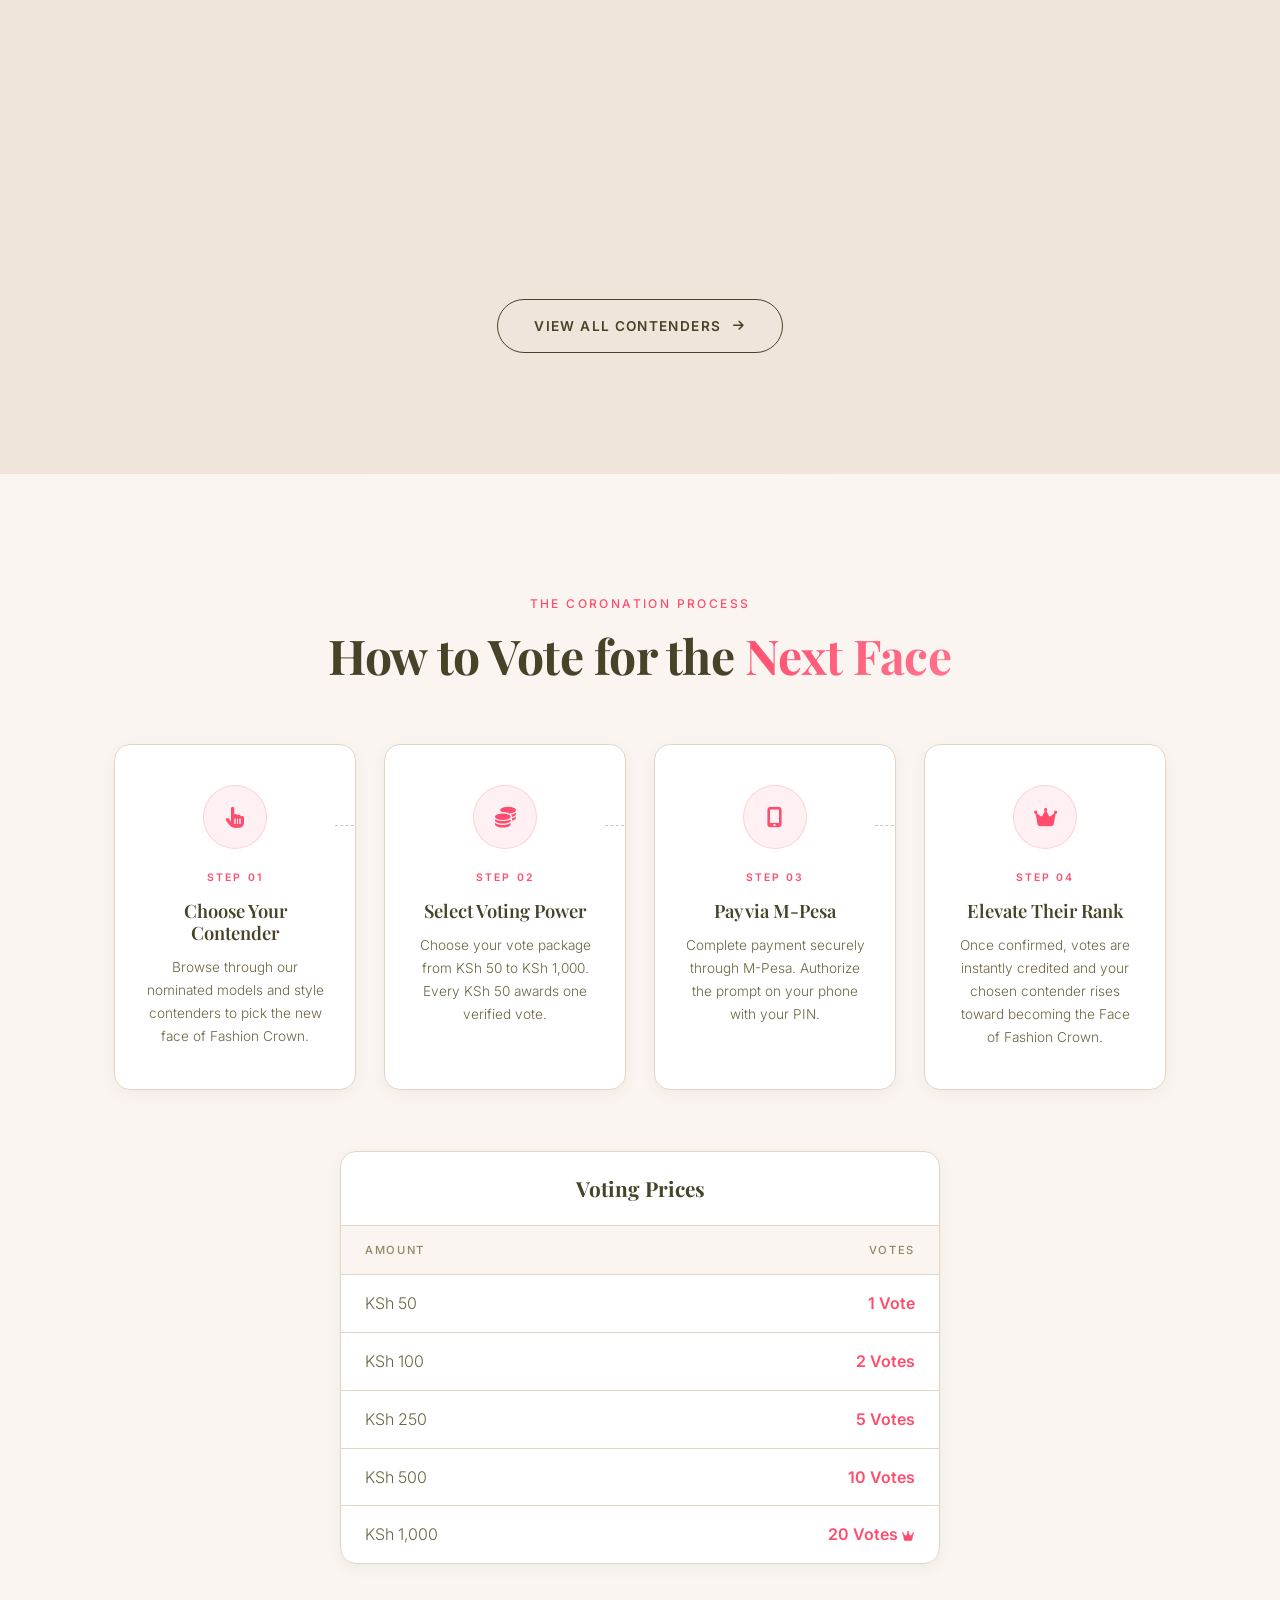
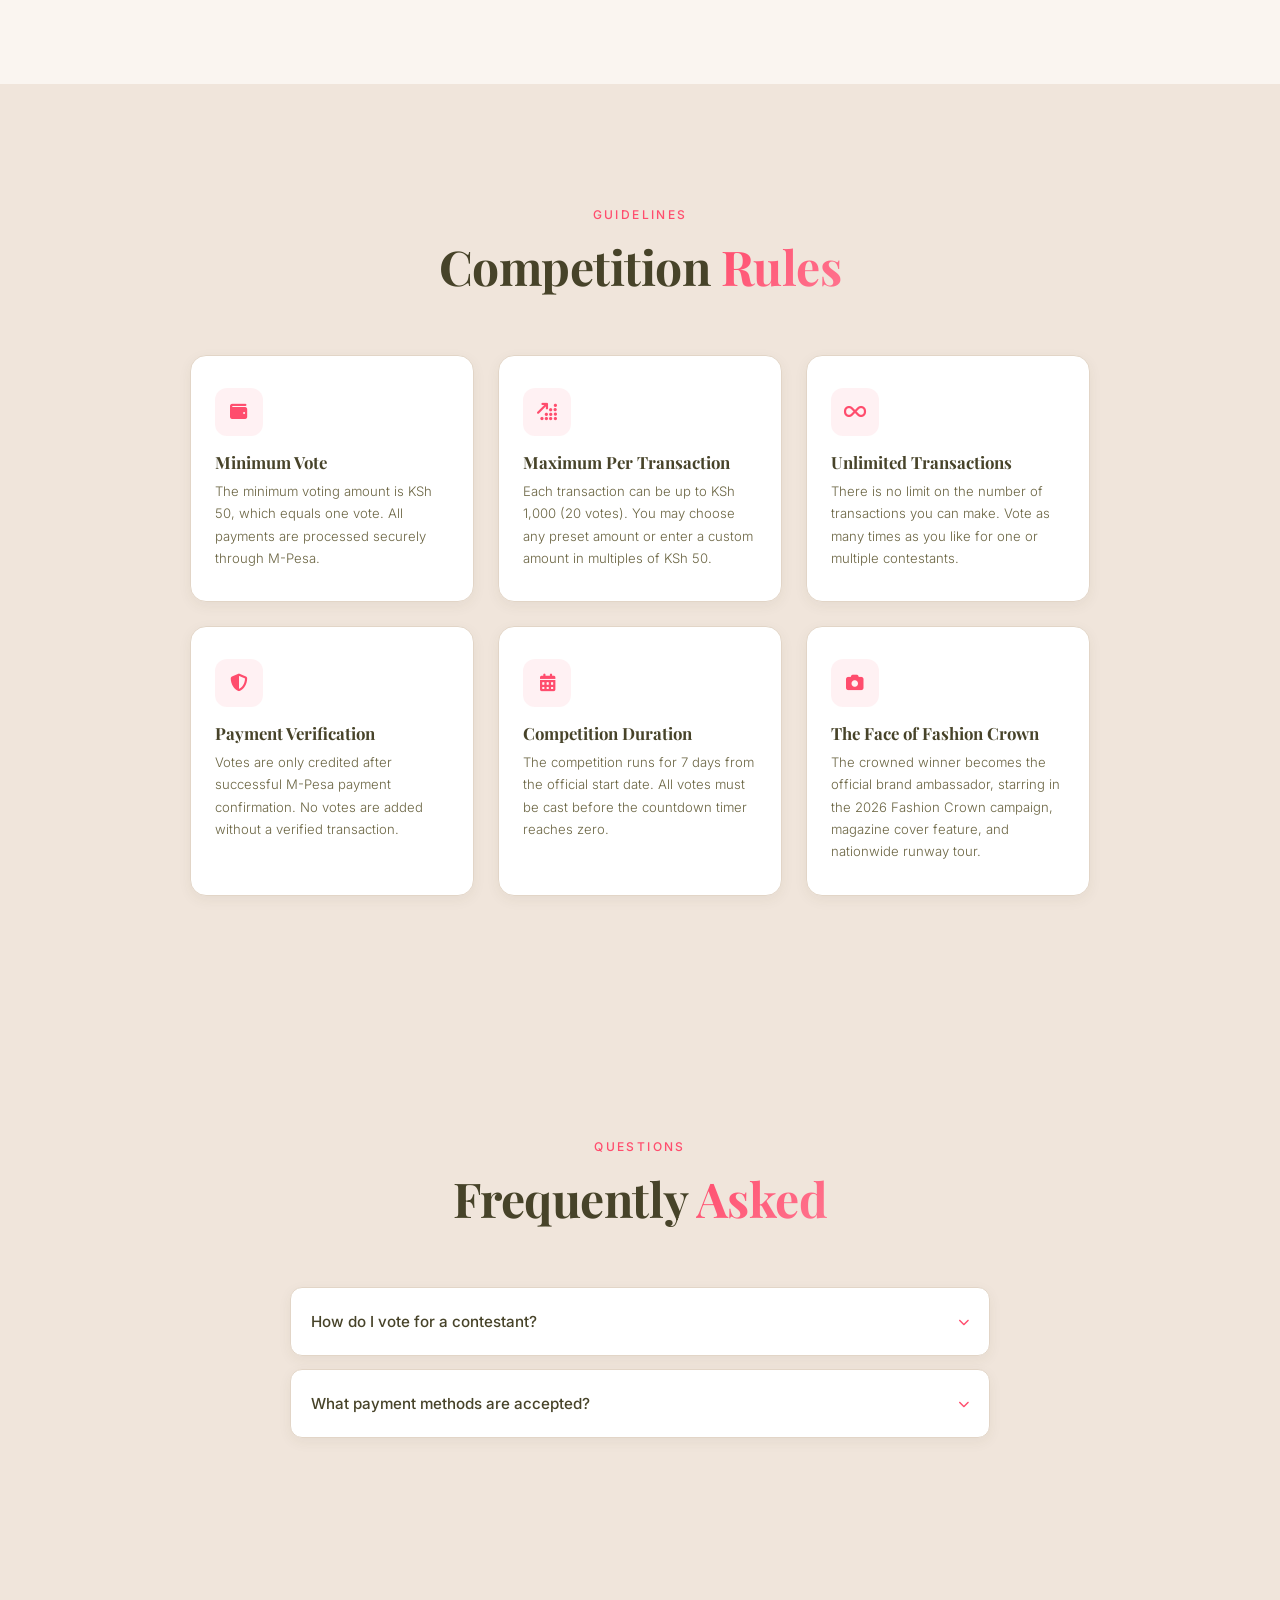
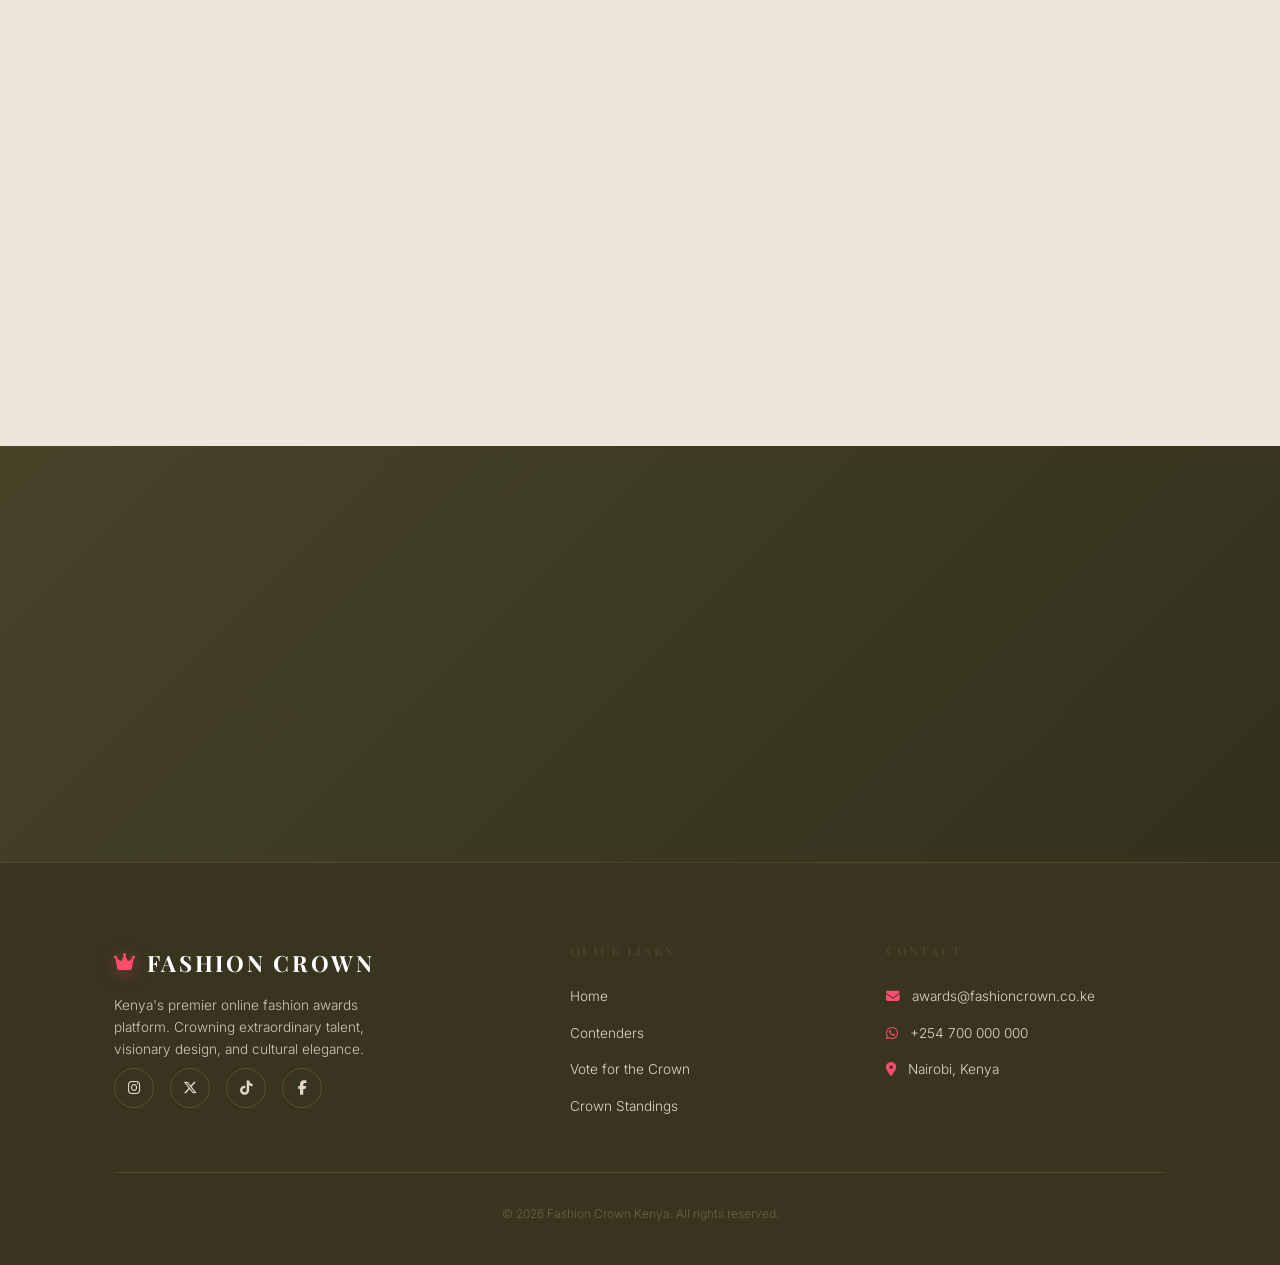
==== commit c3cf16f6: "chore: remove 'Powered by secure M-Pesa voting' copy from hero and vote page" ====
--- a/index.html
+++ b/index.html
@@ -552,7 +552,7 @@
         <div class="cta-overlay"></div>
         <div class="cta-content container scroll-animate">
             <h2>Who Will Become The New <span class="gold-text">Face of Fashion Crown</span>?</h2>
-            <p>Every vote brings your favourite contender closer to the crown and official brand ambassadorship. Support them with secure M-Pesa voting.</p>
+            <p>Every vote brings your favourite contender closer to the crown and official brand ambassadorship.</p>
             <div style="display: flex; gap: 16px; justify-content: center; flex-wrap: wrap;">
                 <a href="vote.html" class="btn btn-gold btn-lg"><i class="fas fa-crown"></i> Vote for the New Face</a>
                 <a href="leaderboard.html" class="btn btn-outline btn-lg" style="border-color: #FFFFFF; color: #FFFFFF;"><i class="fas fa-trophy"></i> View Standings</a>
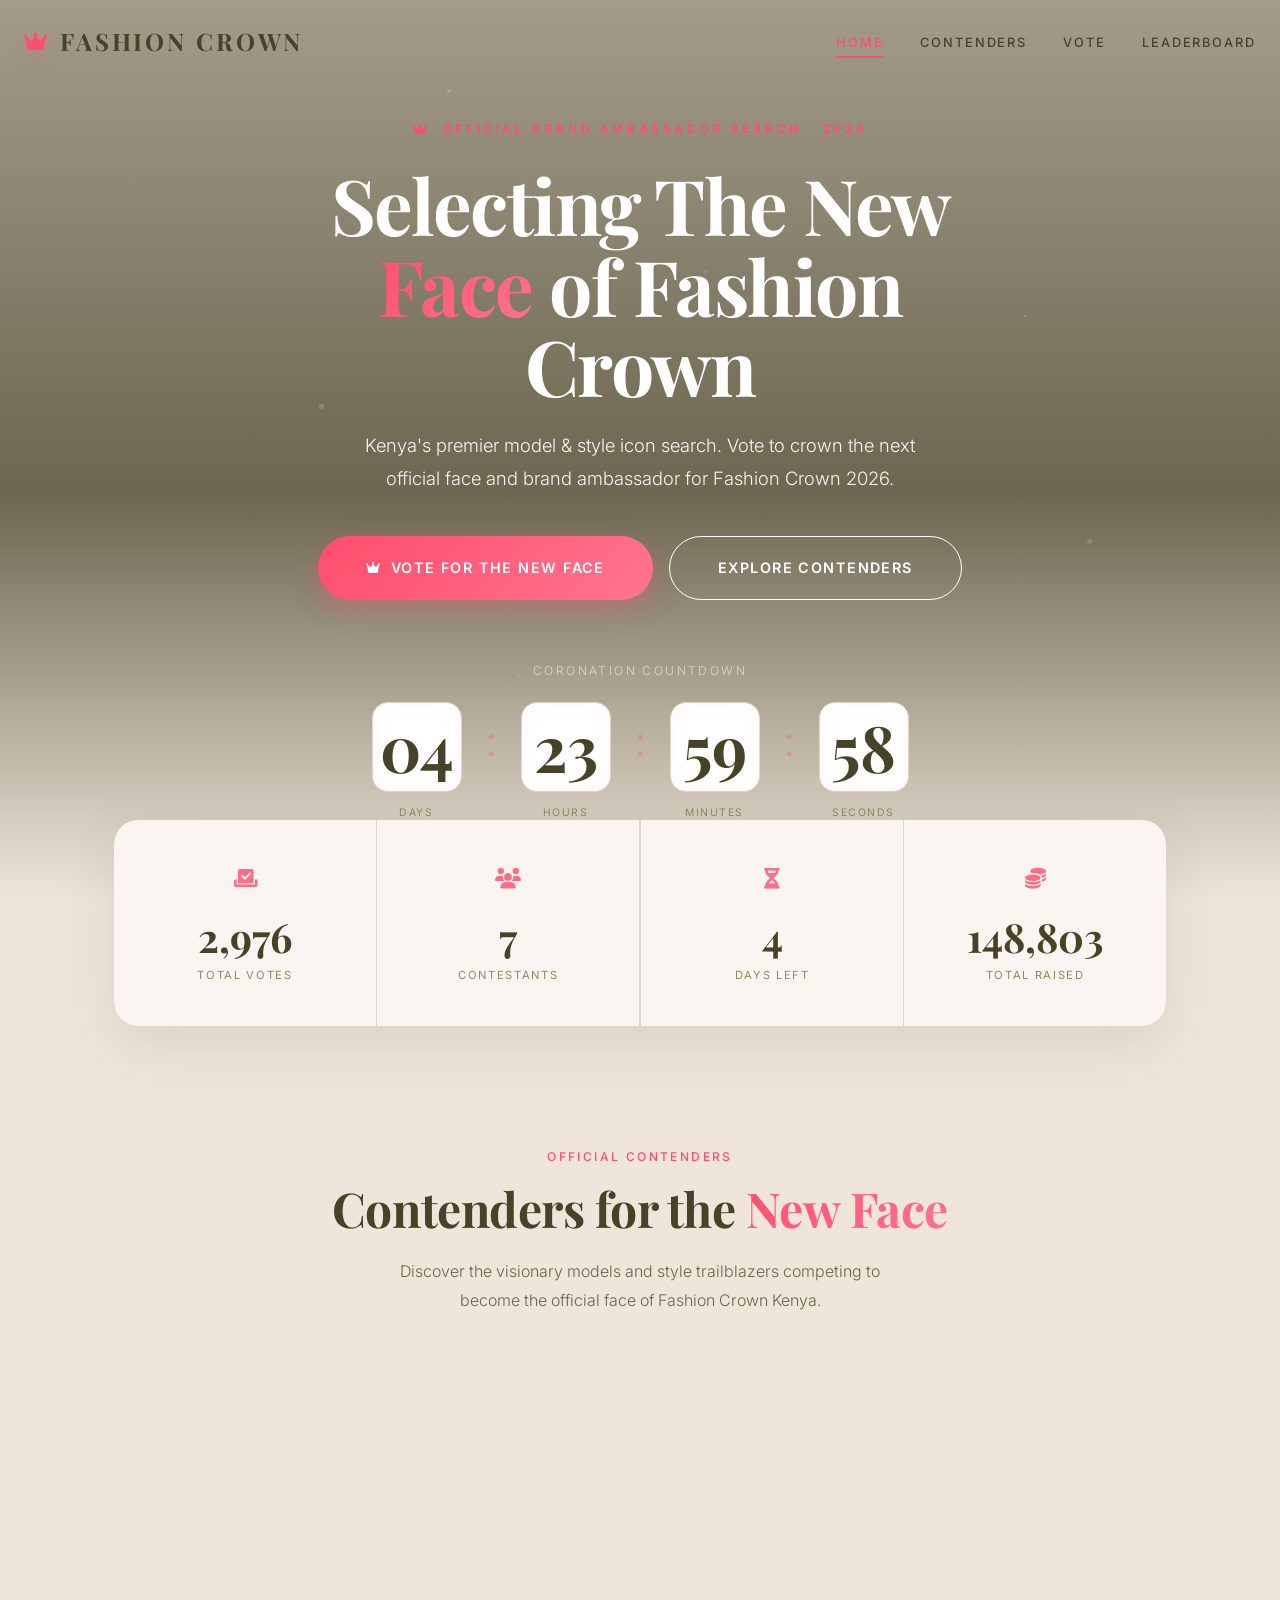
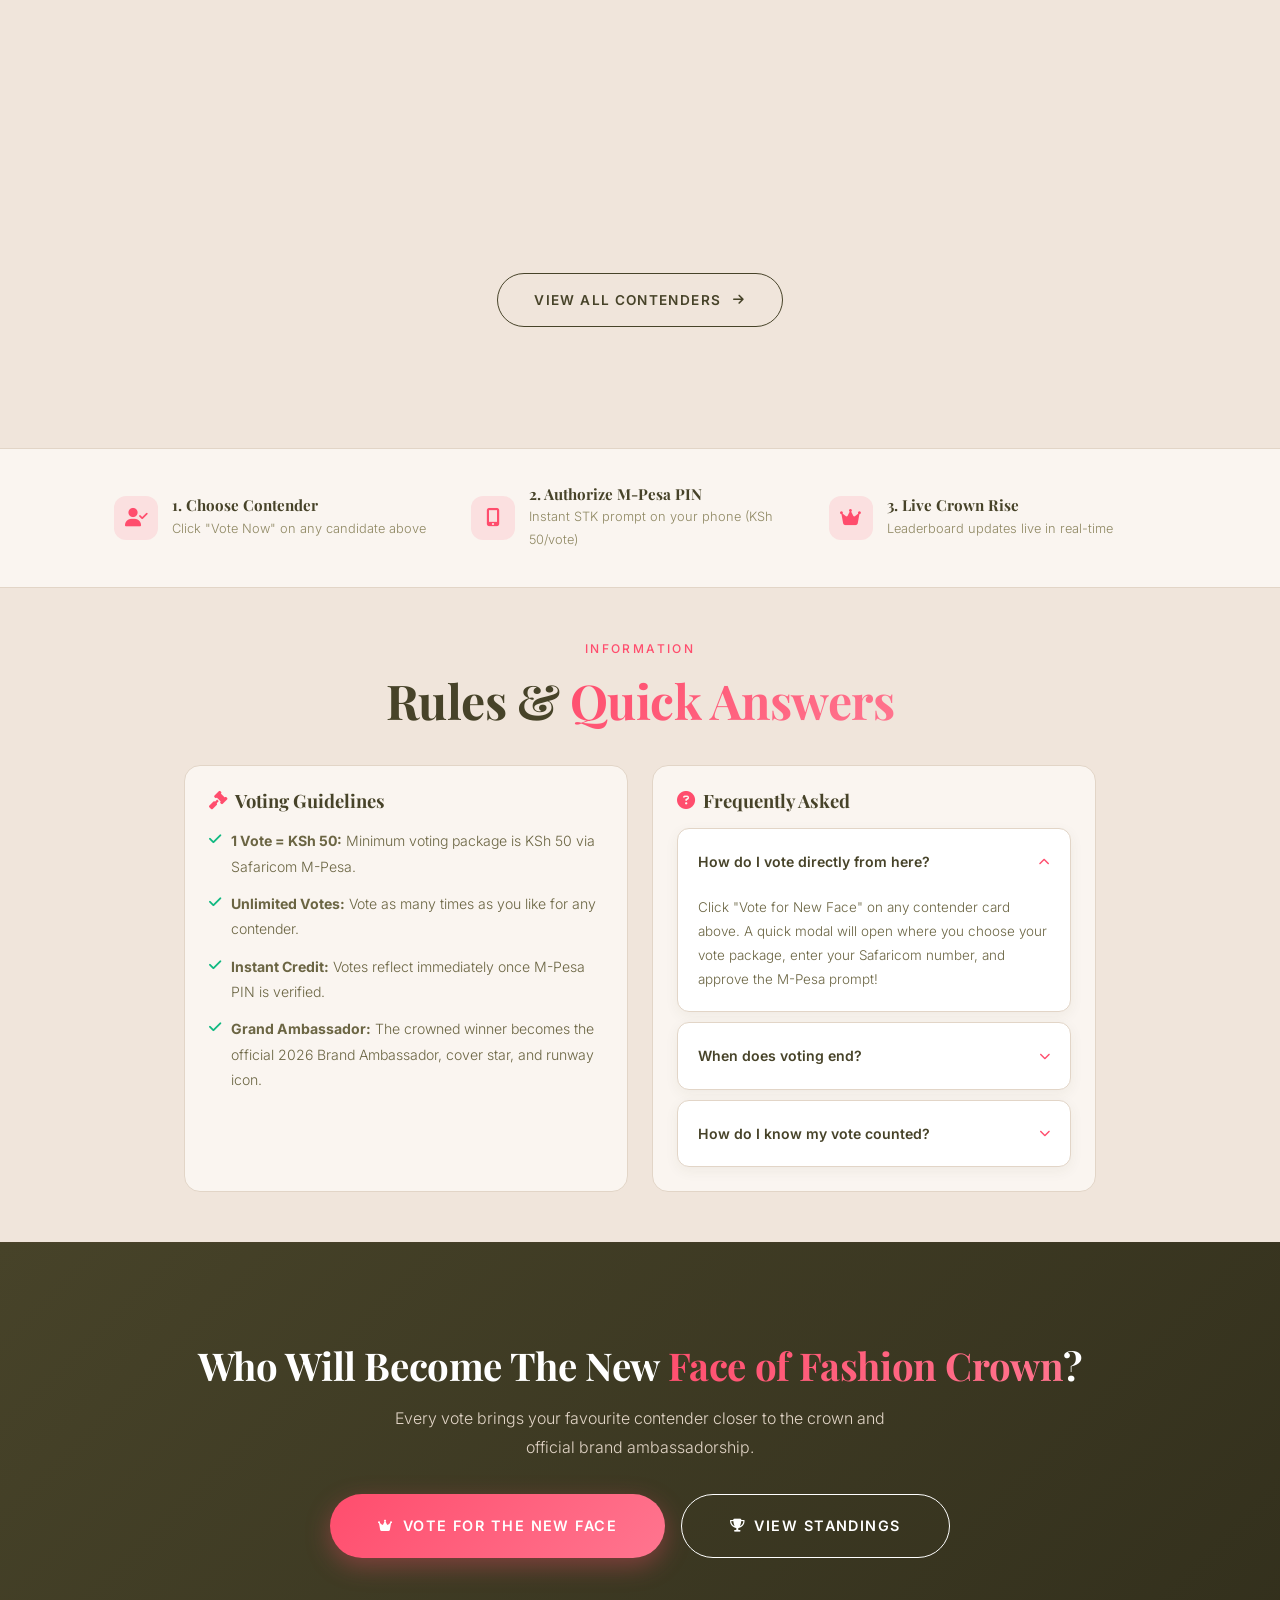
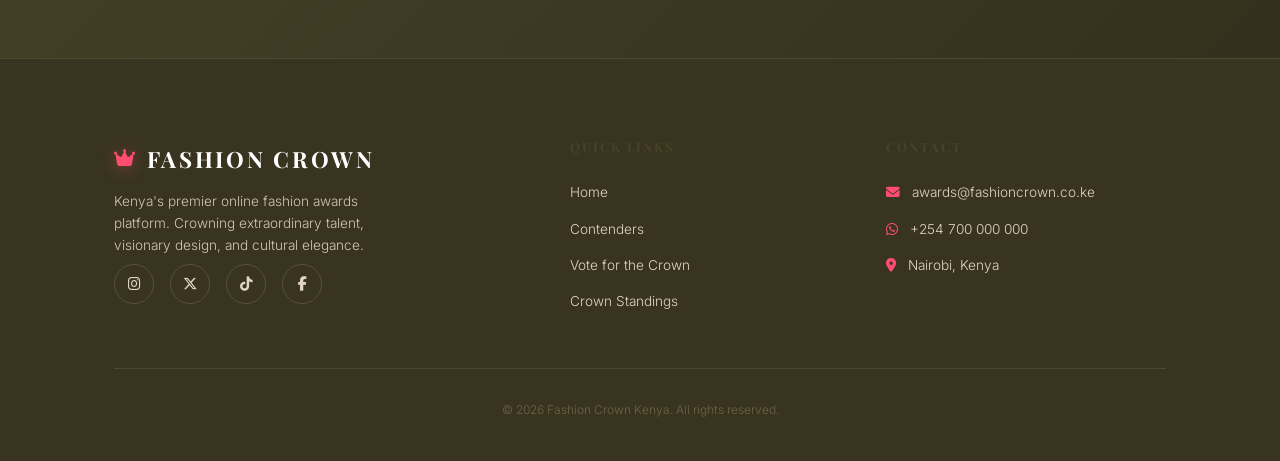
==== commit c0be86ac: "feat(ux): streamline homepage and enable 1-tap quick voting directly from dashboard" ====
--- a/index.html
+++ b/index.html
@@ -364,182 +364,95 @@
     </section>
 
     <!-- ============================================ -->
-    <!-- HOW IT WORKS -->
-    <!-- ============================================ -->
-    <section class="how-it-works section">
+    <!-- THE CORONATION PROCESS (COMPACT 3-STEP STRIP) -->
+    <!-- ============================================ -->
+    <section class="section" style="padding: 36px 0; background: var(--bg-surface); border-top: 1px solid var(--border-subtle); border-bottom: 1px solid var(--border-subtle);">
         <div class="container">
-            <div class="section-header scroll-animate" style="text-align: center; margin-bottom: 60px;">
-                <p class="section-label">The Coronation Process</p>
-                <h2 class="section-title">How to Vote for the <span class="gold-text">Next Face</span></h2>
-            </div>
-            <div class="steps-container">
-                <div class="step-card scroll-animate">
-                    <div class="step-icon"><i class="fas fa-hand-pointer"></i></div>
-                    <p class="step-number">Step 01</p>
-                    <h3 class="step-title">Choose Your Contender</h3>
-                    <p class="step-description">Browse through our nominated models and style contenders to pick the new face of Fashion Crown.</p>
-                </div>
-                <div class="step-card scroll-animate">
-                    <div class="step-icon"><i class="fas fa-coins"></i></div>
-                    <p class="step-number">Step 02</p>
-                    <h3 class="step-title">Select Voting Power</h3>
-                    <p class="step-description">Choose your vote package from KSh 50 to KSh 1,000. Every KSh 50 awards one verified vote.</p>
-                </div>
-                <div class="step-card scroll-animate">
-                    <div class="step-icon"><i class="fas fa-mobile-screen-button"></i></div>
-                    <p class="step-number">Step 03</p>
-                    <h3 class="step-title">Pay via M-Pesa</h3>
-                    <p class="step-description">Complete payment securely through M-Pesa. Authorize the prompt on your phone with your PIN.</p>
-                </div>
-                <div class="step-card scroll-animate">
-                    <div class="step-icon"><i class="fas fa-crown"></i></div>
-                    <p class="step-number">Step 04</p>
-                    <h3 class="step-title">Elevate Their Rank</h3>
-                    <p class="step-description">Once confirmed, votes are instantly credited and your chosen contender rises toward becoming the Face of Fashion Crown.</p>
-                </div>
-            </div>
-
-            <!-- Voting Price Table -->
-            <div class="pricing-table scroll-animate" style="max-width: 600px; margin: 60px auto 0; background: var(--bg-elevated); border: 1px solid var(--border-subtle); border-radius: 16px; overflow: hidden; box-shadow: var(--shadow-sm);">
-                <div style="padding: 24px; text-align: center; border-bottom: 1px solid var(--border-subtle);">
-                    <h3 style="font-family: 'Playfair Display', serif; font-size: 1.3rem; color: var(--text-primary);">Voting Prices</h3>
-                </div>
-                <table style="width: 100%; border-collapse: collapse;">
-                    <thead>
-                        <tr style="border-bottom: 1px solid var(--border-subtle); background: var(--bg-surface);">
-                            <th style="padding: 14px 24px; text-align: left; font-size: 0.7rem; text-transform: uppercase; letter-spacing: 0.15em; color: var(--text-muted); font-weight: 500;">Amount</th>
-                            <th style="padding: 14px 24px; text-align: right; font-size: 0.7rem; text-transform: uppercase; letter-spacing: 0.15em; color: var(--text-muted); font-weight: 500;">Votes</th>
-                        </tr>
-                    </thead>
-                    <tbody>
-                        <tr style="border-bottom: 1px solid var(--border-subtle);">
-                            <td style="padding: 14px 24px; color: var(--text-secondary);">KSh 50</td>
-                            <td style="padding: 14px 24px; text-align: right; color: var(--accent-pink); font-weight: 600;">1 Vote</td>
-                        </tr>
-                        <tr style="border-bottom: 1px solid var(--border-subtle);">
-                            <td style="padding: 14px 24px; color: var(--text-secondary);">KSh 100</td>
-                            <td style="padding: 14px 24px; text-align: right; color: var(--accent-pink); font-weight: 600;">2 Votes</td>
-                        </tr>
-                        <tr style="border-bottom: 1px solid var(--border-subtle);">
-                            <td style="padding: 14px 24px; color: var(--text-secondary);">KSh 250</td>
-                            <td style="padding: 14px 24px; text-align: right; color: var(--accent-pink); font-weight: 600;">5 Votes</td>
-                        </tr>
-                        <tr style="border-bottom: 1px solid var(--border-subtle);">
-                            <td style="padding: 14px 24px; color: var(--text-secondary);">KSh 500</td>
-                            <td style="padding: 14px 24px; text-align: right; color: var(--accent-pink); font-weight: 600;">10 Votes</td>
-                        </tr>
-                        <tr>
-                            <td style="padding: 14px 24px; color: var(--text-secondary);">KSh 1,000</td>
-                            <td style="padding: 14px 24px; text-align: right; color: var(--accent-pink); font-weight: 600;">20 Votes <i class="fas fa-crown" style="font-size: 0.7rem;"></i></td>
-                        </tr>
-                    </tbody>
-                </table>
+            <div style="display: grid; grid-template-columns: repeat(auto-fit, minmax(260px, 1fr)); gap: 20px; align-items: center;">
+                <div style="display: flex; align-items: center; gap: 14px;">
+                    <div style="width: 44px; height: 44px; border-radius: 12px; background: rgba(255,77,109,0.12); color: #FF4D6D; display: flex; align-items: center; justify-content: center; font-size: 1.15rem; flex-shrink: 0;">
+                        <i class="fa-solid fa-user-check"></i>
+                    </div>
+                    <div>
+                        <h4 style="font-size: 0.95rem; font-weight: 700; color: var(--text-primary); margin: 0 0 2px;">1. Choose Contender</h4>
+                        <p style="font-size: 0.8rem; color: var(--text-muted); margin: 0;">Click "Vote Now" on any candidate above</p>
+                    </div>
+                </div>
+                <div style="display: flex; align-items: center; gap: 14px;">
+                    <div style="width: 44px; height: 44px; border-radius: 12px; background: rgba(255,77,109,0.12); color: #FF4D6D; display: flex; align-items: center; justify-content: center; font-size: 1.15rem; flex-shrink: 0;">
+                        <i class="fa-solid fa-mobile-screen-button"></i>
+                    </div>
+                    <div>
+                        <h4 style="font-size: 0.95rem; font-weight: 700; color: var(--text-primary); margin: 0 0 2px;">2. Authorize M-Pesa PIN</h4>
+                        <p style="font-size: 0.8rem; color: var(--text-muted); margin: 0;">Instant STK prompt on your phone (KSh 50/vote)</p>
+                    </div>
+                </div>
+                <div style="display: flex; align-items: center; gap: 14px;">
+                    <div style="width: 44px; height: 44px; border-radius: 12px; background: rgba(255,77,109,0.12); color: #FF4D6D; display: flex; align-items: center; justify-content: center; font-size: 1.15rem; flex-shrink: 0;">
+                        <i class="fa-solid fa-crown"></i>
+                    </div>
+                    <div>
+                        <h4 style="font-size: 0.95rem; font-weight: 700; color: var(--text-primary); margin: 0 0 2px;">3. Live Crown Rise</h4>
+                        <p style="font-size: 0.8rem; color: var(--text-muted); margin: 0;">Leaderboard updates live in real-time</p>
+                    </div>
+                </div>
             </div>
         </div>
     </section>
 
     <!-- ============================================ -->
-    <!-- COMPETITION RULES -->
-    <!-- ============================================ -->
-    <section class="section">
-        <div class="container">
-            <div class="section-header scroll-animate" style="text-align: center; margin-bottom: 60px;">
-                <p class="section-label">Guidelines</p>
-                <h2 class="section-title">Competition <span class="gold-text">Rules</span></h2>
-            </div>
-            <div style="display: grid; grid-template-columns: repeat(auto-fit, minmax(280px, 1fr)); gap: 24px; max-width: 900px; margin: 0 auto;">
-                <div class="rule-card scroll-animate">
-                    <div class="rule-icon"><i class="fas fa-wallet"></i></div>
-                    <h3>Minimum Vote</h3>
-                    <p>The minimum voting amount is KSh 50, which equals one vote. All payments are processed securely through M-Pesa.</p>
-                </div>
-                <div class="rule-card scroll-animate">
-                    <div class="rule-icon"><i class="fas fa-arrow-up-right-dots"></i></div>
-                    <h3>Maximum Per Transaction</h3>
-                    <p>Each transaction can be up to KSh 1,000 (20 votes). You may choose any preset amount or enter a custom amount in multiples of KSh 50.</p>
-                </div>
-                <div class="rule-card scroll-animate">
-                    <div class="rule-icon"><i class="fas fa-infinity"></i></div>
-                    <h3>Unlimited Transactions</h3>
-                    <p>There is no limit on the number of transactions you can make. Vote as many times as you like for one or multiple contestants.</p>
-                </div>
-                <div class="rule-card scroll-animate">
-                    <div class="rule-icon"><i class="fas fa-shield-halved"></i></div>
-                    <h3>Payment Verification</h3>
-                    <p>Votes are only credited after successful M-Pesa payment confirmation. No votes are added without a verified transaction.</p>
-                </div>
-                <div class="rule-card scroll-animate">
-                    <div class="rule-icon"><i class="fas fa-calendar-days"></i></div>
-                    <h3>Competition Duration</h3>
-                    <p>The competition runs for 7 days from the official start date. All votes must be cast before the countdown timer reaches zero.</p>
-                </div>
-                <div class="rule-card scroll-animate">
-                    <div class="rule-icon"><i class="fas fa-camera"></i></div>
-                    <h3>The Face of Fashion Crown</h3>
-                    <p>The crowned winner becomes the official brand ambassador, starring in the 2026 Fashion Crown campaign, magazine cover feature, and nationwide runway tour.</p>
-                </div>
-            </div>
-        </div>
-    </section>
-
-    <!-- ============================================ -->
-    <!-- FAQ SECTION -->
-    <!-- ============================================ -->
-    <section class="section" style="background: var(--bg-primary);">
-        <div class="container">
-            <div class="section-header scroll-animate" style="text-align: center; margin-bottom: 60px;">
-                <p class="section-label">Questions</p>
-                <h2 class="section-title">Frequently <span class="gold-text">Asked</span></h2>
-            </div>
-            <div class="faq-container" style="max-width: 700px; margin: 0 auto;">
-                <details class="faq-item scroll-animate">
-                    <summary>How do I vote for a contestant?</summary>
-                    <div class="faq-answer">
-                        Navigate to the <strong>Vote</strong> page, select your preferred contestant, choose a voting amount (or enter a custom amount), then enter your M-Pesa phone number. You'll receive an STK push notification on your phone to complete the payment. Once confirmed, your votes are instantly credited.
-                    </div>
-                </details>
-                <details class="faq-item scroll-animate">
-                    <summary>What payment methods are accepted?</summary>
-                    <div class="faq-answer">
-                        Currently, we accept payments exclusively through <strong>Safaricom M-Pesa</strong>. This ensures fast, secure, and widely accessible transactions for all voters across Kenya. Simply enter your Safaricom phone number and approve the STK push notification.
-                    </div>
-                </details>
-                <details class="faq-item scroll-animate">
-                    <summary>How many times can I vote?</summary>
-                    <div class="faq-answer">
-                        There is <strong>no limit</strong> on the number of times you can vote. You can make as many transactions as you like, for the same contestant or different contestants. Each successful payment adds votes accordingly.
-                    </div>
-                </details>
-                <details class="faq-item scroll-animate">
-                    <summary>When does the competition end?</summary>
-                    <div class="faq-answer">
-                        The competition runs for a fixed 7-day period. You can see the exact time remaining on the countdown timer displayed on the homepage and leaderboard. No votes will be accepted after the timer reaches zero.
-                    </div>
-                </details>
-                <details class="faq-item scroll-animate">
-                    <summary>How are votes counted?</summary>
-                    <div class="faq-answer">
-                        Votes are calculated based on the amount paid: every <strong>KSh 50 equals 1 vote</strong>. For example, paying KSh 250 gives 5 votes, and KSh 1,000 gives 20 votes. Custom amounts must be in multiples of KSh 50.
-                    </div>
-                </details>
-                <details class="faq-item scroll-animate">
-                    <summary>What happens after the competition ends?</summary>
-                    <div class="faq-answer">
-                        Once the countdown ends, voting closes and the final results are tallied. The contestant with the most votes is officially crowned the <strong>Fashion Crown 2026 Champion</strong> and awarded the Fashion Crown Trophy, cash prizes, and an exclusive magazine feature. Winners and final standings are announced on the leaderboard.
-                    </div>
-                </details>
-                <details class="faq-item scroll-animate">
-                    <summary>What does the "Face of Fashion Crown" title include?</summary>
-                    <div class="faq-answer">
-                        The crowned winner becomes the official <strong>Face of Fashion Crown 2026</strong>. Privileges include a national media press tour, cash prizes, an exclusive editorial portfolio shoot, luxury brand endorsements, and premier representation as the brand ambassador for Fashion Crown Kenya.
-                    </div>
-                </details>
-                <details class="faq-item scroll-animate">
-                    <summary>How do I know my payment was successful?</summary>
-                    <div class="faq-answer">
-                        After approving the M-Pesa STK push on your phone, the website will display a <strong>success confirmation</strong> with your transaction details, including the number of votes credited and the contestant who received them. You will also receive an M-Pesa confirmation SMS from Safaricom.
-                    </div>
-                </details>
+    <!-- ESSENTIAL RULES & FAQS (COMPACT) -->
+    <!-- ============================================ -->
+    <section class="section" style="padding: 50px 0;">
+        <div class="container" style="max-width: 960px;">
+            <div class="section-header" style="text-align: center; margin-bottom: 36px;">
+                <p class="section-label">Information</p>
+                <h2 class="section-title">Rules &amp; <span class="gold-text">Quick Answers</span></h2>
+            </div>
+            <div style="display: grid; grid-template-columns: repeat(auto-fit, minmax(320px, 1fr)); gap: 24px;">
+                <!-- Key Rules Card -->
+                <div style="background: var(--bg-surface); border: 1px solid var(--border-subtle); border-radius: 16px; padding: 24px;">
+                    <h3 style="font-family: 'Playfair Display', serif; font-size: 1.15rem; margin-bottom: 16px; color: var(--text-primary); display: flex; align-items: center; gap: 8px;">
+                        <i class="fa-solid fa-gavel" style="color: #FF4D6D;"></i> Voting Guidelines
+                    </h3>
+                    <ul style="list-style: none; padding: 0; margin: 0; display: flex; flex-direction: column; gap: 12px; font-size: 0.88rem; color: var(--text-secondary);">
+                        <li style="display: flex; gap: 10px; align-items: flex-start;">
+                            <i class="fa-solid fa-check" style="color: #10B981; margin-top: 4px;"></i>
+                            <span><strong>1 Vote = KSh 50:</strong> Minimum voting package is KSh 50 via Safaricom M-Pesa.</span>
+                        </li>
+                        <li style="display: flex; gap: 10px; align-items: flex-start;">
+                            <i class="fa-solid fa-check" style="color: #10B981; margin-top: 4px;"></i>
+                            <span><strong>Unlimited Votes:</strong> Vote as many times as you like for any contender.</span>
+                        </li>
+                        <li style="display: flex; gap: 10px; align-items: flex-start;">
+                            <i class="fa-solid fa-check" style="color: #10B981; margin-top: 4px;"></i>
+                            <span><strong>Instant Credit:</strong> Votes reflect immediately once M-Pesa PIN is verified.</span>
+                        </li>
+                        <li style="display: flex; gap: 10px; align-items: flex-start;">
+                            <i class="fa-solid fa-check" style="color: #10B981; margin-top: 4px;"></i>
+                            <span><strong>Grand Ambassador:</strong> The crowned winner becomes the official 2026 Brand Ambassador, cover star, and runway icon.</span>
+                        </li>
+                    </ul>
+                </div>
+
+                <!-- Top FAQs Card -->
+                <div style="background: var(--bg-surface); border: 1px solid var(--border-subtle); border-radius: 16px; padding: 24px;">
+                    <h3 style="font-family: 'Playfair Display', serif; font-size: 1.15rem; margin-bottom: 16px; color: var(--text-primary); display: flex; align-items: center; gap: 8px;">
+                        <i class="fa-solid fa-circle-question" style="color: #FF4D6D;"></i> Frequently Asked
+                    </h3>
+                    <details class="faq-item" style="margin-bottom: 10px;" open>
+                        <summary style="font-size: 0.88rem; font-weight: 600;">How do I vote directly from here?</summary>
+                        <div class="faq-answer" style="font-size: 0.84rem;">Click "Vote for New Face" on any contender card above. A quick modal will open where you choose your vote package, enter your Safaricom number, and approve the M-Pesa prompt!</div>
+                    </details>
+                    <details class="faq-item" style="margin-bottom: 10px;">
+                        <summary style="font-size: 0.88rem; font-weight: 600;">When does voting end?</summary>
+                        <div class="faq-answer" style="font-size: 0.84rem;">Voting runs until the countdown timer reaches zero. Check the live timer at the top of this dashboard!</div>
+                    </details>
+                    <details class="faq-item">
+                        <summary style="font-size: 0.88rem; font-weight: 600;">How do I know my vote counted?</summary>
+                        <div class="faq-answer" style="font-size: 0.84rem;">You receive an instant on-screen confirmation receipt, and the contender's vote count updates live immediately.</div>
+                    </details>
+                </div>
             </div>
         </div>
     </section>
@@ -640,5 +553,67 @@
             }
         })();
     </script>
+    <!-- Quick Vote Modal (Instant One-Tap Voting) -->
+    <div class="quick-vote-overlay" id="quick-vote-overlay">
+        <div class="quick-vote-modal" id="quick-vote-modal">
+            <button class="quick-vote-close" id="quick-vote-close" aria-label="Close">&times;</button>
+            <div class="quick-vote-header">
+                <img src="" alt="" class="quick-vote-avatar" id="qv-avatar">
+                <div>
+                    <h3 class="quick-vote-candidate-name" id="qv-name">Contender Name</h3>
+                    <span class="quick-vote-tag"><i class="fa-solid fa-crown"></i> Voting for New Face of Fashion Crown</span>
+                </div>
+            </div>
+            
+            <label class="form-label" style="font-size: 0.8rem; font-weight: 600; text-transform: uppercase; color: #474329; display: block; margin-bottom: 8px;">Select Voting Package</label>
+            <div class="quick-vote-packages" id="qv-packages">
+                <div class="quick-vote-pill selected" data-votes="1" data-amount="50">
+                    <span class="pill-votes">1 Vote</span>
+                    <span class="pill-amount">KSh 50</span>
+                </div>
+                <div class="quick-vote-pill" data-votes="3" data-amount="150">
+                    <span class="pill-votes">3 Votes</span>
+                    <span class="pill-amount">KSh 150</span>
+                </div>
+                <div class="quick-vote-pill" data-votes="5" data-amount="250">
+                    <span class="pill-votes">5 Votes 🔥</span>
+                    <span class="pill-amount">KSh 250</span>
+                </div>
+                <div class="quick-vote-pill" data-votes="10" data-amount="500">
+                    <span class="pill-votes">10 Votes</span>
+                    <span class="pill-amount">KSh 500</span>
+                </div>
+                <div class="quick-vote-pill" data-votes="20" data-amount="1000">
+                    <span class="pill-votes">20 Votes 👑</span>
+                    <span class="pill-amount">KSh 1,000</span>
+                </div>
+                <div class="quick-vote-pill" data-votes="custom" data-amount="custom" id="qv-custom-pill">
+                    <span class="pill-votes">Custom</span>
+                    <span class="pill-amount">More</span>
+                </div>
+            </div>
+
+            <div class="quick-vote-phone-box">
+                <label class="form-label" style="font-size: 0.8rem; font-weight: 600; text-transform: uppercase; color: #474329; display: block; margin-bottom: 8px;">M-Pesa Phone Number</label>
+                <div class="quick-vote-input-wrap">
+                    <div class="quick-vote-prefix">
+                        <img src="data:image/svg+xml,%3Csvg xmlns='http://www.w3.org/2000/svg' viewBox='0 0 900 600'%3E%3Crect width='900' height='200' fill='%23000'/%3E%3Crect y='200' width='900' height='200' fill='%23b00'/%3E%3Crect y='400' width='900' height='200' fill='%23060'/%3E%3Crect y='185' width='900' height='30' fill='%23fff'/%3E%3Crect y='385' width='900' height='30' fill='%23fff'/%3E%3C/svg%3E" alt="KE" style="width:20px; border-radius:3px;">
+                        <span>+254</span>
+                    </div>
+                    <input type="tel" id="qv-phone" class="quick-vote-input" placeholder="712 345 678" maxlength="10">
+                </div>
+                <p style="font-size: 0.75rem; color: #6B6543; margin-top: 6px;">You will receive an instant M-Pesa PIN prompt on your phone</p>
+            </div>
+
+            <button type="button" class="quick-vote-btn" id="qv-submit-btn">
+                <i class="fa-solid fa-mobile-screen-button"></i>
+                <span id="qv-btn-text">Pay KSh 50 with M-Pesa</span>
+            </button>
+
+            <!-- State feedback -->
+            <div id="qv-status-box" style="display: none; margin-top: 16px; padding: 14px; border-radius: 12px; text-align: center; font-size: 0.9rem; font-weight: 600;"></div>
+        </div>
+    </div>
+
 </body>
 </html>
--- a/css/style.css
+++ b/css/style.css
@@ -3405,3 +3405,231 @@
         background: #fff;
     }
 }
+
+
+/* ============================================================
+   Quick-Vote Modal (Vote directly from Homepage & Contestants)
+   ============================================================ */
+.quick-vote-overlay {
+    position: fixed;
+    inset: 0;
+    background: rgba(18, 16, 12, 0.78);
+    backdrop-filter: blur(8px);
+    -webkit-backdrop-filter: blur(8px);
+    z-index: 99999;
+    display: none;
+    align-items: center;
+    justify-content: center;
+    padding: 20px;
+    opacity: 0;
+    transition: opacity 0.3s cubic-bezier(0.16, 1, 0.3, 1);
+}
+
+.quick-vote-overlay.active {
+    display: flex;
+    opacity: 1;
+}
+
+.quick-vote-modal {
+    background: #FFFFFF;
+    border: 1px solid #E2D5C7;
+    border-radius: 20px;
+    padding: 30px;
+    max-width: 480px;
+    width: 100%;
+    box-shadow: 0 25px 70px rgba(0, 0, 0, 0.35);
+    position: relative;
+    transform: translateY(20px) scale(0.96);
+    transition: all 0.3s cubic-bezier(0.16, 1, 0.3, 1);
+    max-height: 92vh;
+    overflow-y: auto;
+    color: #474329;
+}
+
+.quick-vote-overlay.active .quick-vote-modal {
+    transform: translateY(0) scale(1);
+}
+
+.quick-vote-close {
+    position: absolute;
+    top: 18px;
+    right: 18px;
+    width: 36px;
+    height: 36px;
+    border-radius: 50%;
+    background: #FAF5F0;
+    border: 1px solid #E2D5C7;
+    color: #6B6543;
+    display: flex;
+    align-items: center;
+    justify-content: center;
+    cursor: pointer;
+    font-size: 1.2rem;
+    line-height: 1;
+    transition: all 0.2s ease;
+}
+
+.quick-vote-close:hover {
+    background: #FF4D6D;
+    color: #FFFFFF;
+    border-color: #FF4D6D;
+}
+
+.quick-vote-header {
+    display: flex;
+    align-items: center;
+    gap: 16px;
+    padding-bottom: 18px;
+    border-bottom: 1px solid #E2D5C7;
+    margin-bottom: 20px;
+}
+
+.quick-vote-avatar {
+    width: 60px;
+    height: 60px;
+    border-radius: 14px;
+    object-fit: cover;
+    border: 2px solid #FF4D6D;
+    box-shadow: 0 4px 14px rgba(255, 77, 109, 0.25);
+    flex-shrink: 0;
+}
+
+.quick-vote-candidate-name {
+    font-family: 'Playfair Display', serif;
+    font-size: 1.3rem;
+    font-weight: 700;
+    color: #474329;
+    margin-bottom: 3px;
+    line-height: 1.2;
+}
+
+.quick-vote-tag {
+    font-size: 0.75rem;
+    font-weight: 600;
+    text-transform: uppercase;
+    letter-spacing: 0.08em;
+    color: #FF4D6D;
+    display: flex;
+    align-items: center;
+    gap: 5px;
+}
+
+.quick-vote-packages {
+    display: grid;
+    grid-template-columns: repeat(3, 1fr);
+    gap: 10px;
+    margin-bottom: 18px;
+}
+
+.quick-vote-pill {
+    padding: 12px 6px;
+    border-radius: 12px;
+    background: #FAF5F0;
+    border: 1.5px solid #E2D5C7;
+    text-align: center;
+    cursor: pointer;
+    transition: all 0.2s ease;
+    user-select: none;
+}
+
+.quick-vote-pill:hover {
+    border-color: #FF4D6D;
+    background: #FFF;
+}
+
+.quick-vote-pill.selected {
+    background: linear-gradient(135deg, #FF4D6D, #D81B60);
+    border-color: #FF4D6D;
+    box-shadow: 0 4px 16px rgba(255, 77, 109, 0.35);
+}
+
+.quick-vote-pill.selected .pill-votes,
+.quick-vote-pill.selected .pill-amount {
+    color: #FFFFFF !important;
+}
+
+.pill-votes {
+    font-size: 0.8rem;
+    font-weight: 600;
+    color: #474329;
+    display: block;
+    margin-bottom: 2px;
+}
+
+.pill-amount {
+    font-size: 0.95rem;
+    font-weight: 700;
+    color: #FF4D6D;
+    display: block;
+}
+
+.quick-vote-phone-box {
+    margin-bottom: 18px;
+}
+
+.quick-vote-input-wrap {
+    display: flex;
+    align-items: center;
+    border: 1.5px solid #E2D5C7;
+    border-radius: 12px;
+    background: #FFFFFF;
+    overflow: hidden;
+    transition: border-color 0.2s ease;
+}
+
+.quick-vote-input-wrap:focus-within {
+    border-color: #FF4D6D;
+    box-shadow: 0 0 0 3px rgba(255, 77, 109, 0.15);
+}
+
+.quick-vote-prefix {
+    padding: 12px 14px;
+    background: #FAF5F0;
+    border-right: 1.5px solid #E2D5C7;
+    font-weight: 700;
+    color: #474329;
+    font-size: 0.9rem;
+    display: flex;
+    align-items: center;
+    gap: 6px;
+}
+
+.quick-vote-input {
+    flex: 1;
+    border: none;
+    outline: none;
+    padding: 12px 14px;
+    font-size: 1rem;
+    font-family: 'Inter', sans-serif;
+    color: #474329;
+    background: transparent;
+}
+
+.quick-vote-btn {
+    width: 100%;
+    padding: 16px;
+    background: linear-gradient(135deg, #FF4D6D 0%, #D81B60 100%);
+    color: #FFFFFF;
+    border: none;
+    border-radius: 12px;
+    font-weight: 700;
+    font-size: 1.02rem;
+    cursor: pointer;
+    display: flex;
+    align-items: center;
+    justify-content: center;
+    gap: 10px;
+    box-shadow: 0 6px 20px rgba(255, 77, 109, 0.4);
+    transition: all 0.25s ease;
+}
+
+.quick-vote-btn:hover {
+    transform: translateY(-2px);
+    box-shadow: 0 8px 25px rgba(255, 77, 109, 0.55);
+}
+
+.quick-vote-btn:disabled {
+    opacity: 0.65;
+    cursor: not-allowed;
+    transform: none;
+}
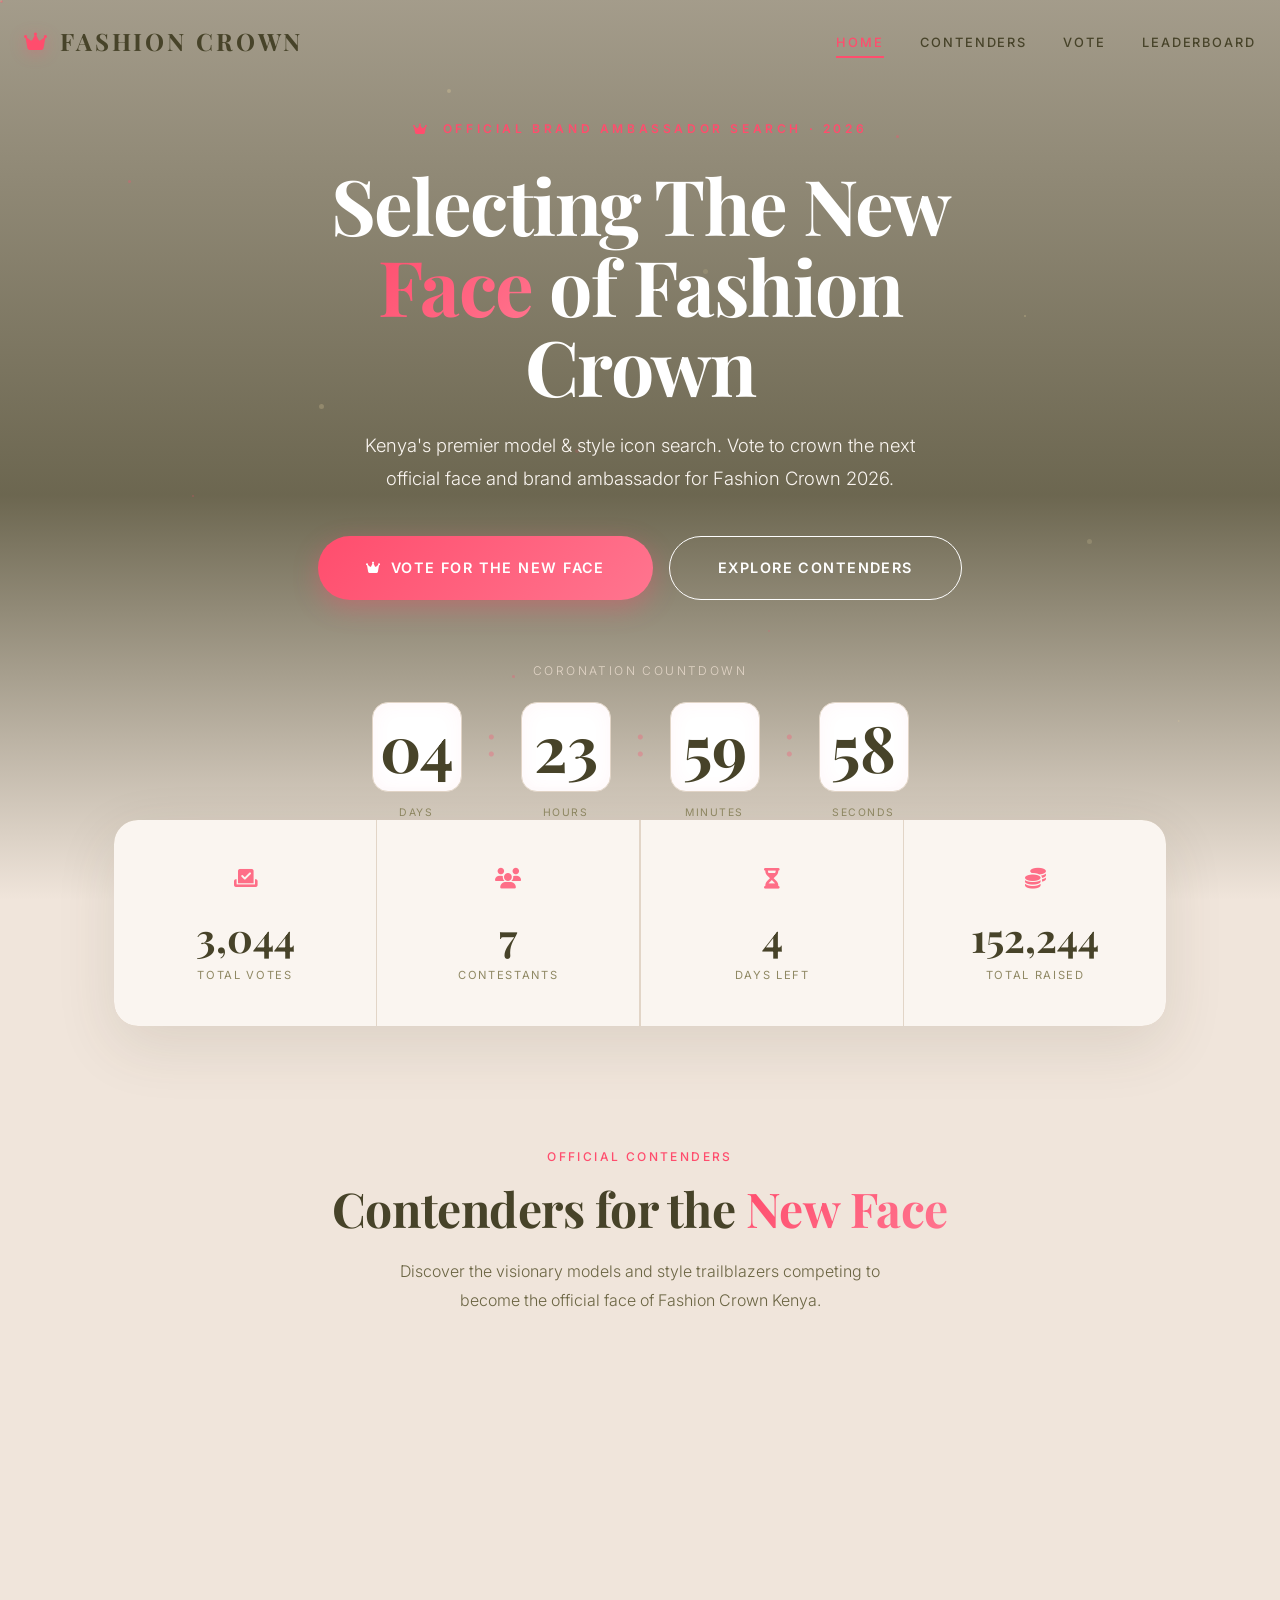
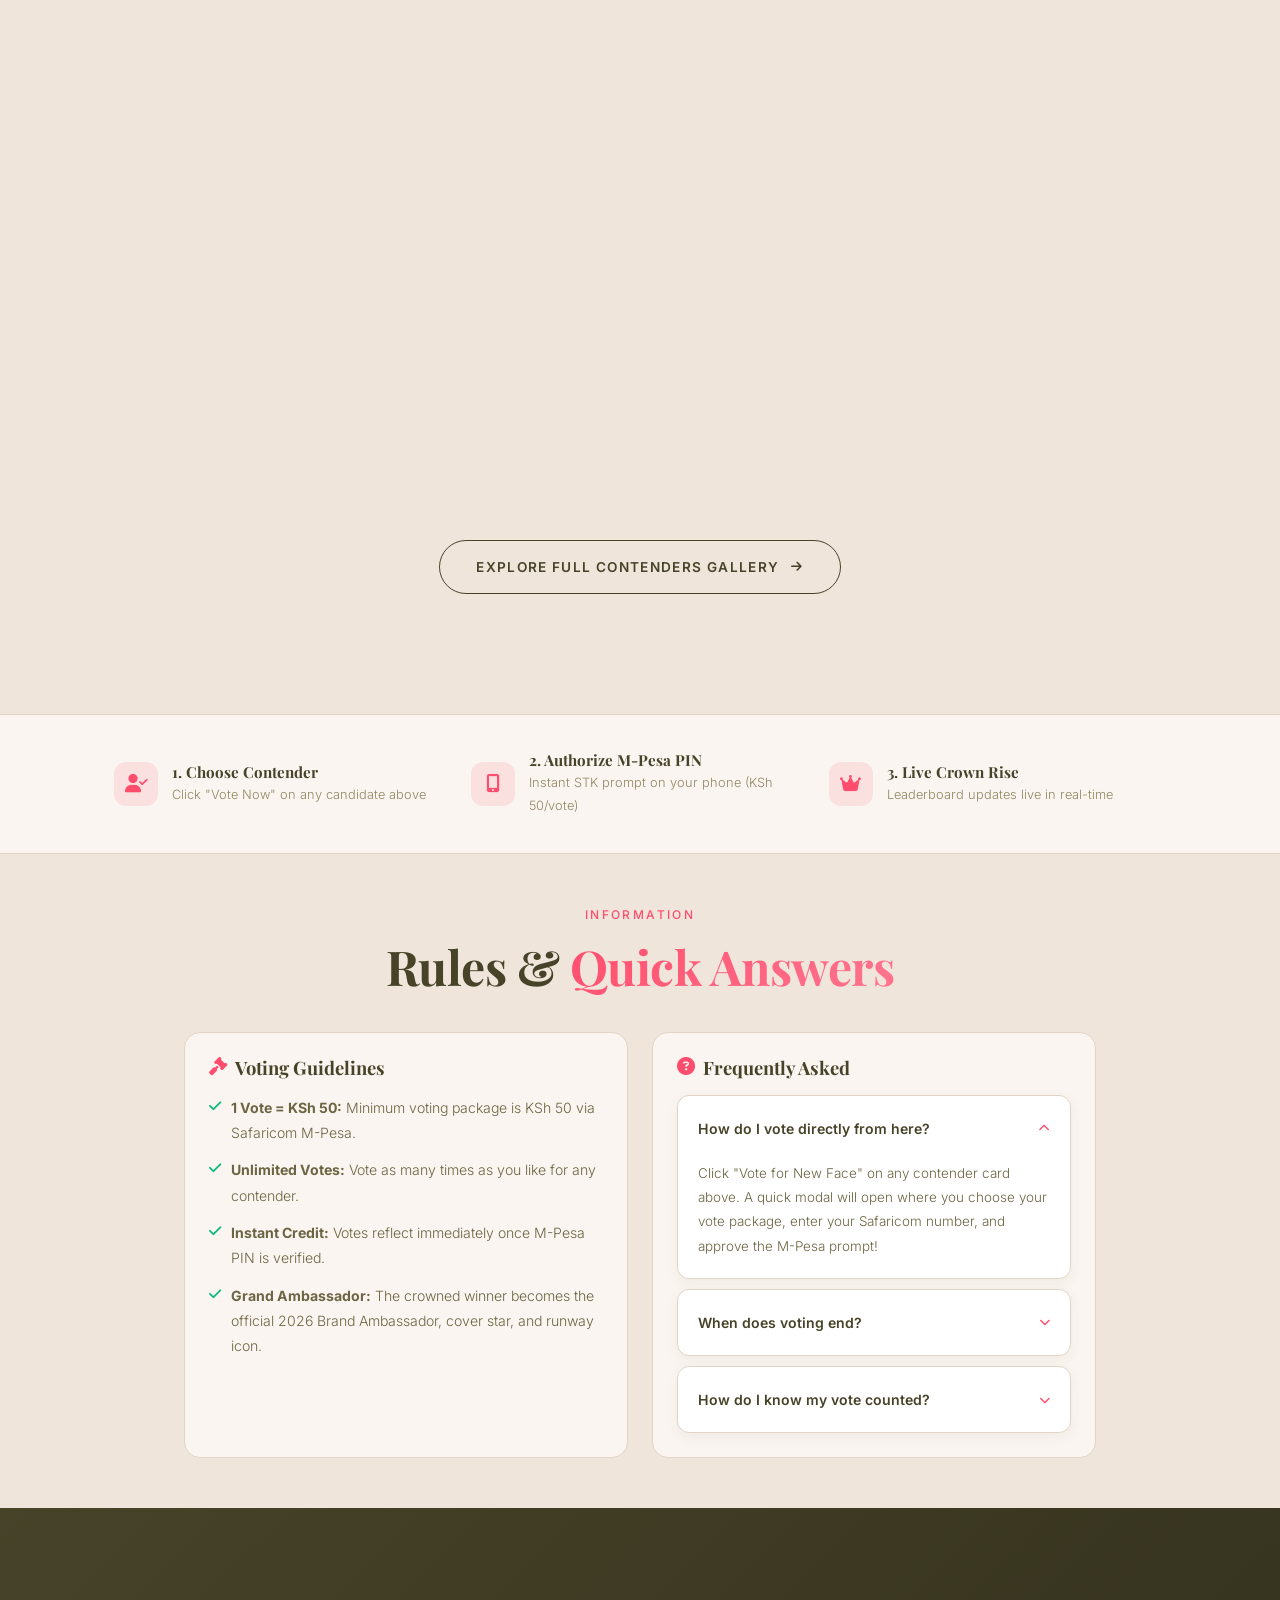
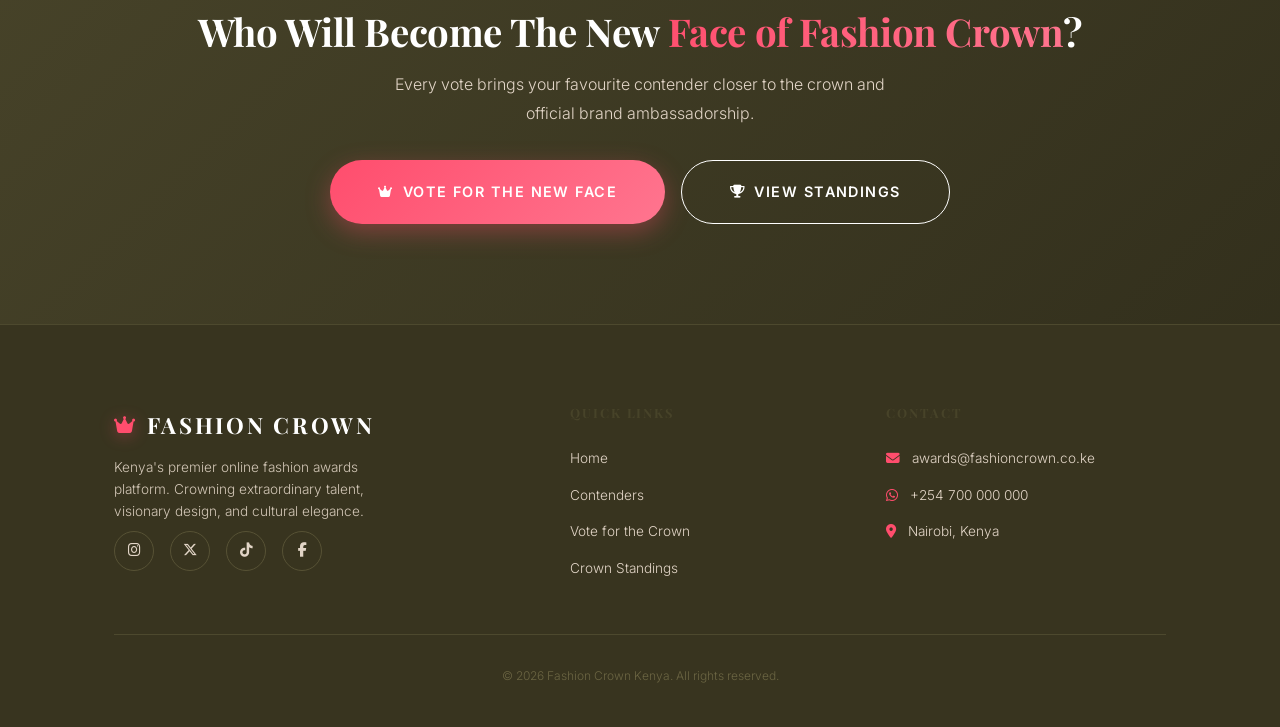
==== commit 239f543c: "feat(ui): display horizontal detailed cards on homepage matching exact design" ====
--- a/index.html
+++ b/index.html
@@ -354,11 +354,11 @@
                 <h2 class="section-title">Contenders for the <span class="gold-text">New Face</span></h2>
                 <p style="color: var(--text-secondary); max-width: 520px; margin: 16px auto 0; font-weight: 300;">Discover the visionary models and style trailblazers competing to become the official face of Fashion Crown Kenya.</p>
             </div>
-            <div class="contestants-grid" id="contestants-grid">
+            <div class="contestants-list" id="contestants-grid" style="display: flex; flex-direction: column; gap: 24px; max-width: 900px; margin: 0 auto;">
                 <!-- Populated by app.js -->
             </div>
             <div style="text-align: center; margin-top: 48px;" class="scroll-animate">
-                <a href="contestants.html" class="btn btn-outline">View All Contenders <i class="fas fa-arrow-right" style="margin-left: 4px;"></i></a>
+                <a href="contestants.html" class="btn btn-outline">Explore Full Contenders Gallery <i class="fas fa-arrow-right" style="margin-left: 4px;"></i></a>
             </div>
         </div>
     </section>
--- a/css/style.css
+++ b/css/style.css
@@ -908,6 +908,7 @@
 .contestant-card-header {
     display: flex;
     align-items: center;
+    justify-content: space-between;
     gap: 12px;
     margin-bottom: 12px;
 }
@@ -3633,3 +3634,53 @@
     cursor: not-allowed;
     transform: none;
 }
+
+/* Exact Horizontal Card & Vote Pill Styling (Matches User Screenshot) */
+.btn-vote-pill {
+    background: linear-gradient(135deg, #FF4D6D 0%, #D81B60 100%) !important;
+    color: #FFFFFF !important;
+    border-radius: 50px !important;
+    padding: 12px 24px !important;
+    font-weight: 700 !important;
+    font-size: 0.84rem !important;
+    letter-spacing: 0.08em !important;
+    text-transform: uppercase !important;
+    box-shadow: 0 4px 18px rgba(255, 77, 109, 0.42) !important;
+    border: none !important;
+    cursor: pointer !important;
+    display: inline-flex !important;
+    align-items: center !important;
+    gap: 8px !important;
+    transition: all 0.25s ease !important;
+    text-decoration: none !important;
+}
+
+.btn-vote-pill:hover {
+    transform: translateY(-2px) !important;
+    box-shadow: 0 8px 25px rgba(255, 77, 109, 0.6) !important;
+    background: linear-gradient(135deg, #FF3358 0%, #C2185B 100%) !important;
+}
+
+.btn-vote-pill:active {
+    transform: translateY(0) !important;
+}
+
+.contestant-card-detailed {
+    background: #FFFFFF !important;
+    border: 1px solid #E2D5C7 !important;
+    border-radius: 20px !important;
+    box-shadow: 0 4px 20px rgba(71, 67, 41, 0.06) !important;
+    overflow: hidden;
+    transition: all 0.3s cubic-bezier(0.16, 1, 0.3, 1) !important;
+}
+
+.contestant-card-detailed:hover {
+    transform: translateY(-3px) !important;
+    box-shadow: 0 12px 35px rgba(71, 67, 41, 0.12) !important;
+    border-color: #FF4D6D !important;
+}
+
+.contestant-card-left img {
+    border-top-left-radius: 20px;
+    border-bottom-left-radius: 20px;
+}
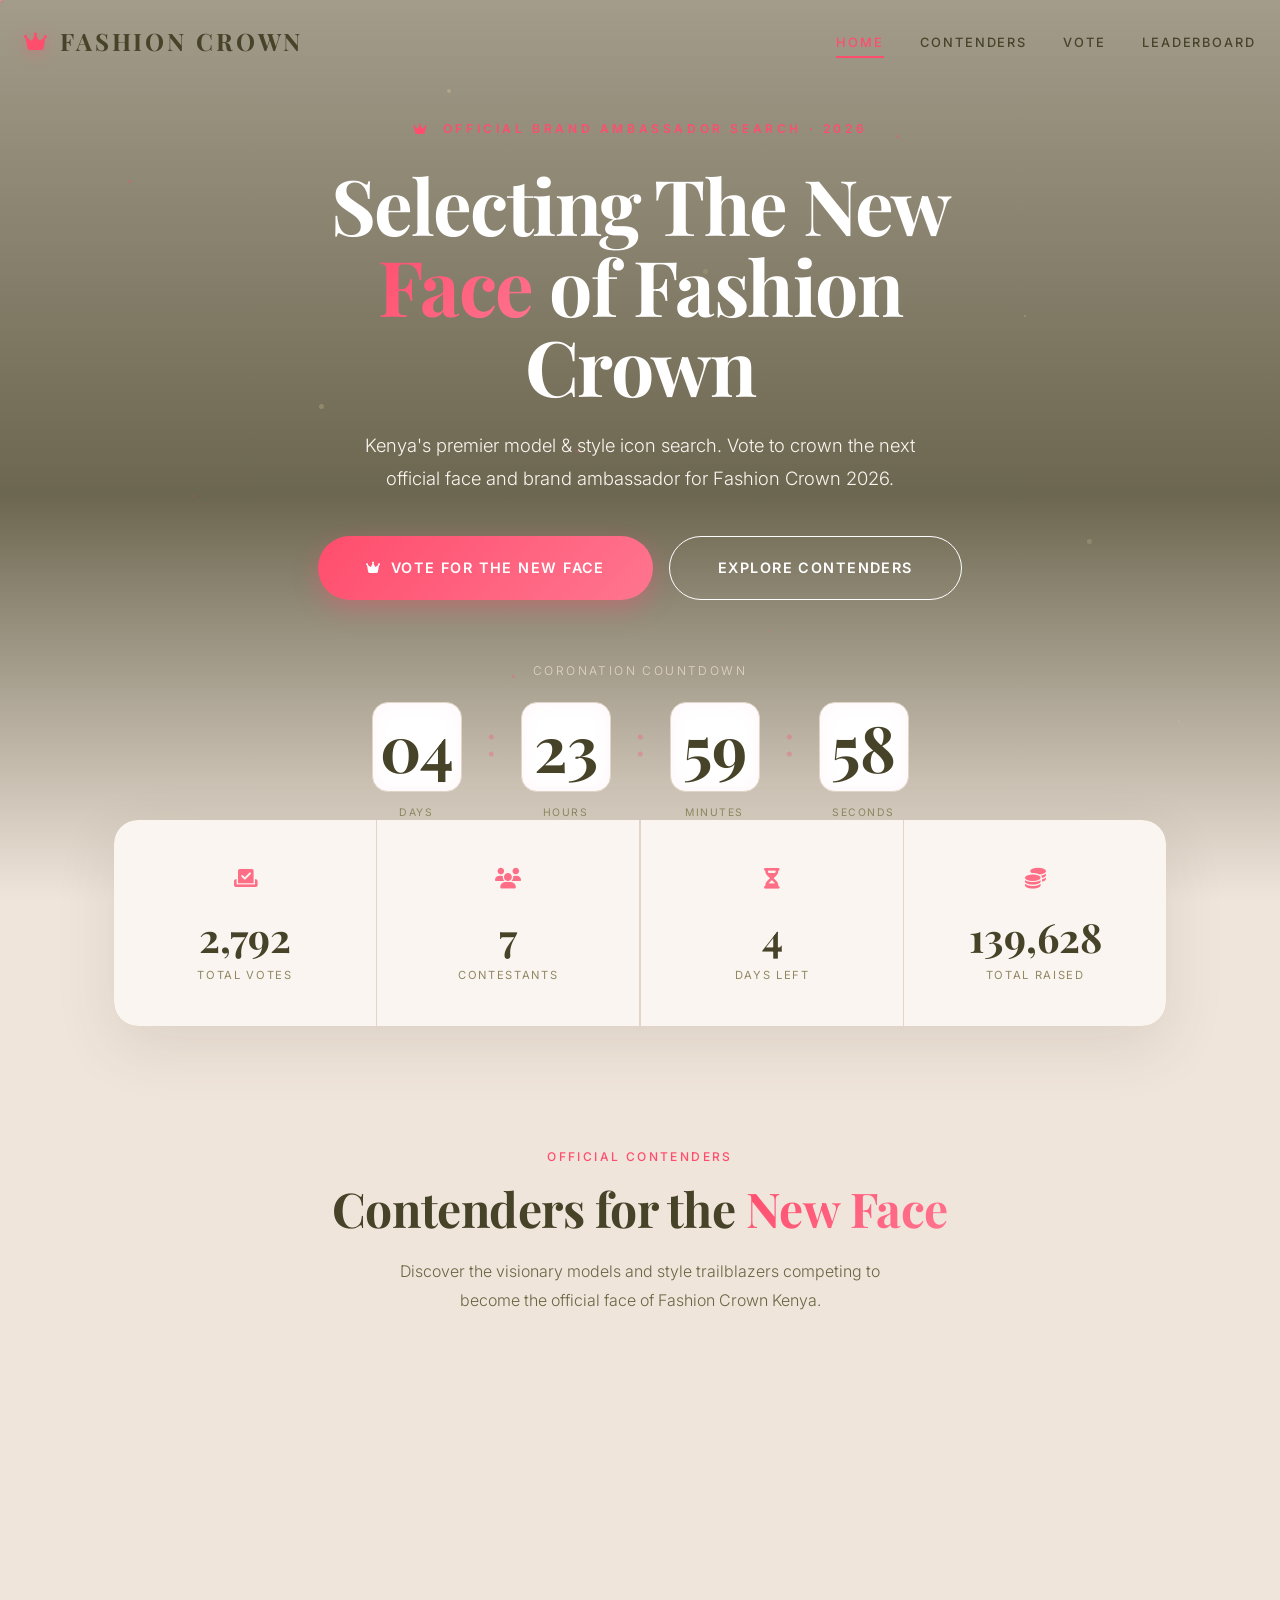
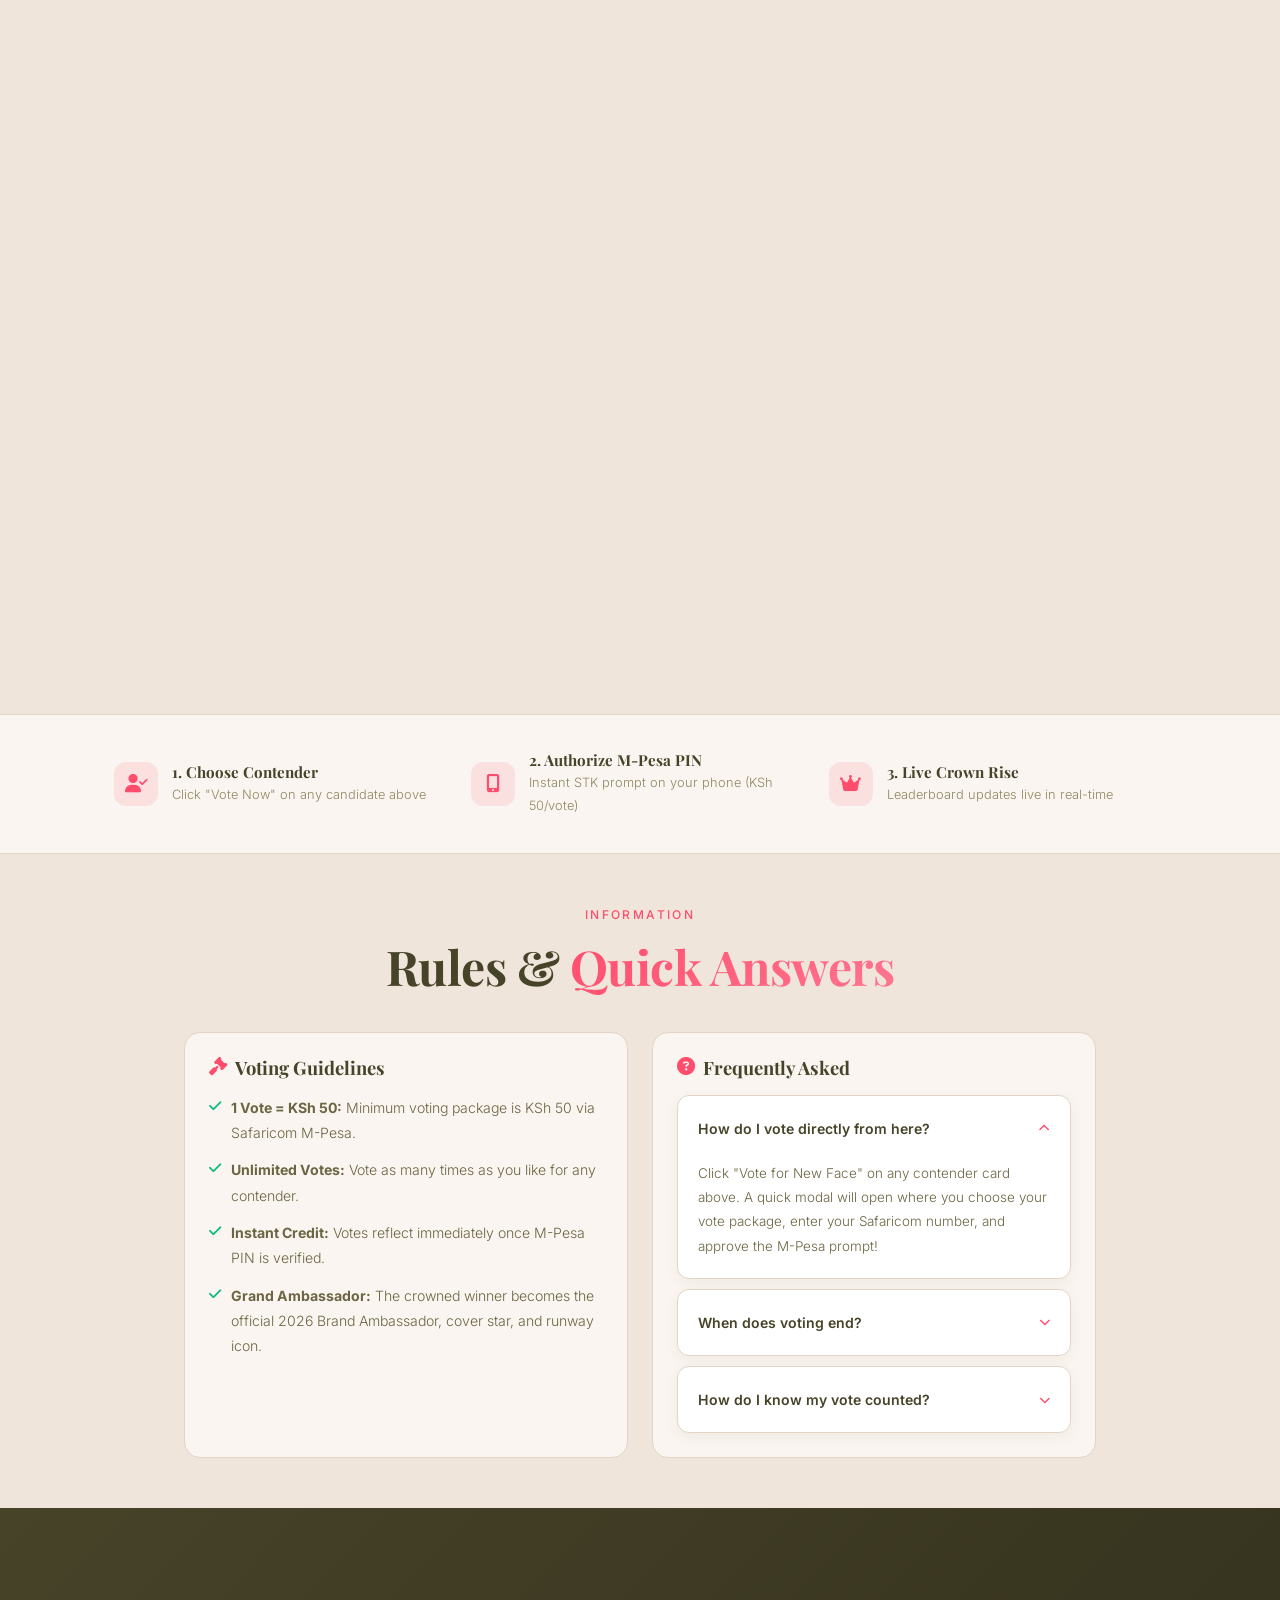
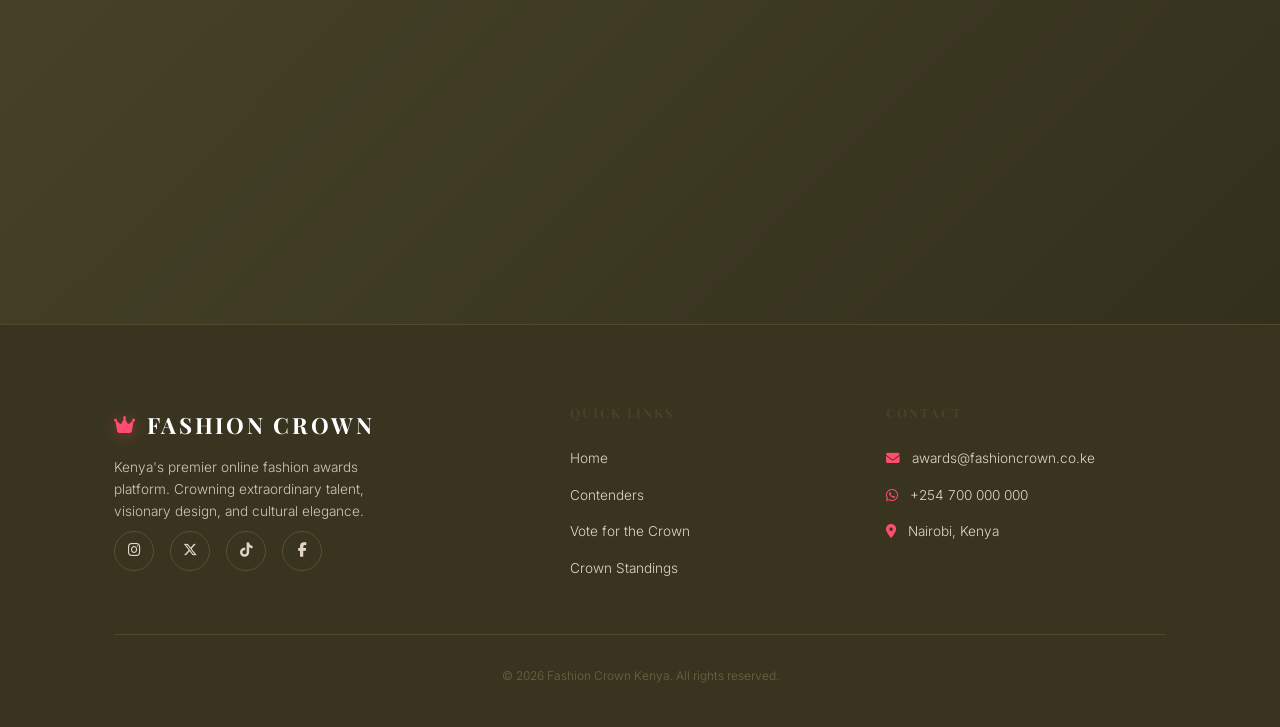
==== commit d1432c0b: "fix: add missing supabase.js script to all pages — fixes blank contestant grid" ====
--- a/index.html
+++ b/index.html
@@ -517,6 +517,7 @@
     <!-- SCRIPTS -->
     <!-- ============================================ -->
     <script src="https://cdn.jsdelivr.net/npm/@supabase/supabase-js@2"></script>
+    <script src="js/supabase.js"></script>
     <script src="js/config.js"></script>
     <script src="js/countdown.js"></script>
     <script src="js/app.js"></script>
--- a/css/style.css
+++ b/css/style.css
@@ -3684,3 +3684,17 @@
     border-top-left-radius: 20px;
     border-bottom-left-radius: 20px;
 }
+
+/* Fix rank badges inside horizontal detailed cards — pill shape instead of clipped circle */
+.contestant-card-detailed .rank-badge {
+    position: static !important;
+    width: auto !important;
+    height: auto !important;
+    border-radius: 50px !important;
+    padding: 6px 14px !important;
+    font-size: 0.78rem !important;
+    white-space: nowrap !important;
+    gap: 5px !important;
+    flex-shrink: 0 !important;
+    border: none !important;
+}
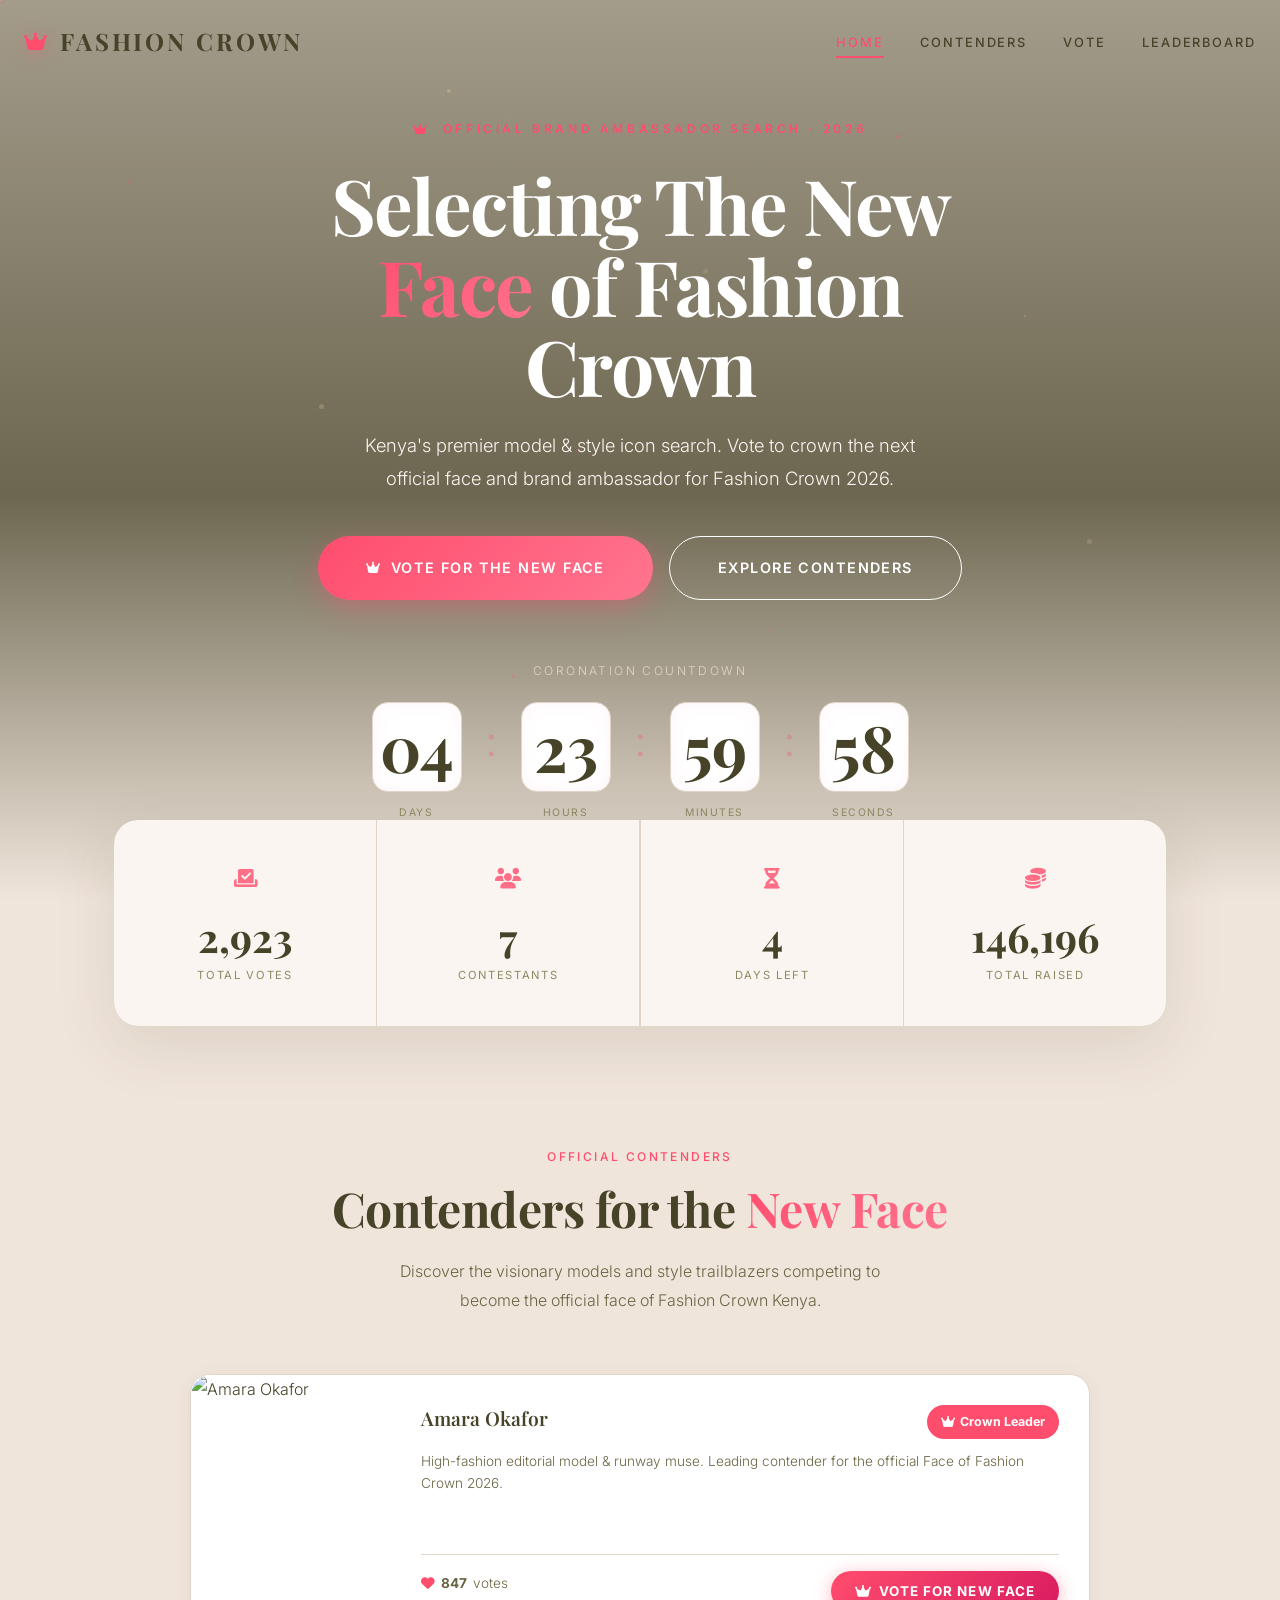
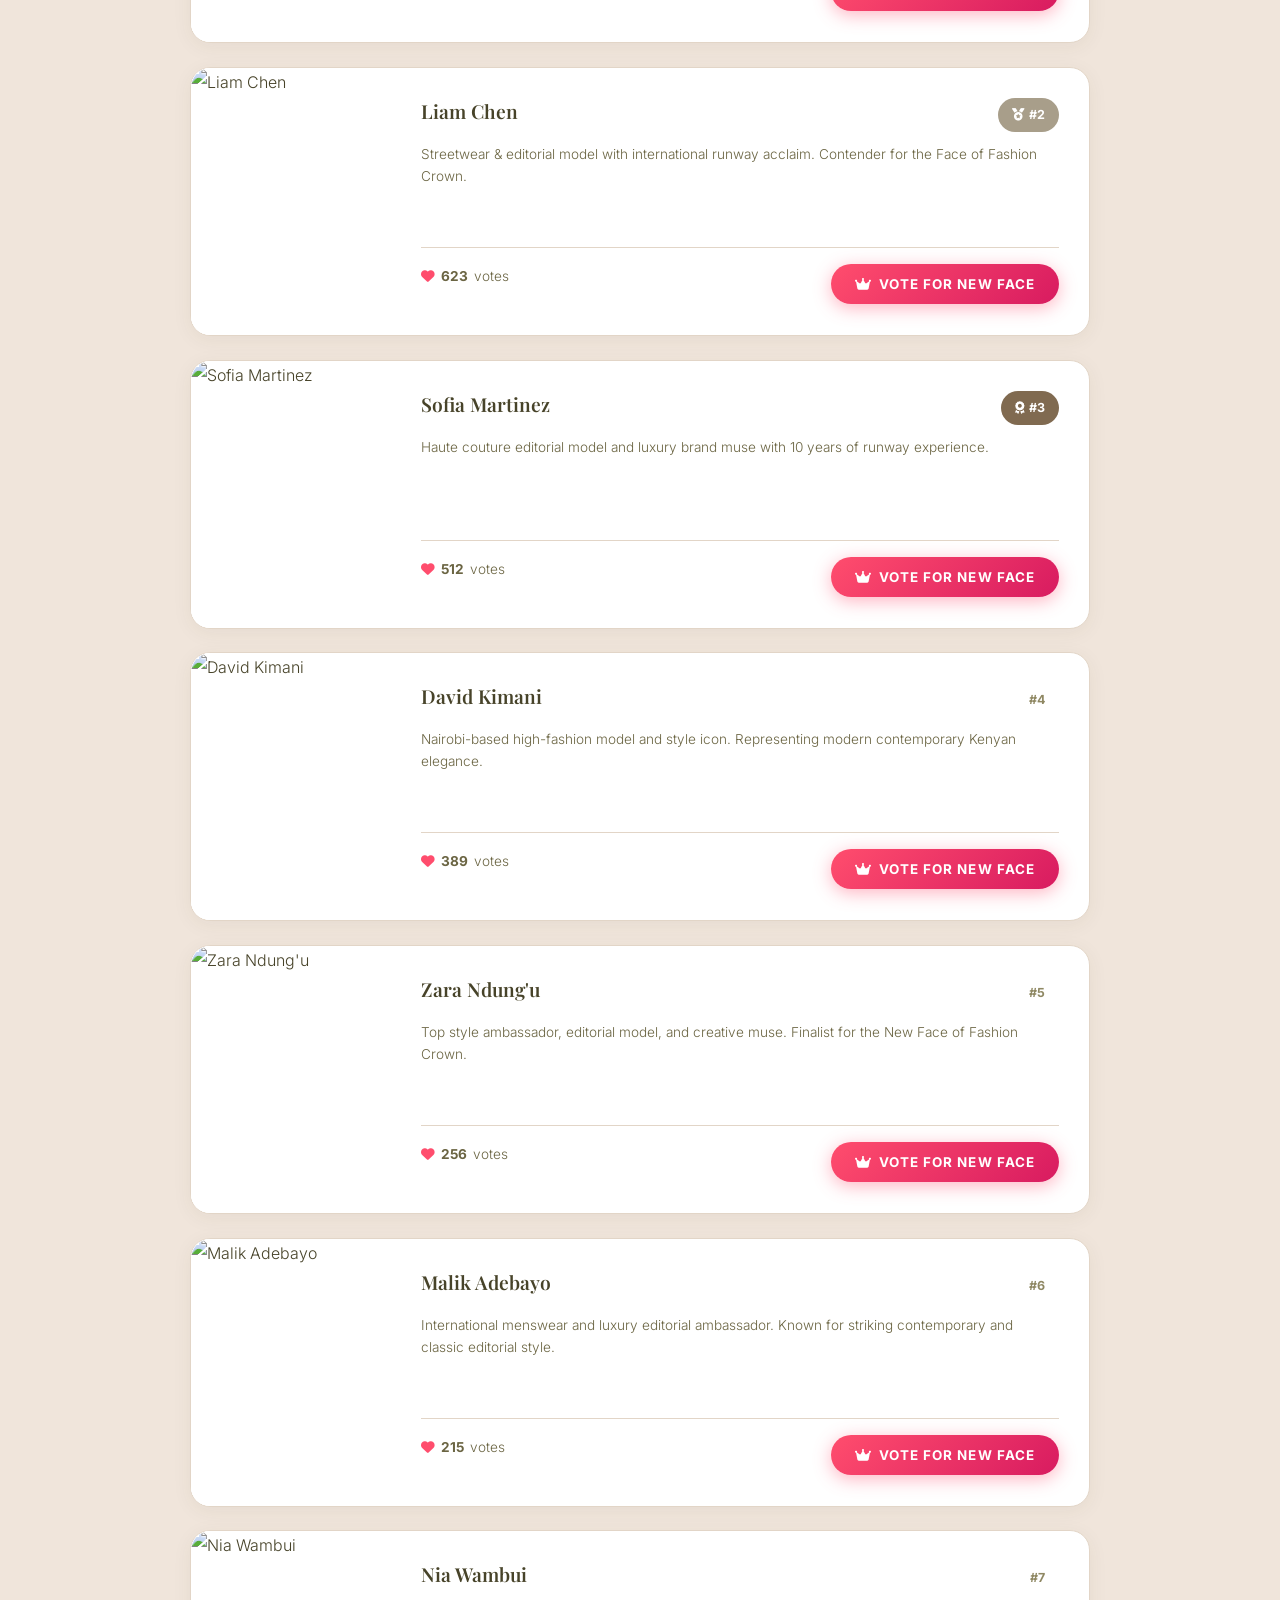
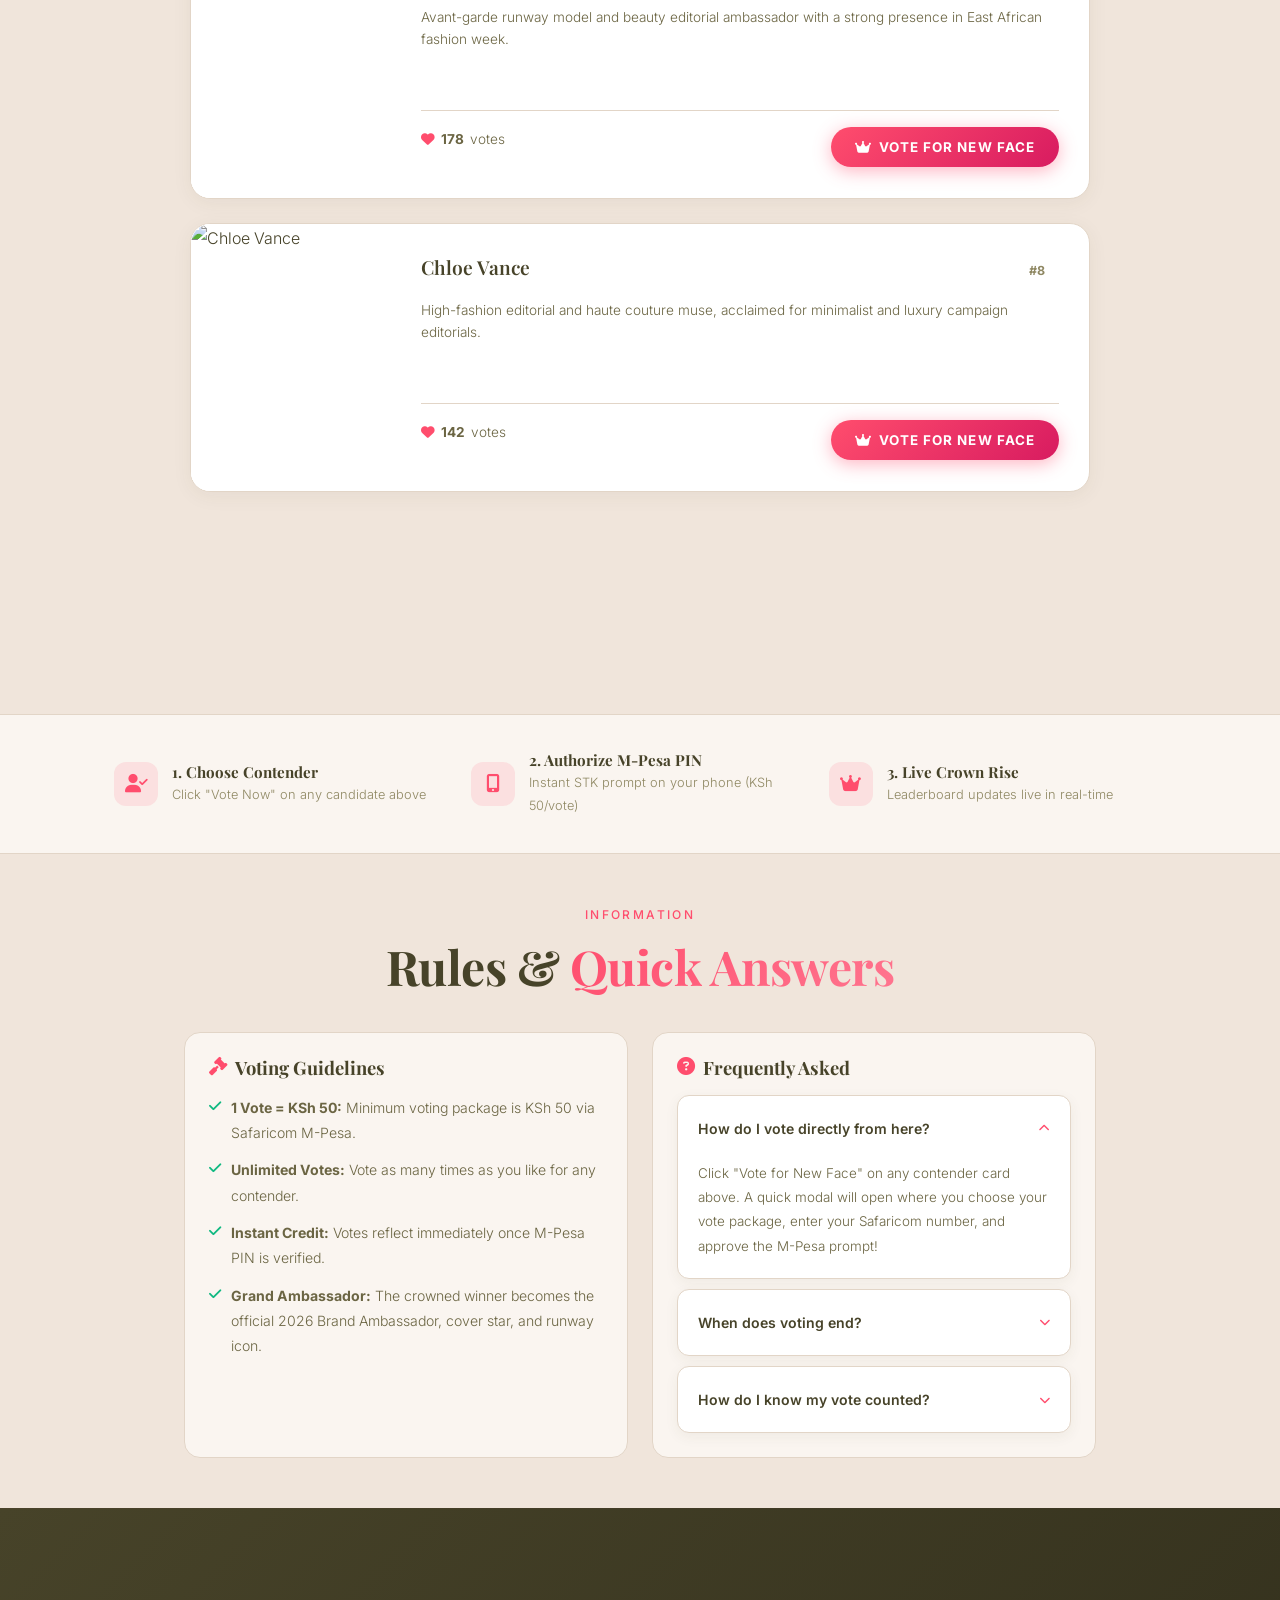
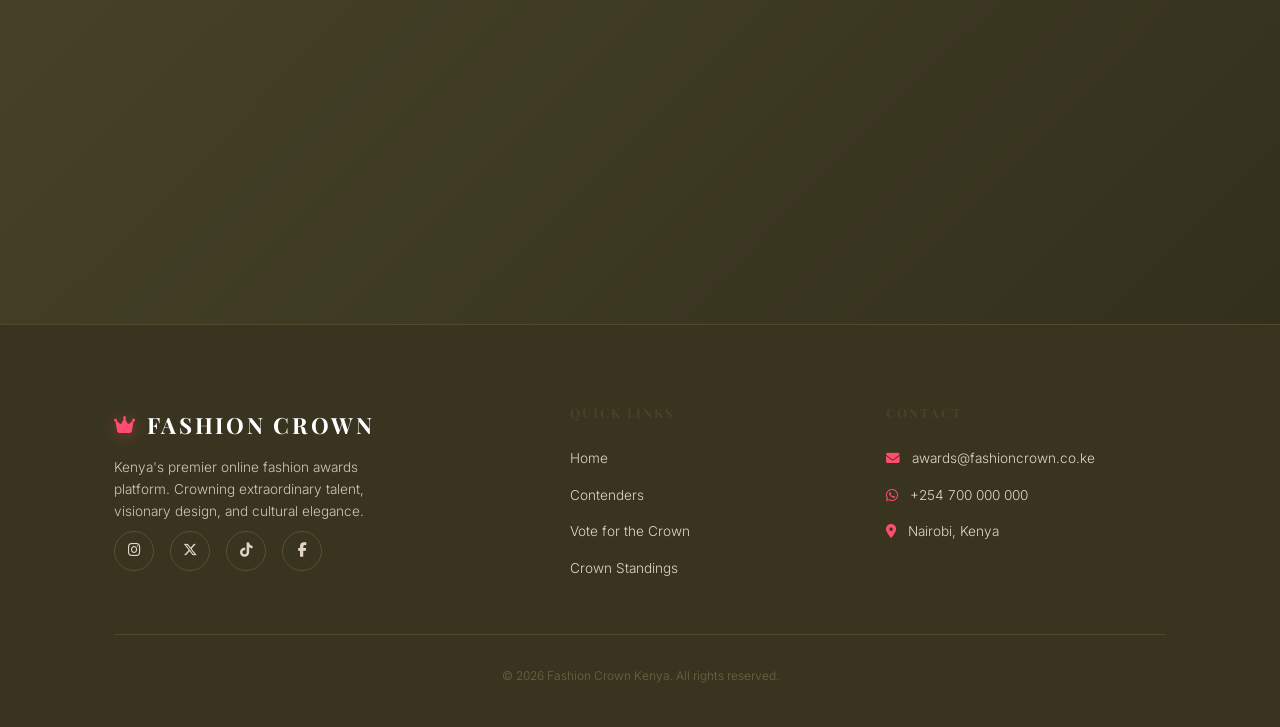
==== commit 8e5cba29: "fix: resolve MalonteUtils reference error, add cache-busting, and fix homepage cards & quick vote mo" ====
--- a/index.html
+++ b/index.html
@@ -517,10 +517,10 @@
     <!-- SCRIPTS -->
     <!-- ============================================ -->
     <script src="https://cdn.jsdelivr.net/npm/@supabase/supabase-js@2"></script>
-    <script src="js/supabase.js"></script>
-    <script src="js/config.js"></script>
-    <script src="js/countdown.js"></script>
-    <script src="js/app.js"></script>
+    <script src="js/supabase.js?v=20261120"></script>
+    <script src="js/config.js?v=20261120"></script>
+    <script src="js/countdown.js?v=20261120"></script>
+    <script src="js/app.js?v=20261120"></script>
 
     <!-- Navbar scroll effect -->
     <script>
